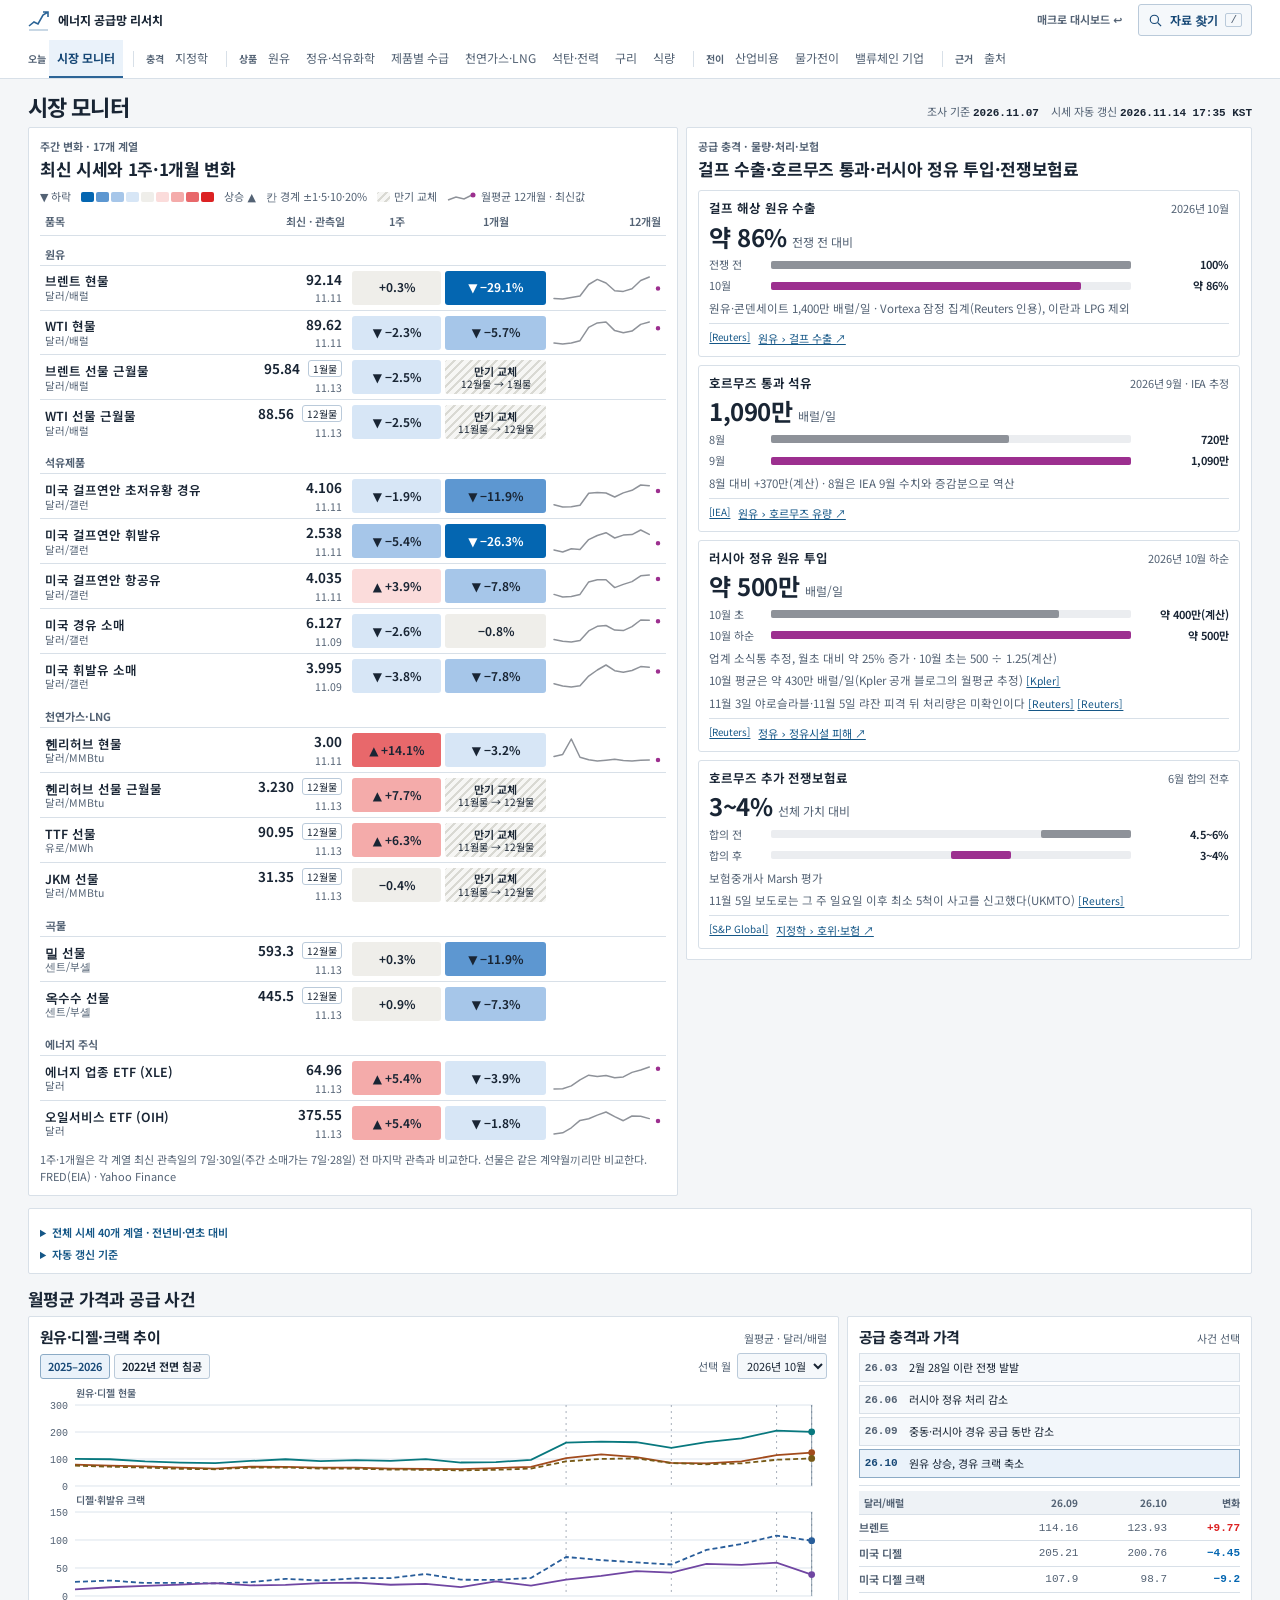
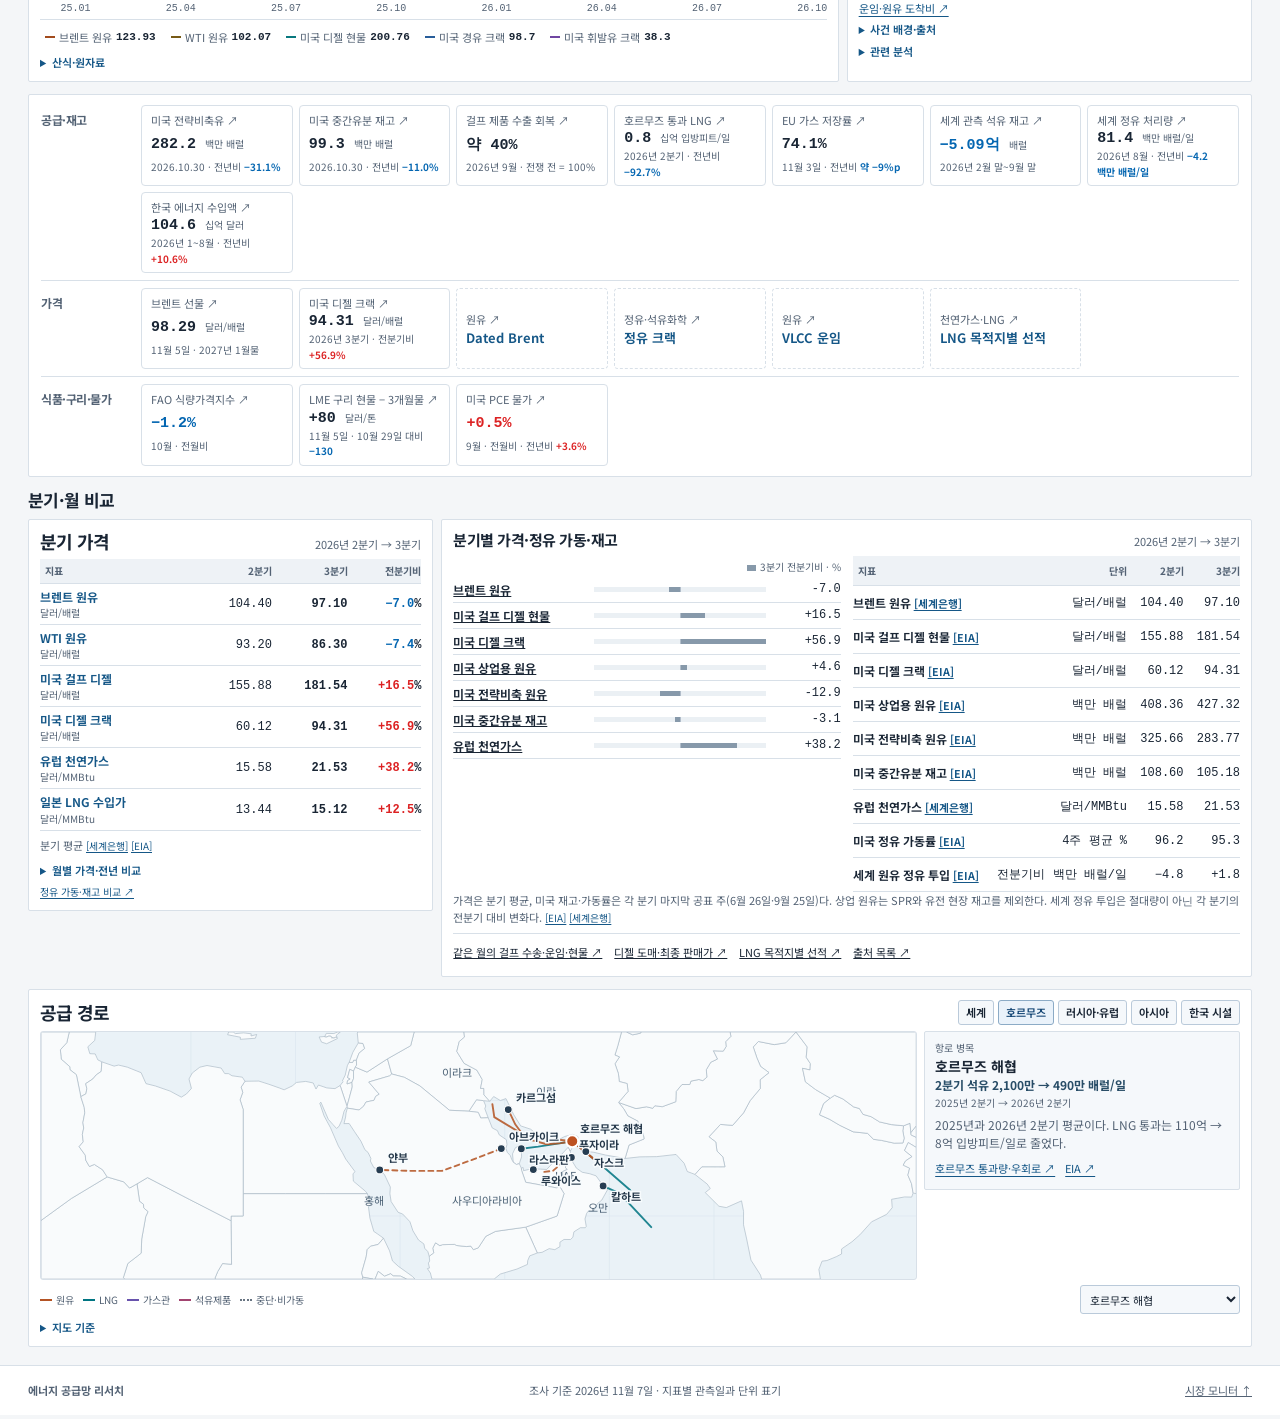
==== energy/index.html @ 603c80bd "Publish dashboard static build Data as of 2026-11-14; build 20261114T1750KST-1c19be9.  Co-Authored-B" ====
<!doctype html>
<html lang="ko">
<head>
<meta charset="utf-8">
<meta name="viewport" content="width=device-width,initial-scale=1">
<meta name="theme-color" content="#f4f6f8">
<meta name="description" content="세계 에너지·식량·구리의 생산, 가공, 교역, 재고와 최종 가격을 비교한다.">
<title>에너지 공급망 리서치 | 2025–2026</title>
<link rel="stylesheet" href="style.css">
<link rel="stylesheet" href="live.css">
<link rel="stylesheet" href="supply.css">
<link rel="stylesheet" href="subsidy.css">
<script defer src="compat.js"></script>
<script defer src="d3.min.js"></script>
<script defer src="research.js"></script>
<script defer src="facts.js"></script>
<script defer src="live-data.js"></script>
<script defer src="live.js"></script>
<script defer src="monitor.js"></script>
<script defer src="value-chain-data.js"></script>
<script defer src="value-chain.js"></script>
<script defer src="supply.js"></script>
<script defer src="subsidy-data.js"></script>
<script defer src="subsidy.js"></script>
<script defer src="app.js"></script>
<script defer src="maps.js"></script>
<script defer src="market-expansion.js"></script>
<script defer src="geopolitics.js"></script>
<script defer src="records-data.js"></script>
<script defer src="records.js"></script>
<script defer src="refinery-roster-data.js"></script>
<script defer src="refinery-roster.js"></script>
<script defer src="peer-quarters-data.js"></script>
<script defer src="peer-quarters.js"></script>
<script defer src="reference-data.js"></script>
<script defer src="reference-charts.js"></script>
<script defer src="workspace.js"></script>
<script defer src="market-insights.js"></script>
<script defer src="transmission.js"></script>
<script defer src="energy-extensions.js"></script>
<script defer src="market-cases.js"></script>
<script defer src="industry-cases.js"></script>
<script defer src="supply-followup.js"></script>
<script defer src="physical-comparisons.js"></script>
<script defer src="auto-series.js"></script>
<script defer src="term-spreads.js"></script>
<script defer src="rig-activity.js"></script>
<script defer src="monitor-chips.js"></script>
<script defer src="commodity-chains.js"></script>
<script defer src="research-coverage.js"></script>
<script defer src="research-search.js"></script>
</head>
<body>
<a class="skip" href="#main">본문으로 건너뛰기</a>
<header class="top"><div class="wrap top-inner">
<a href="#main" class="brand"><svg aria-hidden="true" width="21" height="21" viewBox="0 0 21 21" fill="none"><path d="M1 16L6 12L10 14L15 5L20 2M15 2H20V7" stroke="currentColor" stroke-width="1.6"/><path d="M1 20H20" stroke="currentColor" stroke-opacity=".5"/></svg>에너지 공급망 리서치</a>
<button type="button" class="desk-sheet-button" aria-expanded="false" aria-controls="desk-sheet"><span>시장 모니터</span></button>
<div class="desk-sheet" id="desk-sheet"><nav class="desk-tabs" aria-label="데스크">
<div class="desk-group" role="group" aria-label="오늘"><span aria-hidden="true">오늘</span><a href="#monitor" data-tab="monitor" aria-current="page">시장 모니터</a></div>
<div class="desk-group" role="group" aria-label="충격"><span aria-hidden="true">충격</span><a href="#war" data-tab="war">지정학</a></div>
<div class="desk-group" role="group" aria-label="상품"><span aria-hidden="true">상품</span><a href="#oil" data-tab="oil">원유</a><a href="#products" data-tab="products">정유·석유화학</a><a href="#supply" data-tab="supply">제품별 수급</a><a href="#gas" data-tab="gas">천연가스·LNG</a><a href="#power" data-tab="power">석탄·전력</a><a href="#copper" data-tab="copper">구리</a><a href="#food" data-tab="food">식량</a></div>
<div class="desk-group" role="group" aria-label="전이"><span aria-hidden="true">전이</span><a href="#prices" data-tab="prices">산업비용</a><a href="#inflation" data-tab="inflation">물가전이</a><a href="#companies" data-tab="companies">밸류체인 기업</a></div>
<div class="desk-group" role="group" aria-label="근거"><span aria-hidden="true">근거</span><a href="#source-list" data-tab="sources">출처</a></div>
</nav><a href="../index.html" class="dashboard-link">매크로 대시보드 ↩</a></div>
<nav class="top-views" aria-label="하위 화면"></nav>
<button type="button" class="search-trigger" id="research-search-open" aria-haspopup="dialog"><svg aria-hidden="true" viewBox="0 0 20 20"><circle cx="8.5" cy="8.5" r="5.5"/><path d="m13 13 4.5 4.5"/></svg><span>자료 찾기</span> <kbd aria-hidden="true">/</kbd></button>
</div></header>
<main id="main" class="wrap">
<h1 class="visually-hidden">에너지 공급망 리서치</h1>
<div class="desk" data-desk="war" id="war">
<div class="desk-heading"><h2>지정학</h2></div>
<nav class="section-jump" aria-label="이 화면의 상세 항목"><a href="#investigation">두 전쟁 비교</a><a href="#geopolitics">정유 공격·휴전</a><a href="#israel-iran">이스라엘·이란 협상</a><a href="#escort-watch">호르무즈 호위</a><a href="#fleet">섀도우 플릿</a></nav>
<article class="panel context-grid" id="supply-history"><div class="panel-head"><h3>시기별 수송·공급 구조 변화</h3><span class="meta">수에즈 · 전략비축 · 러시아 가스 · 호르무즈</span></div><div id="supply-history-data"></div></article>
<section id="investigation" class="section">
<div class="section-head"><h2>전쟁별 공급 지표 비교</h2><span class="meta">경로별 관측값</span></div>
<article class="panel"><div class="panel-head"><h3>전쟁 발발 전후 원유·디젤 크랙</h3><span class="meta">2월 → 3월 월평균 변화 · 달러/배럴</span></div><div id="war-price-bridge"></div></article>
<div id="war-matrix" class="panel table-scroll context-grid"></div>
<details class="method"><summary>전쟁별 조사 노트</summary><div class="detail-grid research-grid" id="war-cards"></div></details>
<details class="method"><summary>지역별 산업 노출</summary><div class="panel" id="regional-research"></div></details>

</section>
<section class="section" id="geopolitics"><div class="section-head"><h2>정유시설과 에너지 휴전</h2></div><div class="panel context-main"><div id="actor-flow"></div><div id="actor-table" class="table-scroll"></div></div>
<div class="detail-grid context-grid"><article class="panel"><div class="panel-head"><h3>10월 협상과 공격 재개</h3><span class="meta">2026년</span></div><div id="truce-timeline"></div><div id="russia-strike-followup" class="context-grid"></div></article><article class="panel"><div class="panel-head"><h3>이란 수출 경로와 러시아의 중국 판매·가스 협의</h3></div><div id="iran-routes"></div></article></div><p class="note context-caption"><a class="ref" href="#fleet">섀도우 플릿 완화와 운임 ↗</a></p></section>
<section class="section" id="israel-iran"><div class="section-head"><h2>이스라엘 연정과 이란 핵 협상의 조건</h2><span class="meta">2026년 10월 27일 총선 · 11월 5일 협의</span></div><div class="detail-grid">
<article class="panel"><div class="panel-head"><h3>확정 의석과 정부 구성 후보 추천</h3></div><div id="knesset-count"></div></article>
<article class="panel"><div class="panel-head"><h3>핵 협상과 호르무즈 통항</h3></div><div id="iran-diplomacy"></div></article>
</div></section>
<section class="section" id="escort-watch"><div class="section-head"><h2>호르무즈 호위와 통항·보험</h2><span class="meta">2026년 5월 호위 · 6월 합의</span></div>
<div class="detail-grid"><article class="panel"><div class="panel-head"><h3>미국 호위 개시 전후 통항</h3><span class="meta">5월 1~4일 · 척/일</span></div><div id="escort-counts"></div></article>
<article class="panel"><div class="panel-head"><h3>피격 보도와 전쟁보험</h3></div><div id="escort-conditions" class="table-scroll"></div></article></div></section>
<section class="section" id="fleet"><div class="section-head"><h2>제재·보험과 선복</h2></div><article class="panel"><div class="panel-head"><h3>섀도우 플릿 완화: 투입 단계와 운임 반응</h3><a href="#shipping" class="ref">[운임표]</a></div><div id="fleet-flow"></div><div id="fleet-note" class="context-caption"></div></article></section>
</div>
<div class="desk" data-desk="oil" id="oil">
<div class="desk-heading"><h2>원유</h2></div>
<nav class="section-jump" aria-label="이 페이지의 항목"><a href="#oil-map">지도·가격</a><a href="#crude-transmission">물량·운임·가격</a><a href="#futures-physical">선물과 실물</a><a href="#physical-crude">실물 조달·회복 시나리오</a><a href="#gulf-recovery">걸프 수출</a><a href="#sea-flows">호르무즈·우회로</a><a href="#shipping">원유선 운임</a><a href="#tanker-assets">유조선 가격</a><a href="#td3c-case">TD3C 소송</a><a href="#oil-balance">비축·재고</a><a href="#oil-buffers">비축 방출</a><a href="#brent-market">브렌트 가격 산정</a><a href="#brent-curve">근월·원월물</a><a href="#term-spreads">기간구조 스프레드</a><a href="#chain">밸류체인</a><a href="#upstream-investment">상류 투자</a><a href="#rig-activity">미국 리그·시추</a><a href="#offshore-cycle">해양시추</a></nav>
<section class="section commodity-overview" id="crude-overview"><div class="overview-grid"><section id="oil-map" class="panel map-panel commodity-map" data-map="oil">
<div class="panel-head"><h3>원유 공급 경로</h3><div id="oil-map-tabs" class="pills" role="group" aria-label="원유 공급 경로 지역"></div></div>
<div class="map-detail" data-map-detail aria-live="polite"></div>
<div class="map-canvas"><svg viewBox="0 0 760 290" role="group" aria-label="원유 공급 경로"></svg><p data-map-message role="status">지도 불러오는 중</p></div>
<div class="map-bottom"><div class="map-legend"><span><i class="oil"></i>원유선·원유 배관</span></div><label for="oil-map-select" class="visually-hidden">원유 항로·시설 선택</label><select id="oil-map-select" data-route-select><option>경로·시설</option></select></div>
<details class="method"><summary>지도 기준</summary><p>경로를 선택하면 관측 물량이나 설비 기준을 볼 수 있다. 지도 선은 대표 경로이며, 선택한 경로를 강조한다. 기초 지리 Natural Earth · 시설 위치 NGA WPI 및 공개 자료.</p></details>
</section><div class="commodity-data"><article class="panel"><div class="panel-head"><h3>주요 원유 벤치마크</h3><span class="meta">분기 평균 · 달러/배럴</span></div><div id="crude-quotes" class="table-scroll"></div></article><article class="panel"><div class="panel-head"><h3>호르무즈 원유 통과량</h3><span class="meta">분기 일평균</span></div><div id="crude-flows"></div></article></div></div></section>
<section class="section transmission" id="crude-transmission">
<div class="section-head"><h2>걸프 수출 회복과 원유 도착 비용</h2><span class="meta">2026년 8월 → 9월</span></div>
<div class="transmission-grid">
<article class="panel"><div class="panel-head"><h3>걸프 수출·호르무즈·우회로</h3><span class="meta">백만 배럴/일</span></div><div id="crude-route-bridge"></div></article>
<article class="panel"><div class="panel-head"><h3>미국 걸프발 원유 운임</h3><span class="meta">달러/톤</span></div><div id="crude-freight-bridge"></div></article>
<article class="panel"><div class="panel-head"><h3>실물 원유 가격</h3><span class="meta">달러/배럴</span></div><div id="crude-price-bridge"></div></article>
</div>
</section>
<article class="panel context-grid" id="monthly-oil-supply"><div class="panel-head"><h3>8~9월 수송·현물·재고 비교</h3><span class="meta">동일 월 구간 · 가격·유량·재고 단위 구분</span></div><div id="monthly-oil-supply-data"></div></article>
<section class="section" id="futures-physical"><div class="section-head"><h2>선물 종가와 실물 공급 지표</h2><span class="meta">2026년 11월 3~5일</span></div><div class="detail-grid"><article class="panel"><div class="panel-head"><h3>같은 만기 원유 선물 종가</h3><span class="meta">달러/배럴</span></div><div id="nearby-settlements"></div></article>
<article class="panel"><div class="panel-head"><h3>가격 곡선·공급 회복·재고</h3><span class="meta">시장 가격과 전망을 구분</span></div><div id="curve-scenarios"></div></article></div></section>
<section class="section" id="physical-crude"><div class="section-head"><h2>전쟁 프리미엄과 실물 공급</h2><span class="meta">2026년 10~11월 · 가격과 물량</span></div><div class="detail-grid">
<article class="panel"><div class="panel-head"><h3>원유와 정제제품의 수출 회복</h3></div><div id="cargo-basis"></div></article>
<article class="panel"><div class="panel-head"><h3>선물 하락과 조달 프리미엄</h3></div><div id="ubs-brent"></div></article>
</div><article class="panel context-grid"><div class="panel-head"><h3>휴전과 확전 이후의 수급 시나리오</h3></div><div id="physical-recovery-paths"></div><div id="oil-research-checks"></div></article></section>
<section class="section" id="gulf-recovery"><div class="section-head"><h2>걸프 원유·제품 수출과 전쟁 전 대비 수준</h2><span class="meta">2026년 9~10월 · 선박 추적 잠정치</span></div><div class="detail-grid"><article class="panel"><div class="panel-head"><h3>걸프 해상 석유 수출</h3><span class="meta">백만 배럴/일</span></div><div id="gulf-total"></div></article><article class="panel"><div class="panel-head"><h3>10월 품목별 수출과 전쟁 전 수준</h3><span class="meta">백만 배럴/일</span></div><div id="gulf-mix"></div></article></div></section>
<section class="section" id="gulf-outlets"><div class="section-head"><h2>걸프 원유 수출 경로의 차질과 대안</h2><span class="meta">10월 27일~11월 5일</span></div><div class="detail-grid"><article class="panel"><div class="panel-head"><h3>사우디 라스 타누라·얀부</h3><span class="meta">선적항과 정유소 구분</span></div><div id="saudi-outlets"></div></article>
<article class="panel"><div class="panel-head"><h3>UAE 푸자이라 우회 배관</h3><span class="meta">운영·계획·미확인 구분</span></div><div id="uae-outlets"></div></article></div></section>
<section class="section" id="sea-flows"><div class="section-head"><h2>호르무즈 원유 유량과 수출로</h2></div><div class="detail-grid"><article class="panel"><div class="panel-head"><h3>걸프 수출과 해협 통과</h3><span class="meta">2026년 9월</span></div><div id="sea-flows-data"></div></article><article class="panel"><div class="panel-head"><h3>항로·우회 배관</h3><span class="meta"></span></div><div class="route-links"><a class="ref" href="#oil-map" data-region="gulf" data-site="hormuz">호르무즈 해협 ↗</a><a class="ref" href="#oil-map" data-region="gulf" data-site="ew">사우디 동서 송유관 ↗</a><a class="ref" href="#oil-map" data-region="gulf" data-site="adcop">UAE 푸자이라 우회 ↗</a><a class="ref" href="#oil-map" data-region="asia" data-site="iran-china">이란 → 중국 원유 ↗</a></div></article></div></section>
<section class="section rf-section" id="ref-chokepoints"><div class="section-head"><h2>해협·우회로별 석유 통과량</h2><span class="meta">EIA <time datetime="2026-08-12">2026.08.12</time> 공표 · 4Q25와 2Q26</span></div>
<p class="note rf-lede">원유·석유계 액체의 관측 통과량이며 경로가 겹치므로 통행로끼리 더하지 않는다.</p>
<div class="rf-panels" id="ref-chokepoints-panels"></div></section>
<section id="shipping" class="section"><span id="shipping-desk"></span>
<div class="section-head"><h2>원유 탱커 운임</h2><span class="meta">발틱거래소 · 2025.10.31 / 2026.10.30</span></div>
<div class="detail-grid">
<article class="panel"><div class="panel-head"><h3>원유선·항로별 44주차 비교</h3></div><div class="table-scroll" id="freight-table"></div>
<details class="method"><summary>월드스케일과 일일 환산수익</summary><p>월드스케일(WS) 100은 해당 항로의 기준 톤당 운임이다. 기준은 매년 갱신된다. 왕복 일일 환산수익(TCE)은 항해 운임에서 연료와 항해비를 빼고 왕복 일수로 나눈다. 선박 고정비와 금융비 차감 전이다. <a class="ref" href="#s-wscale">[WS]</a> <a class="ref" href="#s-tce">[TCE]</a></p></details></article>
<article class="panel"><div class="panel-head"><h3>초대형 원유운반선(VLCC) · TD3C</h3><span class="meta">중동 걸프 → 중국</span></div><p class="note">왕복 일일 환산수익 · 백만 달러/일 · 2026년 10월</p><div id="vlcc-plot"></div>
<div class="panel-head split-head"><h3>화주 부담 원유 운송비</h3><span class="meta">10월 중순 · 달러/배럴</span></div><div id="route-costs"></div>
<p class="note">호르무즈 혼잡과 환적으로 왕복 시간이 늘었다. 일부 장거리 제품선(LR2)이 원유를 실으면서 제품선 공급도 줄었다. <a class="ref" href="#s-ieafreight">[IEA]</a></p>
</article></div>
</section>
<section class="section" id="td3c-case"><div class="section-head"><h2>TD3C 기준가격 분쟁</h2><span class="meta">영국 고등법원 · FL-2026-000015</span></div><div class="detail-grid"><article class="panel"><div class="panel-head"><h3>고정 용선료와 지수연동 재용선</h3><span class="meta">달러/일 · 계약 구조</span></div><div id="td3c-contract"></div></article>
<article class="panel"><div class="panel-head"><h3>당사자 주장과 법원 절차</h3><span class="meta">본안 결과 확인 기준일 표기</span></div><div id="td3c-litigation"></div></article></div></section>
<article class="panel context-grid" id="td3c-basis"><div class="panel-head"><h3>운임 계약·지수·보험료의 차이</h3><span class="meta">TD3C 항로 · 각 지표의 정산 기준</span></div><div id="td3c-basis-data"></div></article>
<section class="section" id="tanker-assets">
<div class="section-head"><h2>유조선 가격과 호르무즈 운항 선복</h2><span class="meta">2026년 9~10월</span></div>
<div class="detail-grid">
<article class="panel"><div class="panel-head"><h3>VLCC 신조·중고선 평가</h3><span class="meta">백만 달러/척</span></div><div id="tanker-values"></div></article>
<article class="panel"><div class="panel-head"><h3>호르무즈 9월 원유 통과량</h3><span class="meta">백만 배럴 · 선박 소유 그룹별</span></div><div id="shuttle-flows"></div></article>
</div></section>
<section class="section" id="oil-balance"><div class="section-head"><h2>원유 비축과 세계 석유 재고</h2></div><div class="two stock-notes">
<article class="panel"><h3>한국 정부 비축유</h3><div class="stock-value">1억 배럴</div><p>2025년 말 보유량, 국제공동비축 제외. 시설 저장능력은 1억 4,600만 배럴이다. 2026년 3월 IEA 공동 방출에서 한국에 2,246만 배럴이 배정됐다. 같은 정의로 비교할 2026년 말 보유량은 기준일에 아직 집계할 수 없다. <a class="ref" href="#s-knoc">[KNOC]</a> <a class="ref" href="#s-motir">[산업부]</a></p></article>
<article class="panel"><h3>세계 재고와 해상 물량</h3><div class="stock-value">−5.09억 배럴</div><p>IEA가 관측한 2026년 2월 말~9월 말 세계 석유 재고 변화다. 9월 한 달간 육상은 1.13억 배럴 줄고 해상은 1.03억 배럴 늘었다. 해상 물량은 도착·하역 전까지 현지 공급에 투입되기 어렵다. 10월 15일 기준 IEA 회원국의 공동 방출 물량은 약 3.3억 배럴이다. <a class="ref" href="#s-ieaoil">[IEA]</a> <a class="ref" href="#s-release">[방출]</a></p></article>
</div>
<article class="panel context-grid"><div class="panel-head"><h3>9월 세계 석유 재고 변화</h3><span class="meta">전월 말 대비 · 백만 배럴</span></div><div id="world-stock-bridge"></div><div id="crude-stocks"></div><details class="method"><summary>미국 API 주간 원유 재고</summary><p>미국 API 주간 원유 재고는 10월 14일 미국 발표 기준 −1,112만 배럴이다. 예상 +190만, 이전 −209만 배럴이다. <a class="ref" href="#s-api1014">[발표 달력]</a></p></details></article></section>
<section class="section" id="oil-buffers"><div class="section-head"><h2>전략비축 방출과 소비지 재고</h2><span class="meta">10월 26일~11월 2일</span></div><div class="detail-grid">
<article class="panel"><div class="panel-head"><h3>유럽 11개국 비축 방출 계획</h3></div><div id="europe-stock-release"></div></article>
<article class="panel"><div class="panel-head"><h3>재고 감소와 비축 정책의 범위</h3></div><div id="stock-buffer-scope"></div></article>
</div></section>
<section class="section rf-section" id="ref-crude-stocks"><div class="section-head"><h2>전략 재고 추정과 각국 공식 비축 자료</h2><span class="meta">EIA <time datetime="2026-08-12">2026.08.12</time> 공개 추정 · 각국 자료는 기준일이 다름</span></div>
<p class="note rf-lede">EIA가 여러 기관의 관측을 모은 선정 국가·권역 추정표와 각국이 따로 공개한 비축 자료이며, 범위와 기준일이 달라 서로 더하거나 잇지 않는다.</p>
<div class="rf-panels" id="ref-crude-stocks-panels"></div></section>
<article class="panel context-grid" id="stock-programs"><div class="panel-head"><h3>방출 발표와 실제 집행</h3><span class="meta">프랑스·유럽·G7·IEA · 미국 SPR 구성</span></div><div id="stock-programs-data"></div></article>
<section id="brent-market" class="section">
<div class="section-head"><h2>데이티드 브렌트와 실물 원유 가격</h2><span class="meta">현물 평가 · 선도 · 선물</span></div>
<div class="detail-grid"><article class="panel"><div class="panel-head"><h3>데이티드 브렌트 평가 절차</h3></div><div id="brent-flow"></div><div id="brent-basis"></div></article>
<article class="panel"><div class="panel-head"><h3>브렌트 상품별 가격 노출</h3></div><div id="brent-products" class="table-scroll"></div></article></div>
<div class="detail-grid context-grid"><article class="panel"><div class="panel-head"><h3>화물 호가의 단가 환산</h3><span class="meta">달러/배럴 · 산식 예시</span></div><div id="brent-quote"></div></article>
<article class="panel"><div class="panel-head"><h3>품질·운임 조정</h3></div><div id="brent-adjustments" class="table-scroll"></div></article></div>
</section>
<article class="panel context-grid" id="term-spreads"><div class="panel-head"><h3>기간구조 스프레드</h3><span class="meta" id="term-spreads-asof">달러/배럴</span></div><div class="as-split"><div><div id="term-spreads-data"></div><div id="term-spreads-chart"></div><div id="term-spreads-table"></div></div><div id="grade-spread-data"></div></div><div id="term-spreads-basis"></div></article>
<article class="panel context-grid" id="brent-curve"><div class="panel-head"><h3>브렌트 근월·원월 비교</h3><span class="meta">2026년 11월 · 달러/배럴</span></div><div id="brent-curve-data"></div></article>
<section id="chain" class="section">
<div class="section-head"><h2>원유 공급망 단계</h2><span class="meta">공정 · 유량 · 최종 수요</span></div>
<div class="panel flow-panel">
<div id="chain-steps" class="chain-steps" role="group" aria-label="밸류체인 단계"></div><div id="chain-detail" aria-live="polite"></div></div>
</section>
<section class="section" id="upstream-investment">
<div class="section-head"><h2>정제품·원유 생산자·신규 투자 확인 지표</h2></div>
<div class="panel" id="upstream-mechanism"></div>
<div class="detail-grid context-grid">
<article class="panel"><div class="panel-head"><h3>석유·가스 서비스 업황</h3><span class="meta">SLB · 2026년 3분기</span></div><div id="slb-activity"></div></article>
<article class="panel"><div class="panel-head"><h3>미국 공급 확대 정책: 결정·집행·실물 공급</h3></div><div id="us-oil-policy"></div><div id="upstream-followup" class="context-grid"></div></article>
</div></section>
<section class="section" id="rig-activity"><div class="section-head"><h2>미국 가동 리그와 시추 생산성</h2><span class="meta" id="rig-activity-asof">월간 · EIA</span></div>
<div class="panel"><div id="rig-activity-data"></div><div id="rig-activity-charts" class="ra-charts"></div><div id="rig-activity-basis" class="ra-basis"></div></div></section>
<section class="section rf-section" id="ref-rig-counts"><div class="section-head"><h2>가동 리그 수: 최근 집계와 국가별 기준선</h2><span class="meta">Baker Hughes 주간 <time datetime="2026-11-06">2026.11.06</time>·월간 <time datetime="2026-10">2026.10</time> · OPEC ASB 2025·2024년 말</span></div>
<p class="note rf-lede">가동 리그 수의 단위는 기이고, 시추 대상에는 석유 외에 가스 등이 포함될 수 있으며 생산량 b/d로 환산할 수 없다.</p>
<div class="rf-panels" id="ref-rig-counts-panels"></div></section>
<article class="panel context-grid" id="producer-netback"><div class="panel-head"><h3>원유 생산자의 실현가격과 투자</h3><span class="meta">Diamondback · 2026년 3분기</span></div><div id="producer-netback-data"></div></article>
<section class="section" id="offshore-cycle"><div class="section-head"><h2>해양시추선 공급과 신규 개발 경제성</h2><span class="meta">유전 감산 · 개발 승인 · 시추선 계약</span></div><div class="detail-grid">
<article class="panel"><div class="panel-head"><h3>시추선 공급과 계약 일당</h3></div><div id="offshore-fleet"></div></article>
<article class="panel"><div class="panel-head"><h3>장기 유가와 신규 개발의 경제성</h3></div><div id="offshore-economics"></div></article>
</div></section>
</div>
<div class="desk" data-desk="products" id="products">
<div class="desk-heading"><h2>정유·석유화학</h2></div>
<nav class="section-jump" aria-label="이 페이지의 항목"><a href="#products-map">지도·제품 가격</a><a href="#diesel-transmission">디젤 공급·가격</a><a href="#quarter-cracks">제품별 크랙</a><a href="#futures-cracks">미국 선물 크랙</a><a href="#product-stocks">제품 재고</a><a href="#diesel-exports-asia">아시아 디젤 수출</a><a href="#refinery-compare">지역별 마진·가동</a><a href="#refinery-run-model">도착비 계산</a><a href="#refineries">정유시설·공정</a><a href="#fuel-specs">MTBE·동절기 연료</a><a href="#brazil-sugar-mix">브라질 설탕·에탄올</a><a href="#product-shipping">제품선 운임</a><a href="#diesel-cost">최종 경유 가격 ↗</a></nav>
<section class="section commodity-overview" id="products-overview"><div class="overview-grid"><section id="products-map" class="panel map-panel commodity-map" data-map="products">
<div class="panel-head"><h3>석유제품 항로와 정유시설</h3><div id="products-map-tabs" class="pills" role="group" aria-label="석유제품 항로와 정유시설 지역"></div></div>
<div class="map-detail" data-map-detail aria-live="polite"></div>
<div class="map-canvas"><svg viewBox="0 0 760 290" role="group" aria-label="석유제품 항로와 정유시설"></svg><p data-map-message role="status">지도 불러오는 중</p></div>
<div class="map-bottom"><div class="map-legend"><span><i class="product"></i>석유제품 항로</span></div><label for="products-map-select" class="visually-hidden">석유제품 항로·시설 선택</label><select id="products-map-select" data-route-select><option>경로·시설</option></select></div>
<details class="method"><summary>지도 기준</summary><p>경로를 선택하면 관측 물량이나 설비 기준을 볼 수 있다. 지도 선은 대표 경로이며, 선택한 경로를 강조한다. 기초 지리 Natural Earth · 시설 위치 NGA WPI 및 공개 자료.</p></details>
</section><div class="commodity-data"><article class="panel"><div class="panel-head"><h3>디젤·휘발유·항공유 현물가</h3><span class="meta">분기 평균 · 달러/배럴</span></div><div id="product-quotes" class="table-scroll"></div></article><article class="panel"><div class="panel-head"><h3>호르무즈 석유제품 통과량</h3><span class="meta">분기 일평균</span></div><div id="product-flows"></div></article></div></div></section>
<section class="section transmission" id="diesel-transmission">
<div class="section-head"><h2>정유 원유 투입·경유 현물·경유 판매가</h2><span class="meta">2026년 2분기 → 3분기</span></div>
<div class="transmission-grid">
<article class="panel"><div class="panel-head"><h3>정유 원유 투입 변화</h3><span class="meta">각 분기 전분기 대비 · 백만 배럴/일</span></div><div id="diesel-runs-bridge"></div></article>
<article class="panel"><div class="panel-head"><h3>미국 걸프연안 경유 현물과 크랙</h3><span class="meta">달러/배럴</span></div><div id="diesel-wholesale-bridge"></div></article>
<article class="panel"><div class="panel-head"><h3>경유 판매가</h3><span class="meta">세금 포함 · 전분기 대비</span></div><div id="diesel-retail-bridge"></div></article>
</div>
<div id="diesel-reading" class="panel transmission-reading"></div>
</section>
<section class="section" id="oil-market"><div class="section-head"><h2>제품값과 원유값의 차이</h2><span class="meta">정유 크랙 · 달러/배럴</span></div>
<article class="panel"><div class="panel-head"><h3>미국 걸프연안 제품별 크랙</h3><span class="meta">2026년 분기 평균 · 달러/배럴</span></div><div id="quarter-cracks"></div></article>
<article class="panel context-grid" id="futures-cracks"><div class="panel-head"><h3>미국 선물 크랙</h3><span class="meta" id="futures-cracks-asof">WTI 선물 기준 · 달러/배럴</span></div><div class="as-split"><div id="futures-cracks-data"></div><div id="futures-cracks-chart"></div></div><div id="futures-cracks-basis"></div></article>
<div class="detail-grid context-grid"><article class="panel" id="crack"><div class="panel-head"><h3>지역별 제품–원유 가격차</h3><span class="meta">달러/배럴</span></div><div id="crack-history"></div><details class="method"><summary>3–2–1 계산기와 마진 해석</summary><p>정유사의 마진에는 실제 원료 배합, 수율, 운임, 연료·수소 비용과 재고평가가 반영된다. <a class="ref" href="#s-crack">[EIA]</a></p><form class="calculator" id="calc"><fieldset><legend>3–2–1 크랙 계산 · 가상 가격</legend><div class="inputs"><label>원유 <small>$/배럴</small><input id="c" type="number" min="0" max="1000" step="any" value="80" required></label><label>휘발유 <small>$/배럴</small><input id="g" type="number" min="0" max="1000" step="any" value="100" required></label><label>경유 <small>$/배럴</small><input id="d" type="number" min="0" max="1000" step="any" value="110" required></label></div><div class="calc-result"><span>(휘발유 × 2 + 경유 − 원유 × 3) ÷ 3</span><output id="spread" for="c g d" aria-live="polite"></output></div></fieldset></form></details></article><article class="panel"><div class="panel-head"><h3>세계 정유·경유 공급</h3><span class="meta">2025 / 2026</span></div><div id="oil-throughput"></div></article></div></section>
<section class="section" id="us-winter-buffer"><div class="section-head"><h2>미국 중간유분 재고와 겨울 공급</h2><span class="meta">10월 30일 종료 주간 · 11월 4일 발표</span></div><div class="detail-grid"><article class="panel"><div class="panel-head"><h3>주간 미국 석유 재고 변화</h3><span class="meta">백만 배럴</span></div><div id="weekly-stock-moves"></div></article>
<article class="panel"><div class="panel-head"><h3>동부 계절 재고·난방유 대여</h3><span class="meta">전국과 지역 범위 구분</span></div><div id="winter-distillate"></div></article></div></section>
<section class="section" id="diesel-exports-asia"><div class="section-head"><h2>아시아의 디젤 수출과 재고 제약</h2><span class="meta">중국·한국 · 11월 5일 확인</span></div><div class="detail-grid">
<article class="panel"><div class="panel-head"><h3>중국 월간 경유 수출</h3></div><div id="china-diesel-liftings"></div></article>
<article class="panel"><div class="panel-head"><h3>한국 수출 허용량과 실제 선적</h3></div><div id="korea-diesel-quota"></div></article>
</div></section>
<section class="section" id="product-stocks"><div class="section-head"><h2>석유제품 재고와 수급</h2></div><article class="panel"><div id="product-stock-comparison"></div></article><article class="panel context-grid"><div class="panel-head"><h3>미국 중간유분 재고 일수</h3><span class="meta">2026년 주간 · 과거 5년 범위</span></div><div id="distillate-season"></div><div id="distillate-cover" class="table-scroll"></div></article>
<div class="panel context-grid"><div class="panel-head"><h3>정유 감산과 디젤 크랙</h3><span class="meta">국제에너지기구(IEA) · 10월 보고서</span></div><div id="run-flow"></div><details class="method"><summary>IEA 10월 수급 수치·전망</summary><div id="iea-context" class="table-scroll"></div></details></div></section>
<section class="section" id="fuel-specs"><div class="section-head"><h2>휘발유 옥탄가와 동절기 디젤</h2><span class="meta">제품별 규격과 설비 차질</span></div><div class="detail-grid"><article class="panel"><div class="panel-head"><h3>MTBE와 휘발유 배합</h3><span class="meta">공정과 생산 병목</span></div><div id="gasoline-blend"></div></article>
<article class="panel"><div class="panel-head"><h3>내한성 디젤과 러시아 정유 투입</h3><span class="meta">실측·추정 구분</span></div><div id="winter-diesel"></div></article></div></section>
<section class="section" id="brazil-sugar-mix">
<div class="section-head"><h2>브라질 설탕 배분율과 휘발유 수요</h2><span class="meta">중남부 2026/27 작기 · 11월 6일 확인</span></div>
<div class="detail-grid">
<article class="panel"><div class="panel-head"><h3>사탕수수 당도와 설탕 생산 배분</h3></div><div id="brazil-sugar-data"></div></article>
<article class="panel"><div class="panel-head"><h3>설탕 배분·에탄올·휘발유 수요 전달 단계</h3></div><div id="brazil-fuel-switch"></div></article>
</div>
<article class="panel context-grid"><div class="panel-head"><h3>다음 발표에서 확인할 지표</h3></div><div id="brazil-mix-watch"></div></article>
</section>
<section class="section" id="refinery-compare">
<div class="section-head"><h2>지역별 정유 마진과 실제 가동</h2><span class="meta">원료·기간·집계 범위별 비교</span></div>
<div class="detail-grid">
<article class="panel"><div class="panel-head"><h3>WTI MEH 지역별 모형 정제 마진</h3><span class="meta">2026년 · 달러/배럴</span></div><div id="regional-margins" class="table-scroll"></div></article>
<article class="panel"><div class="panel-head"><h3>원유 운임과 수출 채산성</h3><span class="meta">2026년 · 미국 걸프 출발</span></div><div id="regional-freight" class="table-scroll"></div></article>
</div>
<div class="panel context-grid"><div class="panel-head"><h3>실제 원유 투입과 경유 공급</h3><span class="meta">분기 전분기비 · 수출 전년비</span></div><div id="regional-runs" class="table-scroll"></div><div id="diesel-exports" class="table-scroll"></div></div>
</section>
<section class="section" id="refinery-run-model">
<div class="section-head"><h2>도착 원유비 기준 정유 채산 계산</h2><span class="meta">관측 운임 + 공통 제품 바스켓 가정</span></div>
<article class="panel">
<form id="refinery-run-form" class="inputs compare-inputs">
<label for="refinery-model-month">가격·운임 기준 월<select id="refinery-model-month"><option value="sep">2026년 9월</option><option value="aug">2026년 8월</option></select></label>
<label for="refinery-model-basis">원유 품질·선적 차등<small>달러/원유 배럴</small><input id="refinery-model-basis" type="number" min="-100" max="100" step="0.1" value="0" required></label>
<label for="refinery-model-risk">해상 보험·기타 추가비<small>달러/수입 원유 배럴</small><input id="refinery-model-risk" type="number" min="0" max="100" step="0.1" value="2" required></label>
<label for="refinery-model-opex">연료·수소 등 변동비<small>달러/원유 배럴</small><input id="refinery-model-opex" type="number" min="0" max="150" step="0.1" value="15" required></label>
</form>
<div id="refinery-run-model-data" aria-live="polite"></div></article>
</section>
<section id="refineries" class="section">
<div class="section-head"><h2>정유 크랙과 주요 정유시설</h2><span class="meta">제품 수익 · 도착 원유비 · 처리능력</span></div>
<div class="detail-grid"><article class="panel"><div class="panel-head"><h3>미국 걸프연안 3–2–1 크랙 · WTI 기준</h3><span class="meta">달러/배럴</span></div><div id="refining-margins" class="table-scroll"></div>
<p class="note">휘발유 2배럴과 디젤 1배럴의 가격을 합산해 3으로 나눈 뒤, 원유 1배럴 가격을 뺀다. <a class="ref" href="#s-crack">[산식]</a> <a class="ref" href="#s-usg">[휘발유]</a> <a class="ref" href="#s-usd">[디젤]</a> <a class="ref" href="#s-wti">[WTI]</a></p>
<form class="freight-adjust" id="freight-adjust"><label for="delivered-premium">원유 도착 추가비 가정 <small>운임·보험 등 · 달러/원유 배럴</small></label><input id="delivered-premium" type="number" min="0" max="300" step="0.01" value="0" required><div><span>2026년 10월 크랙에서 추가비 차감</span><output id="adjusted-crack" for="delivered-premium" aria-live="polite"></output></div><p class="note">추가비만 넣은 계산이다. 원유 품질 차등, 제품 수율, 수소·연료비, 고정비는 넣지 않았다.</p></form></article>
<article class="panel"><div class="panel-head"><h3>공정과 제품 수율</h3><a class="ref" href="#s-refining">[EIA]</a></div><div id="refinery-process" class="table-scroll"></div></article></div>
<div class="panel refinery-assets"><div class="panel-head"><h3>주요 정유시설</h3><span class="meta">시설명을 누르면 지도 이동</span></div><div id="refinery-table" class="table-scroll"></div><div id="russia-repairs"></div><div id="refining-capacity-history"></div>
<p class="note">가동일 능력은 연속 가동 조건이고, 달력일 능력은 정비·정지 시간을 반영한다. 러시아 전체 2026년 6월 실제 투입은 380만 배럴/일로 전년 동월보다 약 30% 줄었다. <a class="ref" href="#s-refcap">[처리능력]</a> <a class="ref" href="#s-russia">[실제 투입]</a></p>
<div class="transmission-links"><a href="#refinery-roster">정유시설 명부: 권역별 시설·운영사·설비능력 지도와 표 ↗</a></div></div>
</section>
<article class="panel context-grid" id="refinery-damage"><div class="panel-head"><h3>러시아 정유시설의 처리능력·피해·재가동</h3><span class="meta">시설별 확인 수준 · 처리 손실은 별도</span></div><div id="refinery-damage-data"></div></article>
<section class="section" id="refinery-roster"><div class="section-head"><h2>정유시설 명부</h2><span class="meta">가장 늦은 확인일 <time datetime="2026-11-07">2026.11.07</time> · 능력 기준일은 행마다 다름</span></div>
<p class="note">권역별 정유시설의 운영사·설비능력·물류권을 원자료의 단위와 기준일 그대로 적었고, 단위나 기준일이 다른 능력은 더하거나 환산하지 않았다.</p>
<p class="note rr-near"><a href="#refinery-table">주요 정유시설 ↗</a> 표의 9곳은 공정과 공급 노출을 적은 것으로, 출처와 기준이 달라 같은 시설의 능력이 이 명부와 다를 수 있다.</p>
<div class="rc-controls rr-summary"><div class="pills" id="refinery-roster-region" role="group" aria-label="권역별 행 수와 거르기"></div><span id="refinery-roster-count" class="meta" aria-live="polite"></span></div>
<div class="rr-figures" id="refinery-roster-figures">
<article class="panel rc-fig rr-fig-map"><div class="panel-head"><h3>위치와 능력</h3><span class="meta">색은 권역 · 크기는 능력</span></div>
<div class="rr-map" id="refinery-roster-map"></div>
<p class="note"><span id="refinery-roster-nowhere"></span>위치는 시설 소재지 기준 개략 표시</p></article>
<article class="panel rc-fig rr-fig-rank"><div class="panel-head"><h3>단위별 능력</h3><span class="meta" id="refinery-roster-scope"></span></div>
<div id="refinery-roster-rank"></div></article>
<div class="rc-card rr-card" id="refinery-roster-card" role="group" aria-label="고른 시설" hidden></div>
</div>
<div id="refinery-roster-data"></div>
<details class="method rr-sources"><summary>표별 기준·단위 읽는 법·원자료</summary><div id="refinery-roster-sources"></div></details></section>
<section class="section rf-section" id="ref-refining-capacity"><div class="section-head"><h2>정유능력의 분포: 지역·국가·미국 공정</h2><span class="meta">OPEC ASB 2025·2026 · EIA <time datetime="2026-01-01">2026.01.01</time></span></div>
<p class="note rf-lede">명목능력(b/d), 가용 능력(b/cd), 공정별 능력(b/sd)은 정의와 기준 연도가 달라 그림마다 축을 따로 둔다.</p>
<div class="rf-panels" id="ref-refining-capacity-panels"></div></section>
<section class="section rf-section" id="ref-refining-plants"><div class="section-head"><h2>단지·회사의 장치별 능력: 울산 CLX·Marathon</h2><span class="meta">2025년 사업보고서 · 10-K <time datetime="2025-12-31">2025.12.31</time></span></div>
<p class="note rf-lede">증류 뒤의 고도화·탈황 장치는 같은 원료를 다시 처리하므로 장치 능력을 서로 더하지 않는다.</p>
<div class="rf-panels" id="ref-refining-plants-panels"></div></section>
<section class="section" id="product-shipping"><div class="section-head"><h2>석유제품 운임</h2><span class="meta">발틱거래소 · 2025 / 2026년 44주차</span></div><div class="detail-grid"><article class="panel"><div class="panel-head"><h3>경유·항공유 등 제품선</h3><span class="meta"></span></div><div id="product-freight" class="table-scroll"></div><details class="method"><summary>월드스케일과 일일 환산수익</summary><p>월드스케일(WS) 100은 해당 항로의 기준 톤당 운임이다. 기준은 매년 갱신된다. 왕복 일일 환산수익(TCE)은 항해 운임에서 연료와 항해비를 빼고 왕복 일수로 나눈다. 선박 고정비와 금융비 차감 전이다. <a class="ref" href="#s-wscale">[WS]</a> <a class="ref" href="#s-tce">[TCE]</a></p></details></article><article class="panel"><div class="panel-head"><h3>액화석유가스(LPG)선</h3><span class="meta"></span></div><div id="lpg-freight" class="table-scroll"></div></article></div></section>
</div>
<div class="desk" data-desk="supply" id="supply"><div class="desk-heading"><h2>제품별 수급</h2></div></div>
<div class="desk" data-desk="gas" id="gas">
<div class="desk-heading"><h2>천연가스·LNG</h2></div>
<nav class="section-jump" aria-label="이 페이지의 항목"><a href="#gas-map">지도·가격·저장</a><a href="#lng-transmission">아시아 도착 물량·가격</a><a href="#lng-trade">LNG 교역</a><a href="#winter-gas">겨울 저장·러시아산 규정</a><a href="#lng-price-linkage">현물·계약가격</a><a href="#qatar-cheniere">카타르 장기계약</a><a href="#lng-deliveries">공급 중단·대체 물량</a><a href="#lng-shipping">LNG선 운임</a><a href="#lng-voyages">항해일·비용</a><a href="#lng-netback">목적지별 선적</a><a href="#gas-chain">밸류체인</a></nav>
<section class="section commodity-overview" id="gas-market"><div class="overview-grid"><section id="gas-map" class="panel map-panel commodity-map" data-map="gas">
<div class="panel-head"><h3>LNG 항로와 천연가스 배관</h3><div id="gas-map-tabs" class="pills" role="group" aria-label="LNG 항로와 천연가스 배관 지역"></div></div>
<div class="map-detail" data-map-detail aria-live="polite"></div>
<div class="map-canvas"><svg viewBox="0 0 760 290" role="group" aria-label="LNG 항로와 천연가스 배관"></svg><p data-map-message role="status">지도 불러오는 중</p></div>
<div class="map-bottom"><div class="map-legend"><span><i class="lng"></i>LNG 항로</span><span><i class="gas"></i>가스 배관</span><span><i class="off"></i>중단·비가동</span></div><label for="gas-map-select" class="visually-hidden">LNG 항로·가스 배관·시설 선택</label><select id="gas-map-select" data-route-select><option>경로·시설</option></select></div>
<p class="note map-volume-legend" data-map-volume-legend hidden>LNG 굵기 · 2025년 도착 백만 톤/년. 수치 없는 항로와 배관은 대표 선이다.</p>
<details class="method"><summary>지도 기준</summary><p>경로를 선택하면 관측 물량이나 설비 기준을 볼 수 있다. 지도 선은 대표 경로이며, 선택한 경로를 강조한다. 기초 지리 Natural Earth · 시설 위치 NGA WPI 및 공개 자료.</p></details>
</section><div class="commodity-data"><article class="panel"><div class="panel-head"><h3>유럽·미국 가스와 일본 LNG</h3><span class="meta">분기 평균 · 달러/MMBtu</span></div><div id="gas-quotes" class="table-scroll"></div></article><article class="panel"><div class="panel-head"><h3>EU 지하 가스 저장</h3><span class="meta">2025 / 2026</span></div><div id="gas-storage"></div></article></div></div></section>
<section class="section transmission" id="lng-transmission">
<div class="section-head"><h2>공급국별 LNG 도착 물량과 수입가</h2><span class="meta">아시아 6개 시장 · 2025년 8월 → 2026년 8월</span></div>
<div class="transmission-grid lng-transmission-grid">
<article class="panel"><div class="panel-head"><h3>공급국별 도착 물량</h3><span class="meta">백만 톤</span></div><div id="lng-context"></div></article>
<article class="panel"><div class="panel-head"><h3>전체 수입량과 가중평균 수입가</h3></div><div id="lng-arrivals-bridge"></div></article>
</div>
</section>
<section class="section" id="lng-trade"><div class="section-head"><h2>LNG 교역과 통과량</h2></div><div class="detail-grid"><article class="panel"><div class="panel-head"><h3>걸프 선적 감소와 비걸프 공급</h3><span class="meta">2026년 3~10월 전년 동기 대비</span></div><div id="lng-global-bridge"></div></article><article class="panel"><div class="panel-head"><h3>호르무즈 LNG 통과량</h3><span class="meta"></span></div><div id="gas-flows"></div><p class="note context-caption"><a href="#gas-map" class="ref" data-region="gulf" data-site="qa-hormuz">라스라판 → 호르무즈 지도 ↗</a> · <a href="#gas-map" class="ref" data-region="russia" data-site="ukraine">러시아–유럽 가스관 ↗</a> · <a href="#gas-map" class="ref" data-region="pacific" data-site="ca-asia">캐나다 태평양 LNG ↗</a></p></article></div></section>
<section class="section" id="winter-gas"><div class="section-head"><h2>유럽 겨울 가스 저장과 수입국 LNG 조달비</h2><span class="meta">2026/27년 동절기</span></div><div class="detail-grid"><article class="panel"><div class="panel-head"><h3>유럽 저장과 러시아산 수입 규정</h3><span class="meta">가정과 법정 적용일</span></div><div id="eu-winter-scenario"></div></article>
<article class="panel"><div class="panel-head"><h3>수입국의 LNG 조달비</h3><span class="meta">방글라데시 사례</span></div><div id="importer-lng-stress"></div></article></div></section>
<section class="section" id="lng-price-linkage"><div class="section-head"><h2>LNG 현물과 원유 연동 계약의 가격 차이</h2><span class="meta">국제에너지기구(IEA) · 11월 3일 발표</span></div><div class="detail-grid"><article class="panel"><div class="panel-head"><h3>아시아 LNG 현물과 유럽 가스 가격차</h3><span class="meta">달러/MMBtu</span></div><div id="lng-hub-gap"></div></article><article class="panel"><div class="panel-head"><h3>원유 연동 LNG 계약가의 반영 시차</h3><span class="meta"></span></div><div id="lng-contract-delay"></div></article></div></section>
<section class="section" id="lng-deliveries"><div class="section-head"><h2>카타르 LNG 차질과 대체 공급의 시차</h2><span class="meta">10월 말 통지·기업 공시</span></div><div class="detail-grid">
<article class="panel"><div class="panel-head"><h3>고객별 공급 중단과 겨울 저장</h3></div><div id="lng-cargo-disruptions"></div></article>
<article class="panel"><div class="panel-head"><h3>미국 신규 공급과 북해·인도네시아 개발</h3></div><div id="lng-buildout"></div></article>
</div></section>
<section class="section" id="qatar-cheniere">
<div class="section-head"><h2>카타르의 미국 LNG 장기 조달</h2><span class="meta">Cheniere 공시 · 2026.10.22</span></div>
<div class="detail-grid"><article class="panel"><div class="panel-head"><h3>터미널별 연간 계약물량</h3><span class="meta">백만 톤/년</span></div><div id="qatar-spa-volume"></div></article>
<article class="panel"><div class="panel-head"><h3>가격·인도·확장 조건</h3></div><div id="qatar-spa-terms" class="table-scroll"></div></article></div>
</section>
<section class="section" id="lng-shipping"><div class="section-head"><h2>LNG선 운임</h2><span class="meta">발틱거래소 · 2025 / 2026년 44주차</span></div><article class="panel"><div class="panel-head"><h3>주요 LNG선 용선 항로</h3><span class="meta"></span></div><div id="lng-freight" class="table-scroll"></div></article></section>
<section class="section" id="lng-voyages"><div class="section-head"><h2>북미·카타르 LNG 항해일과 운송비</h2><span class="meta">아시아행 · 자료별 기준 표기</span></div>
<div class="detail-grid"><article class="panel"><div class="panel-head"><h3>아시아까지 편도 항해</h3></div><div id="lng-days" class="table-scroll"></div></article>
<article class="panel"><div class="panel-head"><h3>같은 용선료로 환산한 항해비</h3><span class="meta">왕복 용선료 모형</span></div><div id="lng-charter" class="table-scroll"></div></article></div></section>
<article class="panel context-grid" id="lng-netback"><div class="panel-head"><h3>미국산 LNG의 유럽행·아시아행 선적</h3><span class="meta">2026년 9~10월 · 백만 톤</span></div><div id="lng-netback-data"></div></article>
<section id="gas-chain" class="section">
<div class="section-head"><h2>가스·LNG 공급망 단계</h2><span class="meta">공정 · 유량 · 최종 수요</span></div>
<div class="panel flow-panel">
<div id="gas-chain-steps" class="chain-steps" role="group" aria-label="밸류체인 단계"></div><div id="gas-chain-detail" aria-live="polite"></div></div>
</section>
</div>
<div class="desk" data-desk="power" id="power">
<div class="desk-heading"><h2>석탄·전력</h2></div>
<nav class="section-jump" aria-label="이 페이지의 항목"><a href="#coal-trade">연료탄 교역</a><a href="#whitehaven">화이트헤이븐</a><a href="#dispatch">발전비 비교</a><a href="#germany-power">독일 발전</a><a href="#power-policy">유럽 전력 정책</a><a href="#us-power-retail">미국 소매요금</a><a href="#datacenter-power">데이터센터 전력·설비</a><a href="#ai-power-demand">AI 사용량·전력 수요</a></nav>
<section class="section" id="coal-trade"><div class="section-head"><h2>연료탄 공급과 발전 연료 전환</h2><span class="meta">IEA · 2026년 중간 전망</span></div>
<div class="detail-grid">
<article class="panel"><div class="panel-head"><h3>주요 수출국의 연료탄 교역</h3><span class="meta">백만 톤/년</span></div><div id="coal-export-shift"></div><div id="india-coal-buffer" class="context-grid"></div></article>
<article class="panel map-panel commodity-map" id="coal-map" data-map="power">
<div class="panel-head"><h3>아시아 연료탄 수송</h3><div id="coal-map-tabs" class="pills" role="group" aria-label="석탄 지도 지역"></div></div>
<div class="map-detail" data-map-detail aria-live="polite"></div>
<div class="map-canvas"><svg viewBox="0 0 760 290" role="group" aria-label="아시아 해상 연료탄 대표 경로"></svg><p data-map-message role="status">지도 불러오는 중</p></div>
<div class="map-bottom"><div class="map-legend"><span><i class="coal"></i>대표 연료탄 항로</span></div><label class="visually-hidden" for="coal-map-select">석탄 항로·시설</label><select id="coal-map-select" data-route-select><option>경로·시설</option></select></div>
</article>
</div><article class="panel context-grid"><div class="panel-head"><h3>연료탄·갈탄·가스의 조달 경로</h3></div><div id="power-fuel-path" class="table-scroll"></div></article></section>
<section class="section" id="whitehaven"><div class="section-head"><h2>화이트헤이븐의 석탄 판매와 인수대금</h2><span class="meta">2026년 9월 분기 · FY27 1분기</span></div>
<div class="detail-grid">
<article class="panel"><div class="panel-head"><h3>생산·판매와 분기 현금흐름</h3></div><div id="whitehaven-cash"></div></article>
<article class="panel"><div class="panel-head"><h3>다우니·블랙워터 인수대금 지급 일정</h3></div><div id="whitehaven-bma"></div></article>
</div></section>
<section class="section" id="dispatch"><div class="section-head"><h2>가스·석탄 발전비 비교</h2><span class="meta">가상 계산 · 유로/MWh</span></div>
<div class="panel"><form id="power-spread-form"><div class="inputs power-inputs">
<label for="power-input">전력 도매가<small>유로/MWh 전력</small><input id="power-input" type="number" min="-500" max="3000" step="0.1" value="120" required></label>
<label for="gas-input">가스 가격<small>유로/MWh 열량</small><input id="gas-input" type="number" min="0" max="1000" step="0.1" value="50" required></label>
<label for="coal-input">석탄 가격<small>유로/MWh 열량</small><input id="coal-input" type="number" min="0" max="1000" step="0.1" value="18" required></label>
<label for="carbon-input">탄소배출권<small>유로/CO₂ 톤</small><input id="carbon-input" type="number" min="0" max="1000" step="0.1" value="75" required></label>
</div></form><div id="power-spread-result" aria-live="polite"></div>
<details class="method"><summary>산식·가정</summary><p>가스 발전마진은 Clean Spark Spread, 석탄 발전마진은 Clean Dark Spread로 부른다. 연료비 = 열량 기준 연료가격 ÷ 효율. 탄소비 = 배출권 가격 × 발전량 기준 배출계수. 가스 효율 55%·0.37톤/MWh, 석탄 효율 40%·0.85톤/MWh로 둔 가상 비교다. 설비별 정비비·기동비·고정비는 넣지 않았다. 가격은 시세가 아닌 입력 예시다.</p></details></div></section>
<section class="section" id="germany-power"><div class="section-head"><h2>독일의 풍력·가스발전과 전력가격</h2></div>
<div class="detail-grid"><article class="panel"><div class="panel-head"><h3>발전·수요 변화</h3></div><div id="germany-generation"></div></article>
<article class="panel"><div class="panel-head"><h3>전력 도매가와 갈탄 마진</h3></div><div id="germany-spreads"></div></article></div></section>
<section class="section" id="power-policy"><div class="section-head"><h2>이탈리아 발전비 보상과 이베리아 사례</h2></div>
<div class="detail-grid"><article class="panel"><div class="panel-head"><h3>이탈리아와 EU의 도매 전력가</h3><span class="meta">2025년 평균 · 유로/MWh</span></div><div id="italy-price-context"></div></article>
<article class="panel"><div class="panel-head"><h3>보상 설계와 관측된 효과</h3></div><div id="eu-power-policy" class="table-scroll"></div></article></div></section>
<section class="section" id="us-power-retail"><div class="section-head"><h2>미국 최종 전기요금</h2><span class="meta">8월 · 센트/kWh</span></div>
<div class="panel" id="us-power-comparison"></div></section>
<section class="section" id="datacenter-power"><div class="section-head"><h2>데이터센터 전력 접속·설비 인도</h2><span class="meta">미국 · 2025~2026년 공개 자료</span></div><div class="detail-grid"><article class="panel"><div class="panel-head"><h3>계통 접속 대기와 가스 터빈 인도</h3><span class="meta">GW · 서로 다른 집계</span></div><div id="grid-queue"></div></article>
<article class="panel"><div class="panel-head"><h3>데이터센터 가동 단계</h3><span class="meta">설비 일정·조달·자금 조달</span></div><div id="powered-shell"></div></article></div></section>
<section class="section" id="ai-power-demand"><div class="section-head"><h2>벤처투자와 데이터센터 전력 수요</h2><span class="meta">Apollo · Ramp · 2026년 10월</span></div>
<div class="detail-grid">
<article class="panel"><div class="panel-head"><h3>벤처캐피털 투자 유치 기업 비율</h3><span class="meta">Ramp 표본 · %</span></div><div id="ai-vc-share"></div></article>
<article class="panel"><div class="panel-head"><h3>AI 수요 둔화의 전력 수요 전달 경로</h3></div><div id="ai-load-risk"></div></article>
</div></section>
</div>
<div class="desk" data-desk="copper" id="copper"><div class="desk-heading"><h2>구리</h2></div>
<nav class="section-jump" aria-label="구리 분석 바로가기"><a href="#copper-map">교역 지도</a><a href="#copper-actual-trade">실제 수입량</a><a href="#copper-production">광산·정련 생산</a><a href="#copper-smelting">제련비</a><a href="#zambia-copper">잠비아 조달</a><a href="#copper-physical">현물·재고</a><a href="#copper-downstream">가공·최종 수요</a></nav>
<section class="section commodity-overview" id="copper-overview">
<div id="copper-chain-flow"></div>
<div class="overview-grid chain-overview-grid">
<article class="panel map-panel commodity-map" id="copper-map" data-map="copper">
<div class="panel-head"><h3>중국 정광·전기동 수입</h3><div id="copper-map-tabs" class="pills" role="group" aria-label="구리 품목 선택"></div></div>
<div class="map-detail" data-map-detail aria-live="polite"></div>
<div class="map-canvas"><svg viewBox="0 0 760 290" role="group" aria-label="중국의 정광과 전기동 수입 연결"></svg><p data-map-message role="status">지도 불러오는 중</p></div>
<div class="map-bottom"><span class="meta">2025년 · 선 굵기는 품목 내 수입량</span><label class="visually-hidden" for="copper-route">구리 교역 연결 선택</label><select id="copper-route" data-route-select><option>교역 연결</option></select></div>
<p class="note">중국 수입 신고 상대국이다. 정광은 화물 중량으로 집계한다.</p></article>
<article class="panel"><div class="panel-head"><h3>채굴과 정련 생산의 지역 차이</h3><span class="meta">USGS · 2025년 추정</span></div><div id="copper-geography"></div></article></div>
<article class="panel context-grid"><div class="panel-head"><h3>지도에 표시한 중국 수입량</h3><span class="meta">2025년 · UN Comtrade</span></div><div id="copper-actual-trade"></div></article></section>
<section class="section" id="copper-production"><div class="section-head"><h2>광산 생산·제련·정련</h2><span class="meta">2024년과 2025년 추정 비교</span></div><div class="detail-grid"><article class="panel"><div class="panel-head"><h3>광산과 정련소 생산</h3><span class="meta">구리 함량 · 백만 톤</span></div><div id="copper-production-data" class="table-scroll"></div></article><article class="panel"><div class="panel-head"><h3>광석 유형별 전기동 생산 경로</h3></div><div id="copper-process-paths"></div></article></div></section>
<section class="section" id="copper-smelting"><div class="section-head"><h2>구리 제련비·정련비(TC·RC)</h2><span class="meta">2026년 연간 계약 · 10월 현물·입찰</span></div>
<div class="detail-grid">
<article class="panel"><div class="panel-head"><h3>연간 벤치마크·현물 평가·개별 입찰</h3></div><div id="copper-market"></div></article>
<article class="panel"><div class="panel-head"><h3>전기동 1톤으로 환산한 제련·정련비</h3><span class="meta">가정에 따른 산술</span></div><div id="copper-charge-example"></div></article>
</div>
<article class="panel context-grid"><div class="panel-head"><h3>제련소·광산 수익 요인</h3></div><div id="copper-margins"></div></article>
</section>
<section class="section" id="copper-physical">
<div class="section-head"><h2>중국 전기동 조달과 미국 재고 집중</h2><span class="meta">2026년 10월 말~11월 초</span></div>
<div class="detail-grid">
<article class="panel"><div class="panel-head"><h3>양산항 수입 프리미엄</h3><span class="meta">SMM 기사 · 달러/톤</span></div><div id="copper-yangshan"></div></article>
<article class="panel"><div class="panel-head"><h3>LME 현물과 3개월물 가격차</h3><span class="meta">달러/톤</span></div><div id="copper-lme-spread"></div></article>
</div>
<div class="detail-grid context-grid">
<article class="panel"><div class="panel-head"><h3>거래소별 전기동 재고</h3><span class="meta">Cochilco 11월 5일자 · 톤</span></div><div id="copper-exchange-stocks"></div></article>
<article class="panel"><div class="panel-head"><h3>중국 전기동 현물 수급 지표</h3></div><div id="copper-physical-balance"></div></article>
</div>
</section>
<section class="section" id="zambia-copper"><div class="section-head"><h2>잠비아 정련소의 황산·디젤 비용과 생산</h2><span class="meta">주빌리 메탈스 · FY2026 4분기</span></div>
<div class="panel" id="zambia-constraints"></div></section>
<section class="section" id="copper-downstream"><div class="section-head"><h2>전기동 가공·최종 수요와 제품 가격</h2></div><div class="detail-grid"><article class="panel"><div class="panel-head"><h3>정제 구리의 수급과 용도</h3></div><div id="copper-demand-data"></div></article><article class="panel"><div class="panel-head"><h3>구리 지표와 전선·케이블 출하가</h3><span class="meta">2026년 2→3분기</span></div><div id="copper-wire-prices"></div></article></div></section>
</div>
<div class="desk" data-desk="food" id="food"><div class="desk-heading"><h2>식량</h2></div>
<nav class="section-jump" aria-label="식량 분석 바로가기"><a href="#food-map">교역 지도</a><a href="#food-actual-trade">실제 교역량</a><a href="#food-production">생산·수요·재고</a><a href="#food-inputs">농업 투입비</a><a href="#food-milling">밀 제분</a><a href="#food-oils">대두 착유·설탕</a><a href="#food-downstream">도매·소비 가격</a></nav>
<section class="section commodity-overview" id="food-overview">
<div id="food-chain-flow"></div>
<div class="overview-grid chain-overview-grid">
<article class="panel map-panel commodity-map" id="food-map" data-map="food">
<div class="panel-head"><h3>밀·대두 교역</h3><div id="food-map-tabs" class="pills" role="group" aria-label="식량 품목 선택"></div></div>
<div class="map-detail" data-map-detail aria-live="polite"></div>
<div class="map-canvas"><svg viewBox="0 0 760 290" role="group" aria-label="밀과 대두의 국가 간 교역"></svg><p data-map-message role="status">지도 불러오는 중</p></div>
<div class="map-bottom"><span class="meta">2024년 · 선 굵기는 품목 내 교역량</span><label class="visually-hidden" for="food-route">식량 교역 연결 선택</label><select id="food-route" data-route-select><option>교역 연결</option></select></div>
<p class="note">신고국의 상대국을 연결한다. 점은 국가 대표 위치다.</p></article>
<article class="panel"><div class="panel-head"><h3>세계 곡물 수급과 기말 재고</h3><span class="meta">FAO · 백만 톤</span></div><div id="food-cereal-data"></div></article></div>
<article class="panel context-grid"><div class="panel-head"><h3>지도에 표시한 실제 교역량</h3><span class="meta">2024년 · UN Comtrade</span></div><div id="food-actual-trade"></div></article></section>
<section class="section" id="food-production"><div class="section-head"><h2>세계 밀 생산·이용·재고</h2><span class="meta">USDA · 백만 톤</span></div><div id="food-wheat-balance" class="panel"></div></section>
<section class="section" id="food-inputs"><div class="section-head"><h2>농업 투입비와 수송 제약</h2><span class="meta">농가 · 사일로 · 항만</span></div><div class="detail-grid"><article class="panel"><div class="panel-head"><h3>비료 지표 가격</h3><span class="meta">2026년 2→3분기 · 달러/톤</span></div><div id="food-fertilizers"></div></article><article class="panel"><div class="panel-head"><h3>곡물 물류 단계와 해상 운임</h3></div><div id="food-logistics"></div></article></div></section>
<section class="section" id="food-milling"><div class="section-head"><h2>밀 투입·밀가루·제분 부산물</h2></div><div class="detail-grid"><article class="panel"><div class="panel-head"><h3>미국 제분 실적</h3><span class="meta">USDA · 분기 · 백만 톤</span></div><div id="food-milling-data"></div></article><article class="panel"><div class="panel-head"><h3>밀 100kg의 제분 수율</h3><span class="meta">표준 환산 예시</span></div><div id="food-milling-yield"></div></article></div></section>
<section class="section" id="food-oils"><div class="section-head"><h2>대두박·식용유·바이오연료</h2></div><div class="detail-grid"><article class="panel"><div class="panel-head"><h3>미국 대두 착유 실적</h3><span class="meta">USDA · 2026년 9월</span></div><div id="food-soy-crush"></div></article><article class="panel"><div class="panel-head"><h3>대두유 국내 용도</h3><span class="meta">USDA · 미국 판매연도</span></div><div id="food-soy-use"></div></article></div></section>
<section class="section" id="food-downstream"><div class="section-head"><h2>원곡·밀가루·빵 가격</h2><span class="meta">2026년 2→3분기</span></div><article class="panel" id="food-retail-prices"></article></section>
</div>
<div class="desk" data-desk="prices" id="prices"><div class="desk-heading"><h2>산업비용</h2></div>
<nav class="section-jump" aria-label="이 페이지의 항목"><a href="#diesel-cost">경유 도매·소매</a><a href="#industry-prices-section">산업용 에너지 가격</a><a href="#industry-transmission">지역별 비용</a><a href="#inflation-chain">소비재·무역</a><a href="#food-price-index">국제 식량 가격</a><a href="#copper-smelting">구리 제련비</a><a href="#copper-physical">구리 현물·재고</a><a href="#zambia-copper">잠비아 구리 생산</a></nav>
<section class="section" id="diesel-cost"><div class="section-head"><h2>경유 현물가와 최종 판매가</h2><span class="meta">미국 걸프연안 · EU</span></div><div class="detail-grid"><article class="panel"><div class="panel-head"><h3>미국 걸프연안 경유</h3><span class="meta">2026년 월평균 · 달러/갤런</span></div><div id="us-diesel-price"></div></article><article class="panel"><div class="panel-head"><h3>EU 경유 판매가의 세전·세후 비교</h3><span class="meta">2026년 · 유로/리터</span></div><div id="eu-diesel-price"></div></article></div></section>
<section id="industry-prices-section" class="section">
<div class="section-head"><h2>도매 가격과 최종 구매가격</h2><span class="meta">실물 가격 · 산업별 비용</span></div>
<div class="detail-grid">
<article class="panel" id="fuel-prices"><div class="panel-head"><h3>원료·연료 도매 가격</h3><span class="meta">KEEI · 8월 평균</span></div><div id="benchmarks" class="table-scroll"></div></article>
<article class="panel"><div class="panel-head"><h3>항공유·경유와 산업용 전기·가스</h3></div><div id="industry-prices"></div></article>
<article class="panel"><div class="panel-head"><h3>업종별 원가 노출</h3></div><div id="sector-costs" class="table-scroll"></div><p class="note context-caption"><a class="ref" href="#products">석유제품·정유 ↗</a> · <a class="ref" href="#gas">천연가스·LNG ↗</a></p></article>
</div>
</section>
<section class="section" id="industry-transmission">
<div class="section-head"><h2>지역별 에너지 비용과 가격 전가</h2></div>
<div class="detail-grid"><article class="panel"><div class="panel-head"><h3>중국 원재료와 소비재 생산자물가</h3><span class="meta">2026년 9월 전년 대비 · %</span></div><div id="china-cost-gap"></div></article>
<article class="panel"><div class="panel-head"><h3>일본·호주·브라질의 수입 노출</h3></div><div id="industrial-exposure" class="table-scroll"></div></article></div>
<article class="panel context-grid"><div class="panel-head"><h3>호주 5대 도시 디젤 도매·소매</h3><span class="meta">2026년 · 호주달러/리터</span></div><div id="australia-diesel"></div></article>
</section>
<section class="section" id="industry-metals"><div class="section-head"><h2>구리와 산업 원가</h2></div><div class="panel route-links"><a href="#copper-overview">구리 공급망과 교역 지도 ↗</a><a href="#copper-smelting">제련비와 생산 ↗</a><a href="#copper-physical">현물 프리미엄과 거래소 재고 ↗</a><a href="#copper-downstream">전선·케이블 가격과 최종 수요 ↗</a><a href="#zambia-copper">잠비아 디젤·황산 비용 ↗</a></div></section>
</div>
<div class="desk" data-desk="inflation" id="inflation"><div class="desk-heading"><h2>물가전이</h2></div>
<nav class="section-jump" aria-label="물가전이 분석 바로가기"><a href="#food-price-index">국제 식량 가격</a><a href="#grain-quality-cost">밀 품질과 식품 원가</a><a href="#consumer-pass-through">기업 가격 전가</a><a href="#cpi-items">미국 CPI 품목</a><a href="#korea-exposure">수출·환율</a></nav>
<section class="section" id="inflation-chain"><div class="section-head"><h2>전이 지표: 식량·소비재·수출·CPI</h2><span class="meta">국제 원자재 · 기업 공시 · 2026년 10월 무역</span></div>
<div class="detail-grid"><article class="panel"><div class="panel-head"><h3>국제 식량 가격</h3><span class="meta">FAO · 2026년 9~10월</span></div><div id="food-price-index"></div></article>
<article class="panel"><div class="panel-head"><h3>호주 밀 품질과 식품 원가</h3><span class="meta">11월 4~5일 · 수확기</span></div><div id="grain-quality-cost"></div></article></div>
<div class="detail-grid context-grid"><article class="panel"><div class="panel-head"><h3>소비재 매출의 가격·판매량</h3><span class="meta">실적과 회사 원가 전망</span></div><div id="consumer-pass-through"></div></article>
<article class="panel"><div class="panel-head"><h3>한국 수출과 에너지 수입 부담</h3><span class="meta">조건부 환율·반도체 경로</span></div><div id="korea-exposure"></div><div id="korea-imports" class="korea-imports"></div></article></div>
<article class="panel context-grid" id="cpi-items"><div class="panel-head"><h3>미국 CPI 품목별 변화</h3><span class="meta" id="cpi-items-asof">계절조정 지수 · %</span></div><div class="as-split"><div id="cpi-items-data"></div><div><div class="pills" id="cpi-items-tabs" role="group" aria-label="13개월 전월비 품목"></div><div id="cpi-items-months"></div></div></div></article></section>
<section class="section rf-section" id="ref-cpi-weights"><div class="section-head"><h2>CPI 가중치와 조건부 기여</h2><span class="meta">미국 2026년 9월 상대중요도 · BLS <time datetime="2026-11-10">2026.11.10</time> 발표</span></div>
<p class="note rf-lede">가중치에 가격 변화율을 곱한 고정 계산이며 실제 충격의 효과나 전망과 다르다.</p>
<div class="rf-panels" id="ref-cpi-weights-panels"></div></section>
<section class="section rf-section" id="ref-policy-support"><div class="section-head"><h2>일본 전기·가스 지원: 2026년 7–9월</h2><span class="meta">2026년 5월 26일 사용 결정 · 8월 사용분 단가</span></div>
<p class="note rf-lede">소매요금 지원이 끝나면 국제가격이 그대로여도 소비자 요금이 올라갈 수 있어 지원 단가와 적용기간을 확인한다.</p>
<div class="rf-panels" id="ref-policy-support-panels"></div></section>
<section class="section rf-section" id="ref-climate-grain"><div class="section-head"><h2>기후·곡물가격의 기준선</h2><span class="meta">EIA <time datetime="2026-11-10">2026.11.10</time> · USDA ERS <time datetime="2026-10-23">2026.10.23</time></span></div>
<p class="note rf-lede">난방도일과 식품가격 전망은 충격 계산의 기준선이며 이미 전망에 들어간 효과를 다시 더하지 않는다.</p>
<div class="rf-panels" id="ref-climate-grain-panels"></div></section>
</div>
<div class="desk" data-desk="companies" id="companies"><div class="desk-heading"><h2>밸류체인 기업</h2></div>
<section class="section" id="records-disruptions"><div class="section-head"><h2>차질·복구 대장</h2><span class="meta">확인 기준 <time datetime="2026-11-10">2026.11.10</time></span></div>
<p class="note">회사 공시·어닝콜과 공개 보도에서 확인한 시설·회사별 차질과 복구 상태다.</p>
<div class="rc-controls rc-summary"><div class="pills" id="records-disruptions-status" role="group" aria-label="상태별 건수와 거르기"></div><span id="records-disruptions-count" class="meta" aria-live="polite"></span></div>
<div class="rc-figures" id="records-disruptions-figures">
<article class="panel rc-fig"><div class="panel-head"><h3>위치</h3><div class="pills" id="records-disruptions-region" role="group" aria-label="지도 권역"></div></div>
<div class="rc-map" id="records-disruptions-map"></div>
<p class="note"><span id="records-disruptions-nowhere"></span>위치는 시설 소재지 기준 개략 표시 · 숫자는 공급 단계, 숫자 없는 표식은 6단계 밖 · 고리는 가까운 기록 묶음과 건수</p></article>
<article class="panel rc-fig"><div class="panel-head"><h3>자료가 나온 날</h3><span class="meta">최근 6주 확대 · 이전은 압축</span></div>
<div id="records-disruptions-timeline"></div>
<p class="note">실선 꼬리는 사건일까지 · 점선 꼬리는 날짜가 적히지 않은 앞선 사건</p></article>
<div class="rc-card" id="records-disruptions-card" role="group" aria-label="고른 기록" hidden></div>
</div>
<div class="pills rc-flow" id="records-disruptions-stage" role="group" aria-label="공급 단계별 건수와 거르기"></div>
<div id="records-disruptions-data"></div></section>
<section class="section" id="records-contracts"><div class="section-head"><h2>계약·프로젝트 진행표</h2><span class="meta">확인 기준 <time datetime="2026-11-10">2026.11.10</time></span></div>
<p class="note">공식 발표와 어닝콜에서 확인한 공급계약·MoU·투자결정·증설·수리 사업의 단계와 목표 시점이다.</p>
<article class="panel rc-fig"><div class="panel-head"><h3>발표일과 목표 시점</h3><span class="meta">세로 눈금은 발표일 · 빗금은 목표 기간</span></div>
<div id="records-contracts-gantt"></div></article>
<div class="pills rc-key" id="records-contracts-phase" role="group" aria-label="사업 단계별 건수와 거르기"></div>
<div class="rc-controls"><span class="note">발표문이 없는 행의 발표일은 어닝콜 날짜다.</span><span id="records-contracts-count" class="meta" aria-live="polite"></span></div>
<div id="records-contracts-data"></div></section>
<section class="section" id="peer-quarters"><div class="section-head"><h2>분기 비교</h2><span class="meta">확인 기준 <time datetime="2026-11-11">2026.11.11</time></span></div>
<p class="note">기업 분기 발표와 콜에서 확인한 수치를 밸류체인 단계별로 비교하며, 단위와 묶음이 같은 수치만 한 차트에 놓고 집계 기준이 다른 차트에는 그 차이를 적었다.</p>
<div class="pills pq-flow" id="peer-quarters-stage" role="group" aria-label="밸류체인 단계별 회사 수·관측 수와 거르기"></div>
<div class="rc-controls pq-legend"><span class="pq-key" id="peer-quarters-key"></span><span id="peer-quarters-count" class="meta" aria-live="polite"></span></div>
<div class="pq-panels" id="peer-quarters-panels"></div>
<details class="method pq-sources"><summary>원자료 링크</summary><div class="pq-srcs" id="peer-quarters-sources"></div></details></section>
<section class="section rf-section" id="ref-companies-fleet"><div class="section-head"><h2>기업 참조 자료: 선대와 배관 자산</h2><span class="meta">회계 2025년 연차보고서</span></div>
<p class="note rf-lede">연차보고서가 적은 공시 기준일의 선대·자산 스냅샷이다.</p>
<div class="rf-panels" id="ref-companies-fleet-panels"></div></section>
<section class="section rf-section" id="ref-companies-refining"><div class="section-head"><h2>기업 참조 자료: 정유사의 사업 결합과 정유 이후 사업</h2><span class="meta">2025년 사업보고서 · 회계 2025년 연차공시 · Reliance 회계 2025–2026년</span></div>
<p class="note rf-lede">정유소를 운영하는 회사와 상장 모회사, 정유와 함께 묶인 물류·화학·소매 사업을 회사별 공시 범위대로 적었다.</p>
<div class="rf-panels" id="ref-companies-refining-panels"></div></section>
<section class="section rf-section" id="ref-companies-filings"><div class="section-head"><h2>기업 참조 자료: 연차자료와 확인한 부분</h2><span class="meta">보고기간 말 · 선대 기준일</span></div>
<p class="note rf-lede">해당 보고서가 설명하는 시점과 이후 분기 운영 상태를 구분한다.</p>
<div class="rf-panels" id="ref-companies-filings-panels"></div></section>
</div>
<div class="desk" data-desk="monitor" id="monitor">
<div class="desk-heading market-heading"><h2>시장 모니터</h2><p class="basis-line" id="monitor-basis"><span>조사 기준 <b><time datetime="2026-11-07">2026.11.07</time></b></span></p></div>
<div class="monitor-top"><section class="panel shock-panel" id="monitor-shock"><div class="heat-head"><p class="kicker">공급 충격 · 물량·처리·보험</p><h2>걸프 수출·호르무즈 통과·러시아 정유 투입·전쟁보험료</h2></div></section></div>
<div class="section-head market-history-heading"><h2>월평균 가격과 공급 사건</h2></div>
<div class="monitor-grid monitor-history"><section id="timeline" class="panel market-chart">
<div class="panel-head"><h2>원유·디젤·크랙 추이</h2><span class="meta">월평균 · 달러/배럴</span></div>
<div class="chart-tools"><div class="pills" id="trend-tabs" role="group" aria-label="시계열 기간"></div><div class="trend-picker"><label for="trend-month">선택 월</label><select id="trend-month"></select></div></div>
<svg id="trend" role="img" aria-label="브렌트와 WTI 원유, 미국 걸프연안 디젤 현물가 및 경유·휘발유 크랙 월별 추이"></svg>
<div id="trend-legend" class="trend-legend" role="group" aria-label="선택 월 값과 강조할 시계열"></div><span class="visually-hidden" id="trend-values" aria-live="polite"></span>
<details class="method"><summary>산식·원자료</summary><p>디젤 현물은 미국 걸프연안 초저유황 경유 월평균에 42갤런을 곱해 배럴당으로 환산했다. 미국 크랙은 이 제품 가격과 쿠싱 WTI(서부텍사스산 원유)의 차이다. <a class="ref" href="#s-brent">[브렌트]</a> <a class="ref" href="#s-wti">[WTI]</a> <a class="ref" href="#s-usd">[경유]</a> <a class="ref" href="#s-usg">[휘발유]</a></p></details>
</section>
<section class="panel events-panel" id="market-events"><div class="panel-head"><h2>공급 충격과 가격</h2><span class="meta" id="events-heading">사건 선택</span></div><div id="events-list" aria-labelledby="events-heading"></div><div id="event-note" class="event-note" aria-live="polite"></div><details class="method event-research"><summary>관련 분석</summary><div class="events-links"><a class="ref" href="#crude-transmission">걸프 유량·원유값 ↗</a><a class="ref" href="#diesel-transmission">디젤 크랙·판매가 ↗</a><a class="ref" href="#lng-transmission">아시아 LNG 도착가 ↗</a><a class="ref" href="#geopolitics">휴전·제재 ↗</a><a class="ref" href="#power">석탄·전력 ↗</a><a class="ref" href="#futures-physical">11월 유가·실물 ↗</a><a class="ref" href="#datacenter-power">AI 전력 병목 ↗</a></div></details></section></div>

<section class="panel monitor-chips" id="monitor-chips" aria-label="데스크별 주요 수치">
<div class="mc-row" id="monitor-chips-supply"><h3>공급·재고</h3><div class="live-strip"></div></div>
<div class="mc-row" id="monitor-chips-price"><h3>가격</h3><div class="live-strip"><a class="live-chip mc-link" href="#brent-market"><span>원유 ↗</span><b>Dated Brent</b></a><a class="live-chip mc-link" href="#oil-market"><span>정유·석유화학 ↗</span><b>정유 크랙</b></a><a class="live-chip mc-link" href="#shipping"><span>원유 ↗</span><b>VLCC 운임</b></a><a class="live-chip mc-link" href="#lng-netback"><span>천연가스·LNG ↗</span><b>LNG 목적지별 선적</b></a></div></div>
<div class="mc-row" id="monitor-chips-inflation"><h3>식품·구리·물가</h3><div class="live-strip"></div></div>
</section>
<div class="section-head"><h2>분기·월 비교</h2></div>
<div class="monitor-compare"><section id="quotes" class="panel quote-panel">
<div class="panel-head"><h2>분기 가격</h2><span class="meta">2026년 2분기 → 3분기</span></div>
<div id="quarter-monitor"></div>
<details class="method"><summary>월별 가격·전년 비교</summary><div class="table-scroll" id="quote-board"></div></details>
<div class="watch-notes"><a href="#quarter-supply">정유 가동·재고 비교 ↗</a></div>
</section>
<article class="panel context-grid" id="quarter-supply"><div class="panel-head"><h3>분기별 가격·정유 가동·재고</h3><span class="meta">2026년 2분기 → 3분기</span></div><div id="quarter-supply-data"></div></article></div>
<section id="map" class="panel map-panel monitor-map" data-map="overview">
<div class="panel-head"><h2>공급 경로</h2><div id="map-tabs" class="pills" role="group" aria-label="지도 지역"></div></div>
<div class="map-detail" aria-live="polite" id="map-detail" data-map-detail></div>
<div class="map-canvas"><svg id="geo" viewBox="0 0 760 290" role="group" aria-label="선택한 지역의 에너지 공급망"></svg><p id="map-message" data-map-message role="status">지도 불러오는 중</p></div>
<div class="map-bottom"><div class="map-legend"><span><i class="oil"></i>원유</span><span><i class="lng"></i>LNG</span><span><i class="gas"></i>가스관</span><span><i class="product"></i>석유제품</span><span><i class="off"></i>중단·비가동</span></div><label for="route-select" class="visually-hidden">경로·시설</label><select id="route-select" data-route-select><option>경로·시설</option></select></div>
<p class="note map-volume-legend" data-map-volume-legend hidden>LNG 굵기 · 2025년 도착 백만 톤/년. 수치 없는 항로와 배관은 대표 선이다.</p>
<details class="method"><summary>지도 기준</summary><p>선은 대표 연결이며 색은 품목과 상태를 나타낸다. 정량 LNG 항로는 2025년 도착 물량을 선 굵기로도 표시한다. 기초 지리 Natural Earth · 시설 위치 NGA WPI 및 공개 자료.</p></details>
</section>
</div>
<section id="sources" class="section" data-desk="sources"><div class="desk-heading"><h2>출처</h2></div>

<div class="sources-grid" id="source-list"></div></section>
</main>
<dialog id="research-search" aria-labelledby="research-search-title">
<div class="search-head"><h2 id="research-search-title">자료 찾기</h2><form method="dialog"><button type="submit" aria-label="검색 닫기">닫기</button></form></div>
<label for="research-query" class="visually-hidden">주제·시설·지표 검색</label>
<input id="research-query" type="search" placeholder="Dated Brent, 정유 크랙, 야로슬라블, TD3C" autocomplete="off" autofocus>
<p id="research-search-count" class="meta" aria-live="polite"></p>
<ul id="research-search-results"></ul>
<div class="search-foot"><a href="#source-list">출처 목록 ↗</a><span class="meta">Enter로 첫 결과 열기</span></div>
</dialog>
<footer><div class="wrap footer-inner"><strong>에너지 공급망 리서치</strong><span>조사 기준 2026년 11월 7일 · 지표별 관측일과 단위 표기</span><a href="#monitor">시장 모니터 ↑</a></div></footer>
</body>
</html>
---- energy/style.css ----
@font-face{font-family:AtlasKR;src:url(kr.woff) format("woff");font-weight:100 900;font-display:swap}
:root{color-scheme:light;--background:#f4f6f8;--paper:#fff;--ink:#192534;--muted:#536274;--line:#d8e0e8;--blue:#155787;--blue-strong:#174876;--surface:#f5f8fb;--selected:#eaf2fa;--edge:#bacada;--accent:#2b6497;--numeric:ui-monospace,SFMono-Regular,Consolas,monospace}
*{box-sizing:border-box}
html{scroll-behavior:smooth}
body{margin:0;background:var(--background);color:var(--ink);font:14px/1.55 AtlasKR,"Noto Sans KR","Malgun Gothic",system-ui,sans-serif;word-break:keep-all;overflow-wrap:anywhere}
h1,h2,h3,p{margin:0}h1,h2,h3{line-height:1.3;letter-spacing:-.035em}
a{color:inherit}button,input,select{font:inherit}button,summary{cursor:pointer}button{color:inherit}
:focus-visible{outline:2px solid #1879a9;outline-offset:2px}
[hidden]{display:none!important}
.visually-hidden,.skip:not(:focus){position:absolute;width:1px;height:1px;overflow:hidden;clip-path:inset(50%);white-space:nowrap}
.skip:focus{position:fixed;z-index:5;top:8px;left:12px;padding:6px 10px;background:white;color:var(--ink)}
.wrap{width:min(1420px,calc(100% - 56px));margin-inline:auto}
.top{background:var(--paper);color:var(--ink);border-bottom:1px solid var(--line)}
.top-inner,.footer-inner{display:flex;align-items:center;justify-content:space-between;gap:18px;min-height:49px}
.brand{display:flex;align-items:center;gap:9px;font-weight:720;white-space:nowrap;text-decoration:none}
.brand svg{color:var(--accent)}
.masthead{display:flex;justify-content:space-between;align-items:end;gap:14px;padding:15px 0 12px}
.masthead h1{font-size:clamp(25px,3vw,39px);letter-spacing:-.06em}.masthead p{color:var(--muted);font-size:12px;margin-top:3px}.masthead time{font-size:11px;color:var(--muted);white-space:nowrap}.masthead time b{font:650 12px var(--numeric);color:var(--ink)}
.overview-grid{display:grid;grid-template-columns:minmax(0,1.32fr) minmax(0,1fr);gap:12px}
.panel{padding:13px 15px;border:1px solid var(--line);background:var(--paper);min-width:0;border-radius:4px}
.panel-head,.section-head{display:flex;justify-content:space-between;align-items:baseline;gap:6px 10px;margin-bottom:8px}
.panel-head h2,.section-head h2{font-size:18px}.panel-head h3,.panel h3{font-size:15px}
.meta,.note{color:var(--muted);font-size:11px}.meta{white-space:nowrap}
.section{padding:18px 0 0;scroll-margin-top:12px}
.overview-grid section{scroll-margin-top:12px}
.detail-grid,.two{display:grid;grid-template-columns:repeat(2,minmax(0,1fr));gap:12px}
.table-scroll{overflow-x:auto;scrollbar-width:thin}
.market-table,.crack-table{width:100%;border-collapse:collapse;font-size:12px;line-height:1.35;font-variant-numeric:tabular-nums}
.market-table th,.market-table td,.crack-table th,.crack-table td{border-bottom:1px solid #e2e5e9;padding:8px 6px;text-align:right;vertical-align:middle}
.market-table th:first-child,.crack-table th:first-child{text-align:left;padding-left:0}
.market-table th:last-child,.market-table td:last-child,.crack-table th:last-child,.crack-table td:last-child{padding-right:0}
.market-table thead th,.crack-table thead th{background:#f4f6f8;color:#435161;font-size:10px;font-weight:700;white-space:nowrap}
.market-table thead th:first-child,.crack-table thead th:first-child{padding-left:5px}
.market-table tbody th,.crack-table tbody th{font-weight:660}.market-table td,.crack-table td{font:12px var(--numeric);white-space:nowrap}
.market-table small{display:block;font-size:10px;color:var(--muted);font-weight:400;margin-top:2px}
.market-table th a:not(.ref){text-decoration:none;color:#184c6a}.market-table th a:not(.ref):hover{text-decoration:underline}
.market-table .latest{font-weight:750}
.market-table .change{font-weight:690}
.text-table td{font:12px/1.5 AtlasKR,system-ui,sans-serif;white-space:normal}.text-table td,.text-table th{text-align:left}.text-table tbody th{min-width:45px}
.watch-notes{display:flex;justify-content:space-between;align-items:center;gap:8px;padding-top:8px;color:var(--muted);font-size:11px}.watch-notes a,.ref{color:var(--blue);text-underline-offset:2px}.ref{font-size:.9em;white-space:nowrap}
.chart-tools{display:flex;align-items:center;justify-content:space-between;gap:6px 10px;flex-wrap:wrap}
.pills{display:flex;align-items:center;flex-wrap:wrap;gap:4px}
.pills button,.timeline-events button{background:#f7f8fa;border:1px solid #cfd7e0;border-radius:3px;padding:3px 7px;font-size:11px;font-weight:620}
.pills button[aria-pressed=true],.timeline-events button[aria-pressed=true]{background:#e7f1f7;border-color:#93b6ca;color:#153f59}.pills button:hover,.timeline-events button:hover{border-color:#3c7ba0}
#trend{display:block;width:100%;height:230px;cursor:crosshair}
.trend-axis{color:#596576;font:10px var(--numeric)}.trend-axis .domain{display:none}.trend-grid{stroke:#dde3e9;stroke-width:1}
.trend-event-line{stroke:#8c95a6;stroke-dasharray:2 4;opacity:.65}.trend-cursor{stroke:#59667a;stroke-width:1;opacity:.7}
.trend-legend,.trend-picker,#trend-values{display:flex;align-items:center;flex-wrap:wrap;gap:4px 9px}
.trend-legend,.trend-picker{font-size:11px;color:var(--muted)}
.trend-legend i,#trend-values i{display:inline-block;width:10px;height:2px;margin-right:4px;vertical-align:middle}
.trend-picker{border-top:1px solid var(--line);padding-top:6px}
.trend-picker b{font-family:var(--numeric);color:var(--ink)}
select{max-width:100%;border:1px solid #cbd3dc;border-radius:3px;padding:2px 5px;background:white;color:var(--ink);font-size:11px}
.timeline-events{display:flex;align-items:baseline;gap:7px;margin-top:7px}
#events-list{display:flex;flex-wrap:wrap;gap:4px}
.timeline-events button{padding:2px 6px;background:white}
.method{margin-top:5px;font-size:11px;color:var(--muted)}
.method summary{width:fit-content;color:var(--blue);font-weight:620}
.method p,.method>.detail-grid,.method>.panel{margin-top:5px}
.map-panel .panel-head{align-items:center;flex-wrap:wrap}
.map-canvas{position:relative;overflow:hidden;background:#eaf2f7;border-radius:3px;border:1px solid #dae3ea}
.map-canvas svg{width:100%;display:block}.map-canvas p{position:absolute;inset:42% 0 auto;text-align:center;font-size:12px}
.graticule{fill:none;stroke:#d8e4ee;stroke-width:.6px}.country{fill:#f9fbfc;stroke:#aab9c6;stroke-width:.66px}
.route-target,.route-stroke{fill:none;stroke-linecap:round}.route-target{stroke:transparent;stroke-width:14px;cursor:pointer}
.route-stroke{stroke:var(--route);stroke-width:var(--route-width,1.9px);pointer-events:none;opacity:.86}.map-route[aria-pressed=true] .route-stroke,.map-route:hover .route-stroke,.map-route:focus-visible .route-stroke{opacity:1;stroke-width:calc(var(--route-width,1.9px) + 1.1px)}
.map-node{cursor:pointer}.node-point{fill:#263d52;stroke:#fff;stroke-width:1.2px}.map-node[aria-pressed=true] .node-point,.map-node:hover .node-point,.map-node:focus-visible .node-point{fill:#bd5222;stroke-width:2px;r:6px}
.node-text{font-size:11px;font-weight:670;fill:#25384a;stroke:#f7fbfd;stroke-width:3px;paint-order:stroke}
.region-label{font-size:11px;fill:#4d6377;pointer-events:none}
.map-bottom{display:flex;flex-wrap:wrap;gap:4px 10px;justify-content:space-between;align-items:center;margin-top:5px}
.map-legend{display:flex;flex-wrap:wrap;gap:4px 9px;color:var(--muted);font-size:10px}
.map-legend span{display:inline-flex;align-items:center;gap:4px}.map-legend i{width:12px;border-top:2px solid var(--color)}
.map-legend .oil{--color:#b45424}.map-legend .lng{--color:#007582}.map-legend .gas{--color:#6853ad;border-top-style:dashed}.map-legend .product{--color:#a24470}.map-legend .off{--color:#687482;border-top-style:dotted}
.map-detail{padding-top:6px;margin-top:6px;border-top:1px solid var(--line)}
.map-fact{display:flex;gap:3px 8px;align-items:baseline;flex-wrap:wrap;font-size:12px}.map-fact span,.map-period{font-size:10px;color:var(--muted)}.map-fact b{font-size:12px;color:#284d67}.map-fact a{color:var(--blue);font-size:11px}.map-detail .method{margin-top:2px}
.balance-meta{display:flex;justify-content:space-between;align-items:end;gap:5px 10px;padding-bottom:5px;border-bottom:1px solid var(--line)}.balance-meta h3{font-size:13px}.balance-meta .note{font-size:10px}
.legend{display:flex;gap:7px;font:10px var(--numeric);white-space:nowrap;color:var(--muted)}
.legend i{display:inline-block;width:9px;height:6px;margin-right:3px;background:#a4afbd}.legend span+span i{background:#315e81}
.metric{display:grid;grid-template-columns:minmax(90px,1fr) minmax(94px,1.4fr) minmax(56px,auto);align-items:center;gap:6px 8px;padding:6px 0;border-bottom:1px solid #e7eaee}
.metric-label strong{font-size:12px}.metric-label small{display:block;font-size:10px;color:var(--muted);line-height:1.25}
.barrow{display:grid;grid-template-columns:minmax(0,1fr) 43px;align-items:center;gap:5px;font:11px var(--numeric);text-align:right}
.barrow+.barrow{margin-top:4px}.bar{height:5px;background:#edf0f3}.bar i{display:block;height:100%;background:#a4afbd}.barrow+.barrow .bar i{background:#315e81}
.delta{text-align:right;font:700 11px var(--numeric);white-space:nowrap}
.stock-notes .stock-value{font:700 18px/1.5 var(--numeric)}.stock-notes p{font-size:12px}
.chain-steps{display:grid;grid-template-columns:repeat(5,minmax(0,1fr));gap:21px;margin:10px 0}
.chain-steps button{position:relative;text-align:left;padding:8px 9px;min-height:49px;background:#f7f9fb;border:1px solid #d0d9e3;border-radius:3px;font-size:13px;font-weight:690}
.chain-steps button[aria-pressed=true]{border-color:#73a0bf;background:#e8f2f8;color:#143f59}.chain-steps button small{display:block;font-size:10px;font-weight:400;color:var(--muted)}
.chain-steps button:not(:last-child)::after{content:"→";position:absolute;right:-18px;top:50%;transform:translateY(-50%);color:#667f93;font:15px var(--numeric)}
.chain-caption{font-size:12px;padding:5px 8px;background:#f3f6f9;border-left:2px solid #6587a2}
.crack-note{margin-block:5px}.cost-row{display:grid;grid-template-columns:minmax(0,1fr) auto minmax(0,.8fr);align-items:center;gap:5px 10px;border-bottom:1px solid #e2e5e9;padding:7px 0;font-size:12px}
.cost-row small{display:block;color:var(--muted);font-size:10px}.cost-row b,.cost-row span{font:11px var(--numeric)}
.calculator{margin-top:7px;padding:8px;background:#eef3f6}.calculator fieldset{min-width:0;margin:0;padding:0;border:0}.calculator legend{font-weight:670}.inputs{display:grid;grid-template-columns:repeat(3,minmax(0,1fr));gap:7px;margin:4px 0}
.inputs input{width:100%;display:block;min-width:0;padding:3px 5px;border:1px solid #b9c7d2;border-radius:3px}.calc-result{display:flex;justify-content:space-between;gap:5px}.calc-result output{font:700 14px var(--numeric)}
.research-block{padding-top:7px}.research-block strong{color:var(--blue-strong)}.research-block p,#regional-research p{font-size:12px}#regional-research p+p{margin-top:5px}
.sources-grid{display:grid;grid-template-columns:repeat(3,minmax(0,1fr));gap:5px}
.source-card{display:block;padding:6px 8px;border:1px solid var(--line);border-radius:3px;background:white;text-decoration:none;font-size:11px}.source-card b,.source-card span{display:block}.source-card span{color:var(--muted);font-size:10px}.source-card:hover,.source-card:target{border-color:var(--blue);background:#25384a}
footer{margin-top:18px;background:var(--paper);color:var(--muted);border-top:1px solid var(--line);font-size:11px}
@media(max-width:1050px){.wrap{width:calc(100% - 32px)}.overview-grid{grid-template-columns:minmax(0,1.18fr) minmax(0,1fr)}.market-table th,.market-table td{padding-inline:4px}}
@media(max-width:860px){.overview-grid{grid-template-columns:1fr}.masthead{align-items:baseline}.detail-grid,.two{gap:8px}}
@media(max-width:570px){.wrap{width:calc(100% - 18px)}.masthead{display:block}.masthead time{display:block;margin-top:5px}.overview-grid{gap:8px}.panel{padding:10px}.panel-head h2,.section-head h2{font-size:16px}.detail-grid,.two,.sources-grid{grid-template-columns:1fr}.chart-tools{gap:4px}.quote-table th,.quote-table td{font-size:11px;padding-inline:3px}.quote-table small{font-size:9px}.quote-table .change{font-size:10px}.chain-steps{grid-template-columns:1fr;gap:13px}.chain-steps button{min-height:36px}.chain-steps button:not(:last-child)::after{content:"↓";left:50%;top:auto;bottom:-16px;transform:none}.cost-row{grid-template-columns:1fr auto}.cost-row span{grid-column:1/-1}.footer-inner{gap:7px;flex-wrap:wrap;padding-block:6px}}
@media(prefers-reduced-motion:reduce){html{scroll-behavior:auto}}
#trend{height:212px}.quote-table th,.quote-table td{padding-block:6px}
.map-detail{margin:0 0 5px;padding:0 0 5px;border-top:0;border-bottom:1px solid var(--line)}.map-fact{gap:2px 7px}.map-period{display:inline}.map-detail>.method{display:inline-block;margin-left:8px}
.chain-caption{display:flex;flex-wrap:wrap;align-items:baseline;gap:3px 9px}.chain-caption small{font-size:10px;color:var(--muted)}
.refinery-flow{display:flex;align-items:center;gap:8px;margin:8px 0;font-size:12px}
.refinery-flow>span,.refinery-branches>div{padding:5px 7px;border:1px solid var(--line);background:#f8fafc;border-radius:3px}.refinery-flow i{font-style:normal;color:#4a6882}
.refinery-branches{display:grid;gap:3px;padding-left:8px;border-left:1px solid #8ba0b3}
@media(max-width:570px){.refinery-flow{flex-wrap:wrap}}
.quote-table th,.quote-table td{padding-block:5px}
.split-head{margin-top:12px}
.freight-bars{display:grid;grid-template-columns:repeat(5,minmax(0,1fr));gap:9px;padding:7px 0 4px;text-align:center;font:11px var(--numeric)}
.freight-bars>div{display:flex;flex-direction:column;align-items:center;justify-content:end;gap:3px;min-width:0}
.freight-bars b{font-size:12px}
.freight-bars i{width:min(45px,74%);background:#315e81;border-radius:2px 2px 0 0}
.freight-bars a{color:var(--blue);text-underline-offset:2px}
.route-costs{display:grid;grid-template-columns:repeat(3,minmax(0,1fr));border:1px solid var(--line);margin-bottom:6px;background:#f5f7fa}
.route-costs div{padding:5px 7px;min-width:0}
.route-costs div+div{border-left:1px solid var(--line)}
.route-costs span{display:block;font-size:10px;color:var(--muted)}
.route-costs b{font:700 15px/1.55 var(--numeric)}
.margin-table tbody tr:last-child{background:#eef3f6;font-weight:700}
.margin-table tbody tr:last-child th{padding-left:5px}
.freight-adjust{display:grid;grid-template-columns:minmax(0,1fr) auto;align-items:center;gap:5px 12px;margin-top:7px;padding:7px 8px;background:#f3f6f8;border:1px solid var(--line)}
.freight-adjust label{font-size:12px;font-weight:650}
.freight-adjust small{display:block;font-size:10px;font-weight:400;color:var(--muted)}
.freight-adjust input{width:85px;min-width:0;padding:3px 5px;border:1px solid #aebbc8;border-radius:3px}
.freight-adjust>div,.freight-adjust>p{grid-column:1/-1}
.freight-adjust>div{display:flex;justify-content:space-between;align-items:baseline;gap:6px;font-size:11px}
.freight-adjust output{font:700 13px var(--numeric);white-space:nowrap}
.refinery-assets,.context-grid{margin-top:12px}
.asset-table tbody th{min-width:100px}.asset-table td:nth-child(2){min-width:116px}
.refinery-assets>.note{margin-top:5px}
.context-flow{display:flex;gap:17px;margin:0;padding:0;list-style:none}
.context-flow li{position:relative;display:flex;flex:1;flex-direction:column;justify-content:center;min-width:0;padding:7px 8px;border:1px solid #cdd7df;border-radius:3px;background:#f5f8fa;font-size:12px;line-height:1.35}
.context-flow li+li::before{position:absolute;content:"→";left:-15px;top:50%;transform:translateY(-50%);font:13px var(--numeric);color:#4b6e86}
.context-flow small{display:block;margin-top:2px;font-size:10px;color:var(--muted)}.context-flow small:empty{display:none}
.context-main .text-table tbody th{min-width:64px}
.context-main .context-flow,#run-flow,#brent-flow{margin-bottom:7px}
.context-caption{margin-top:6px}
.context-timeline{list-style:none;margin:0;padding:0}
.context-timeline li{display:grid;grid-template-columns:56px 32px minmax(0,1fr);align-items:baseline;gap:5px;padding:5px 0;border-bottom:1px solid #e2e5e9;font-size:11px}
.context-timeline time{font:650 11px var(--numeric);color:var(--blue-strong);white-space:nowrap}
.status-tag{display:inline-block;width:fit-content;border-radius:2px;background:#eef2f5;padding:1px 3px;color:#465968;font-size:10px}
.route-story{padding-block:7px;border-bottom:1px solid var(--line)}
.route-story:first-child{padding-top:0}.route-story>strong{font-size:12px}
.route-story .context-flow{margin:3px 0}
.lng-compare{margin-top:5px}
.lng-compare .metric{grid-template-columns:minmax(62px,.45fr) minmax(108px,1.6fr) minmax(37px,auto)}
.lng-compare .barrow{grid-template-columns:minmax(0,1fr) 51px}
@media(max-width:1050px){#shipping .panel-head,#refineries .panel-head,#geopolitics .panel-head{flex-wrap:wrap}}
@media(max-width:570px){
  .context-flow{flex-direction:column;gap:12px}
  .context-flow li+li::before{content:"↓";top:-13px;left:50%;transform:none}
  .route-story .context-flow{flex-direction:row;gap:14px}
  .route-story .context-flow li+li::before{content:"→";left:-13px;top:50%;transform:translateY(-50%)}
  .route-story .context-flow li{font-size:11px;padding:5px}
  #freight-table .market-table{min-width:380px}
}

/* Market workspaces */
html{scroll-behavior:auto}
.top{position:sticky;top:0;z-index:4}
.brand{font-size:12px}
.desk{min-height:calc(100vh - 106px)}
.desk-heading{display:flex;justify-content:space-between;align-items:baseline;gap:6px 12px;padding:11px 0 8px}
.desk-heading h2{font-size:20px;letter-spacing:-.04em}
.desk-heading>span,.desk-heading time{color:var(--muted);font-size:11px}
.desk-heading time b{color:var(--ink);font:600 11px var(--numeric)}
.desk .section{padding-top:12px}
.desk .section:last-child{padding-bottom:5px}
.desk .section-head h2{font-size:17px}
.section-jump{display:flex;flex-wrap:wrap;gap:2px 15px;padding:0 0 7px;border-bottom:1px solid var(--line)}
.section-jump a{color:var(--blue);font-size:11px;text-underline-offset:3px}
main [id]{scroll-margin-top:63px}
.monitor-grid{display:grid;grid-template-columns:minmax(300px,1.02fr) minmax(0,1.52fr) minmax(205px,.76fr);gap:8px;align-items:stretch}
.panel{background:var(--paper);border-radius:2px;padding:10px 11px}
.panel-head{margin-bottom:6px}
.monitor-grid .panel-head h2{font-size:15px}
.market-table th,.market-table td,.crack-table th,.crack-table td,.metric,.cost-row,.context-timeline li{border-color:var(--line)}
.market-table thead th,.crack-table thead th{background:#eef2f6;color:var(--muted)}
.market-table th a:not(.ref){color:var(--blue)}
.pills button,.timeline-events button,select,.inputs input,.freight-adjust input{background:var(--surface);border-color:var(--edge);color:var(--ink)}
.pills button[aria-pressed=true],.chain-steps button[aria-pressed=true]{background:var(--selected);border-color:#8cabc6;color:var(--blue-strong)}
#trend{height:252px}
.trend-axis{color:var(--muted)}.trend-grid{stroke:#dce4ec}.trend-event-line{stroke:#788496}.trend-cursor{stroke:#61798d}
.trend-legend{column-gap:5px}
.trend-legend button{background:transparent;border:1px solid transparent;border-radius:2px;font-size:10px;padding:2px 3px}
.trend-legend button[aria-pressed=true]{background:var(--selected);border-color:#8cabc6;color:var(--blue-strong)}
.trend-legend button:hover{border-color:#8cabc6}
.trend-picker{column-gap:6px}.trend-picker b{font-size:10px}
#trend-values{gap:2px 6px}.trend-picker select{font-size:10px}
#events-list{display:grid;gap:3px}
#events-list button{display:grid;grid-template-columns:38px minmax(0,1fr);align-items:center;gap:6px;width:100%;padding:6px 5px;text-align:left;font-size:11px;line-height:1.35;border:1px solid var(--line);background:var(--surface)}
#events-list button time{font:600 11px var(--numeric);color:var(--muted)}
#events-list button:hover,#events-list button[aria-pressed=true]{background:var(--selected);border-color:#8cabc6}
#events-list button[aria-pressed=true] time{color:var(--blue-strong)}
.event-note{margin-top:7px;padding:6px 5px;border-top:1px solid var(--line);color:var(--muted);font-size:11px;line-height:1.5}
.event-refs,.events-links{display:flex;flex-wrap:wrap;gap:3px 6px;margin-top:5px}
.events-links{padding-inline:5px;font-size:11px}
.watch-notes{font-size:10px}
.map-panel .map-canvas{background:#eaf2f7;border-color:var(--line)}
.country{fill:#f9fbfc;stroke:#aab9c6}.graticule{stroke:#d8e4ee}
.node-text{fill:#25384a;stroke:#f7fbfd}.region-label{fill:#4d6377}
.map-fact b{color:#284d67}
.bar{background:#ebf0f4}.bar i,.legend i{background:#8799aa}.barrow+.barrow .bar i,.legend span+span i,.freight-bars i{background:#356fa4}
.freight-adjust,.route-costs,.chain-caption,.calculator,.margin-table tbody tr:last-child{background:var(--surface)}
.chain-steps button,.refinery-flow>span,.refinery-branches>div,.context-flow li,.source-card{background:var(--paper);border-color:var(--line)}
.chain-steps button:not(:last-child)::after,.refinery-flow i,.context-flow li+li::before{color:#536e84}
.status-tag{background:#edf2f7;color:#42566a}
.source-card:hover,.source-card:target{background:var(--selected)}
.stock-notes{margin-bottom:8px}
.route-links{display:grid;gap:0}
.route-links a{padding:8px 4px;border-bottom:1px solid var(--line);font-size:12px}
@media(max-width:1110px){
  .monitor-grid{grid-template-columns:minmax(280px,1fr) minmax(0,1.35fr)}
  .events-panel{grid-column:1/-1}
  #events-list{grid-template-columns:repeat(4,minmax(0,1fr))}
}
@media(max-width:655px){
  .monitor-grid{grid-template-columns:minmax(0,1fr)}
  .events-panel{grid-column:auto}
  #events-list{grid-template-columns:repeat(2,minmax(0,1fr))}
  .desk-heading{flex-wrap:wrap}
  .desk-heading h2{font-size:18px}
}
.event-compare th,.event-compare td{padding-block:5px}
.event-compare td{font-size:11px}
.event-compare th[scope=row]{font-size:11px}
.event-compare td:last-child{font-weight:700}
.event-refs{margin-top:7px}
#diesel-exports h4{margin:9px 0 5px;font-size:13px}
.escort-bars{grid-template-columns:repeat(4,minmax(0,1fr))}
.escort-bars span{color:var(--muted)}
.escort-bars .escort-start i{background:#ae4d22}
.escort-bars .escort-start span{color:var(--blue-strong)}

.commodity-overview .overview-grid{grid-template-columns:minmax(0,1.38fr) minmax(0,1fr);gap:8px;align-items:start}
.commodity-data{display:grid;gap:8px;min-width:0}
.commodity-data .panel-head{flex-wrap:wrap}
.map-legend .oil{--color:#b45424}
.map-legend .lng{--color:#007582}
.map-legend .gas{--color:#6853ad}
.map-legend .product{--color:#a24470}
.map-legend .off{--color:#687482}
#product-quotes .market-table th,#product-quotes .market-table td{padding-block:5px}
@media(max-width:860px){.commodity-overview .overview-grid{grid-template-columns:minmax(0,1fr)}}
.compare-chart{padding-top:3px;font-size:11px}
.compare-key{display:flex;justify-content:flex-end;flex-wrap:wrap;gap:4px 10px;color:var(--muted);font-size:10px;margin-bottom:3px}
.compare-key span{white-space:nowrap}
.compare-key i{display:inline-block;width:9px;height:6px;margin-right:4px;background:var(--series-color)}
.compare-series-0{--series-color:#8799aa}
.compare-series-1{--series-color:#356fa4}
.compare-series-2{--series-color:#b46d40}
.compare-item{display:grid;grid-template-columns:minmax(82px,.7fr) minmax(0,1.3fr);align-items:center;gap:8px;padding:4px 0;border-bottom:1px solid var(--line)}
.compare-item strong{font-weight:650;line-height:1.25}
.compare-item small{display:block;color:var(--muted);font-size:9px;margin-top:2px;font-weight:400}
.compare-values{display:grid;gap:3px}
.compare-row{display:grid;grid-template-columns:minmax(0,1fr) 69px;gap:6px;align-items:center;text-align:right;font:11px var(--numeric);line-height:1.15}
.compare-track{height:5px;background:#ebf0f4;position:relative}
.compare-track i{position:absolute;top:0;height:100%;background:var(--series-color)}
.signed-chart .compare-track::after{content:"";position:absolute;left:50%;height:100%;border-left:1px solid #b1bdca}
.compare-chart+.method>.market-table{margin-top:6px}
.compare-chart+.note{margin-top:5px}

.insight-chart{display:block;width:100%;height:176px}
.insight-legend{display:flex;flex-wrap:wrap;gap:4px 11px;color:var(--muted);font-size:11px}
.insight-legend i{display:inline-block;width:10px;height:6px;margin-right:4px;vertical-align:middle}
.insight-range{fill:#d9e6f2;background:#d9e6f2;opacity:.8}
.insight-mark{fill:var(--paper);stroke-width:1.5}
.insight-legend i.insight-mark{width:8px;height:8px;border:1.5px solid var(--muted);border-radius:50%}
.insight-result{display:flex;align-items:baseline;flex-wrap:wrap;gap:4px 8px;margin:6px 0;padding:5px 6px;border-top:1px solid var(--line);font-size:11px;color:var(--muted)}
.insight-result strong{color:var(--ink);font-size:12px}
#distillate-cover .method{margin-top:7px}
.compare-chart,.compare-row{font-size:12px}
.compare-item{padding-block:5px}
.compare-item small{font-size:10px}
.section-jump{gap:4px 14px}
.section-jump a{padding-block:4px}
@media(max-width:570px){
  .panel-head,.section-head{flex-wrap:wrap}
  .section-jump{gap:2px 11px}
  .section-jump a{min-height:28px;display:inline-flex;align-items:center}
  .section-head .meta{white-space:normal}
}

.section-jump a[aria-current=location]{color:var(--blue-strong);text-decoration-thickness:2px}
main [id]{scroll-margin-top:var(--header-offset,63px)}

.transmission-grid{display:grid;grid-template-columns:repeat(3,minmax(0,1fr));gap:8px}
.lng-transmission-grid{grid-template-columns:repeat(2,minmax(0,1fr))}
.transmission-grid>.panel{min-width:0}
.transmission-grid .panel-head{flex-wrap:wrap;gap:3px 9px}
.transmission-links{display:flex;gap:4px 12px;flex-wrap:wrap;padding-top:6px;margin-top:6px;border-top:1px solid var(--line);font-size:11px}
.transmission-links a{display:inline-flex;align-items:center;min-height:26px}
.transmission-reading{margin-top:8px;font-size:12px;color:var(--muted)}
.transmission-reading strong{color:var(--ink)}
.transmission-reading .transmission-links{padding-top:3px}
@media(max-width:900px){
  .transmission-grid{grid-template-columns:repeat(2,minmax(0,1fr))}
  .transmission-grid>.panel:last-child:nth-child(odd){grid-column:1/-1}
}
@media(max-width:590px){
  .transmission-grid{grid-template-columns:minmax(0,1fr)}
  .transmission-links a{min-height:32px}
}

.power-inputs{grid-template-columns:repeat(4,minmax(0,1fr))}
.power-inputs small{display:block;color:var(--muted);font-size:10px}
#power-spread-result .market-table{margin-top:8px}
#upstream-mechanism{overflow-x:auto}
@media(max-width:570px){.power-inputs{grid-template-columns:repeat(2,minmax(0,1fr))}}
.map-legend .coal{--color:#60732c}

.compare-inputs{grid-template-columns:repeat(4,minmax(0,1fr));margin-bottom:8px}
.compare-inputs select,.coverage-controls select{width:100%;min-height:32px;padding:4px 6px;background:var(--paper);color:var(--ink);border:1px solid var(--line);border-radius:3px}
.coverage-panel{margin-bottom:14px}
.coverage-controls{display:flex;gap:7px 10px;align-items:center;flex-wrap:wrap;margin-block:9px;font-size:12px}
.coverage-controls select{width:auto}
.coverage-panel .method{border-top:1px solid var(--line);padding-top:6px;margin-top:6px}
.coverage-panel summary{width:100%;padding-block:3px;font-size:12px}
.coverage-panel .market-table th:first-child{width:24%}
.coverage-panel .market-table td:last-child{width:15%}
.coverage-panel .market-table a{color:var(--blue)}
.coverage-state{font-size:10px;line-height:1.5;white-space:normal;color:var(--muted)}
@media(max-width:760px){.compare-inputs{grid-template-columns:repeat(2,minmax(0,1fr))}.coverage-panel .market-table th:first-child{width:27%}}

.map-volume-legend{padding-top:4px}

/* Market navigation and reading order */
.search-trigger{display:inline-flex;align-items:center;gap:7px;min-height:32px;padding:3px 9px;border:1px solid var(--edge);border-radius:3px;background:var(--surface);color:var(--blue-strong);white-space:nowrap;font-size:12px;font-weight:650}
.search-trigger:hover{background:var(--selected)}
.search-trigger svg{width:15px;height:15px;fill:none;stroke:currentColor;stroke-width:1.5}
.search-trigger kbd{color:var(--muted);border:1px solid var(--edge);border-radius:2px;padding:0 4px;font:11px var(--numeric)}

.desk-navigation{position:sticky;top:calc(var(--header-offset,63px) - 12px);z-index:3;display:flex;align-items:center;gap:12px;min-width:0;background:var(--background);border-bottom:1px solid var(--line)}
.desk-views{display:flex;flex:1;min-width:0;overflow-x:auto;scrollbar-width:thin}
.desk-views a{display:inline-flex;align-items:center;min-height:37px;padding:5px 12px;color:var(--muted);border-bottom:2px solid transparent;text-decoration:none;white-space:nowrap;font-size:12px}
.desk-views a[aria-current=location]{color:var(--blue-strong);border-color:var(--accent);background:var(--selected);font-weight:700}
.desk-views a:hover{color:var(--blue-strong);background:var(--surface)}
.view-picker{flex:none;width:200px;min-height:30px;font-size:11px}
.desk-pane{min-width:0}
.desk-pane [id]{scroll-margin-top:calc(var(--header-offset,63px) + var(--desk-nav-height,0px))}
.desk-pane>.context-grid:first-child{margin-top:12px}
#view-sources-references .sources-grid{padding-top:12px}

.market-heading{padding:13px 0 6px}
.market-heading h2{font-size:22px}
.chain-stages{display:grid;grid-template-columns:repeat(5,minmax(0,1fr));gap:16px;margin:0 0 9px;padding:0;list-style:none}
.chain-stages li{position:relative;min-width:0}
@media(min-width:656px){
  .chain-stages li:not(:last-child)::after{content:"";position:absolute;top:50%;right:-10px;width:5px;height:5px;border:solid var(--muted);border-width:1px 1px 0 0;transform:translateY(-50%) rotate(45deg);pointer-events:none}
}
.chain-stages a{display:block;height:100%;padding:8px 10px;background:var(--paper);border:1px solid var(--line);text-decoration:none;border-radius:2px}
.chain-stages strong{display:block;color:var(--blue-strong);font-size:13px}
.chain-stages small{display:block;margin-top:2px;color:var(--muted);font-size:11px}
.chain-stages a:hover,.chain-stages a:focus-visible{background:var(--selected);border-color:var(--edge)}
.chain-overview-grid{align-items:start}
#food-actual-trade .market-table,#copper-actual-trade .market-table{margin-top:5px}
#food-actual-trade .note,#copper-actual-trade .note{margin-top:7px}
#food-milling-data .method{margin-top:6px}
#food-oils .compare-chart+.note,#copper-downstream .compare-chart+.note{margin-bottom:7px}
.monitor-grid{grid-template-columns:minmax(260px,.9fr) minmax(0,1.65fr) minmax(254px,.87fr)}
.monitor-grid .panel-head{align-items:baseline}
.ticker-table th,.ticker-table td{padding:5px 4px}
.ticker-table td:nth-child(3){font-weight:700;color:var(--ink)}
.ticker-table tbody small{line-height:1.2;font-size:10px}
.ticker-table th:first-child{width:42%}
.ticker-table td:last-child{font-weight:700}
/* Signed values: a rise red, a fall blue (plan §5.1), always with the sign. */
.change-up{color:#dc2223}.change-down{color:#0466b1}.change-flat{color:var(--muted)}
.quote-panel .method{margin-top:8px}
.quote-panel .watch-notes{padding-top:5px}
.chart-tools{margin:4px 0 5px}
#trend{height:235px}
.trend-track-label{fill:var(--muted);font:600 10px AtlasKR,system-ui,sans-serif}
.trend-picker{border:0;padding:0}
.trend-picker select{min-height:26px;font-size:11px}
.trend-legend{gap:3px 5px;border-top:1px solid var(--line);padding-top:5px}
.trend-legend button{display:inline-flex;align-items:center;gap:4px;min-height:24px;color:var(--muted);font-size:11px;padding:2px 4px}
.trend-legend button i{margin:0}
.trend-legend button b{font-family:var(--numeric);color:var(--ink)}
#events-list button{min-height:28px}
.event-note{padding:5px 0 0}
.event-compare th,.event-compare td{padding:5px 3px}
.event-compare td{font-size:11px}
.event-refs a{color:var(--blue);text-underline-offset:3px}
.event-research{margin-top:5px}
.market-history-heading{margin:14px 0 6px}
.market-history-heading h2{font-size:17px}

.map-panel{container-type:inline-size}
.map-viewport{display:grid;grid-template-columns:minmax(0,1fr);gap:7px;align-items:start}
.map-detail{display:grid;grid-template-columns:minmax(0,1fr) minmax(0,1.35fr);gap:10px;align-items:start;margin:0 0 6px;padding:9px 10px;background:var(--surface);border:1px solid var(--line);border-radius:2px}
.map-detail:empty{display:none}
.map-detail .map-fact{display:grid;gap:2px;justify-items:start;line-height:1.35}
.map-detail .map-fact span,.map-detail .map-period{font-size:10px;color:var(--muted)}
.map-detail .map-fact strong{font-size:14px;color:var(--ink)}
.map-detail .map-fact b{font-size:12px;font-variant-numeric:tabular-nums}
.map-evidence p{font-size:12px;line-height:1.5;color:var(--muted)}
.map-actions{display:flex;flex-wrap:wrap;gap:2px 10px;margin-top:4px;font-size:11px}
.map-actions a{color:var(--blue);text-underline-offset:3px;min-height:24px;display:inline-flex;align-items:center}
.map-panel [data-route-select]{min-height:29px}
@container (min-width:610px){
  .map-viewport{grid-template-columns:minmax(0,1fr) minmax(168px,.36fr)}
  .map-detail{grid-template-columns:minmax(0,1fr);margin:0;gap:7px}
}

#research-search{width:min(630px,calc(100% - 24px));max-height:calc(100dvh - 28px);margin:clamp(14px,8vh,80px) auto 0;padding:15px;border:1px solid var(--edge);border-radius:5px;background:var(--paper);color:var(--ink);box-shadow:0 18px 50px #23384d38}
#research-search::backdrop{background:#1e2d3d56}
.search-head,.search-foot{display:flex;justify-content:space-between;align-items:center;gap:6px 12px}
.search-head h2{font-size:17px}
.search-head button{min-height:30px;padding:2px 9px;background:var(--surface);border:1px solid var(--edge);border-radius:3px}
#research-query{width:100%;min-height:43px;margin:9px 0 6px;padding:6px 9px;color:var(--ink);background:var(--paper);border:1px solid #8ea9bf;border-radius:3px;font-size:14px}
#research-query::placeholder{color:var(--muted)}
#research-search-count{margin-bottom:4px}
#research-search-results{list-style:none;margin:0;padding:0;max-height:50dvh;overflow:auto;overscroll-behavior:contain}
#research-search-results li{border-top:1px solid var(--line)}
#research-search-results a{display:grid;grid-template-columns:minmax(0,1fr) auto;align-items:baseline;gap:2px 12px;padding:8px 9px;color:var(--ink);text-decoration:none}
#research-search-results a:hover,#research-search-results a:focus-visible{background:var(--selected)}
#research-search-results small,#research-search-results span{font-size:11px;color:var(--muted)}
#research-search-results span{grid-column:1/-1;line-height:1.45}
.search-foot{margin-top:8px;border-top:1px solid var(--line);padding-top:7px;font-size:12px}
.search-foot a{color:var(--blue)}

@media(max-width:1110px){
  .monitor-grid{grid-template-columns:minmax(252px,.9fr) minmax(0,1.5fr)}
}
@media(max-width:655px){
  .chain-stages{grid-template-columns:repeat(2,minmax(0,1fr));gap:5px}
  .chain-stages li:last-child{grid-column:1/-1}
  .monitor-grid{grid-template-columns:minmax(0,1fr)}
  .market-heading h2{font-size:19px}
  .desk-navigation{flex-wrap:wrap;gap:3px;padding-bottom:3px}
  .desk-views{flex:1 0 100%}
  .desk-views a{min-height:36px;padding-inline:9px}
  .view-picker{width:min(100%,230px);margin-left:auto}
  .map-detail{grid-template-columns:minmax(0,1fr);gap:5px}
  #research-search-results a{grid-template-columns:minmax(0,1fr);gap:1px}
}

/* Frame: header rows, grouped desk tabs, phone row (redesign plan §3, §5.4) */
.top-inner{display:grid;grid-template-columns:minmax(0,1fr) auto auto;grid-template-areas:"brand home search" "desks desks desks";align-items:center;gap:0 16px;min-height:0}
.brand{grid-area:brand;min-height:40px}
.desk-sheet{display:contents}
.desk-tabs{grid-area:desks;display:flex;align-items:stretch;min-width:0;overflow-x:auto;scrollbar-width:thin}
.desk-tabs a:focus-visible,.top-views a:focus-visible,.desk-views a:focus-visible{outline-offset:-2px}
.desk-group{display:flex;align-items:stretch;flex:none}
.desk-group+.desk-group::before{content:"";align-self:center;height:16px;margin:0 12px 0 10px;border-left:1px solid var(--line)}
.desk-group>span{align-self:center;margin-right:3px;color:var(--muted);font-size:10px;font-weight:650}
.desk-tabs a{display:flex;align-items:center;min-height:38px;padding:0 8px;color:var(--muted);font-size:12px;text-decoration:none;white-space:nowrap;border-bottom:2px solid transparent}
.desk-tabs a:hover{color:var(--blue-strong);background:var(--surface)}
.desk-tabs a[aria-current=page]{color:var(--blue-strong);border-color:var(--accent);background:var(--selected);font-weight:690}
.dashboard-link{grid-area:home;color:var(--muted);font-size:11px;text-decoration:none;white-space:nowrap}
.dashboard-link:hover{color:var(--blue-strong);text-decoration:underline}
.search-trigger{grid-area:search}
.desk-sheet-button,.top-views{display:none}
.basis-line{display:flex;flex-wrap:wrap;gap:2px 12px;color:var(--muted);font-size:11px}
.basis-line b{color:var(--ink);font:600 11px var(--numeric)}
.basis-line time{color:inherit;font:inherit}
@media(max-width:760px){
  .top{transition:transform .18s ease-out}
  .top.top-hidden:not(:has(:focus-visible)){transform:translateY(-100%)}
  .top-inner{display:flex;align-items:center;gap:6px;height:43px;min-height:0}
  .brand{display:none}
  .desk-sheet-button{display:inline-flex;align-items:center;gap:4px;flex:none;max-width:45%;min-height:30px;padding:2px 8px;border:1px solid var(--edge);border-radius:3px;background:var(--paper);color:var(--ink);font-size:13px;font-weight:700;white-space:nowrap}
  .desk-sheet-button span{overflow:hidden;text-overflow:ellipsis}
  .desk-sheet-button::after{content:"▾";color:var(--muted);font-size:11px}
  .top-views{display:flex;flex:1;align-self:stretch;min-width:0;overflow-x:auto;scrollbar-width:none}
  .top-views a{display:inline-flex;align-items:center;padding:0 7px;color:var(--muted);font-size:13px;text-decoration:none;white-space:nowrap;border-bottom:2px solid transparent}
  .top-views a[aria-current=location]{color:var(--blue-strong);border-color:var(--accent);font-weight:700}
  .search-trigger{flex:none;justify-content:center;width:32px;min-height:32px;padding:0}
  .search-trigger span,.search-trigger kbd{position:absolute;width:1px;height:1px;overflow:hidden;clip-path:inset(50%);white-space:nowrap}
  .desk-sheet{display:none}
  .top.sheet-open .desk-sheet{display:block;position:absolute;top:100%;left:0;right:0;max-height:calc(100dvh - 44px);overflow:auto;padding:4px 16px 12px;background:var(--paper);border-bottom:1px solid var(--line);box-shadow:0 10px 18px #1e2d3d29}
  .desk-sheet .desk-tabs{display:block;overflow:visible}
  .desk-group{flex-wrap:wrap;align-items:center;padding:4px 0;border-top:1px solid var(--line)}
  .desk-group:first-child{border-top:0}
  .desk-group+.desk-group::before{display:none}
  .desk-group>span{flex:0 0 36px}
  .desk-tabs a{min-height:40px;font-size:13px}
  .dashboard-link{display:flex;align-items:center;min-height:40px;border-top:1px solid var(--line);font-size:12px}
  .desk-navigation{position:static;border-bottom:0}
  .desk-views{display:none}
  .view-picker{width:100%;margin:6px 0 0}
  .desk-pane [id]{scroll-margin-top:var(--header-offset,56px)}
}
@media(max-width:760px) and (prefers-reduced-motion:reduce){.top{transition:none}}
.korea-imports{margin-top:10px;padding-top:8px;border-top:1px solid var(--line)}
---- energy/live.css ----
/* Live layer (live.js) and the 밸류체인 기업 desk (value-chain.js). Uses the
   variables and table classes of style.css. */
.live-strip{display:flex;flex-wrap:wrap;align-items:stretch;gap:6px;margin:0 0 10px}
.live-chip{display:grid;gap:1px;min-width:122px;padding:6px 9px;border:1px solid var(--line);border-radius:4px;background:var(--paper);text-decoration:none;color:var(--ink)}
.live-chip:hover{border-color:var(--edge)}
.live-chip span{font-size:11px;color:var(--muted);white-space:nowrap}
.live-chip b{font:700 15px var(--numeric)}.live-chip b i{font:400 10px/1 AtlasKR,"Noto Sans KR","Malgun Gothic",system-ui,sans-serif;color:var(--muted);font-style:normal}
.live-chip small{font-size:10px;color:var(--muted);white-space:nowrap}
.live-chip em{font-style:normal;font-weight:650}
.live-strip-note{align-self:center;font-size:10px;color:var(--muted);margin-left:2px}
.live-up{color:#dc2223}.live-down{color:#0466b1}
.live-panel{margin:0 0 12px}
.live-table .live-group th{background:var(--surface);color:var(--muted);font-size:11px;font-weight:700;text-align:left;padding:5px}
.live-table td.live-up,.live-table td.live-down{font-weight:650}
.live-badge{display:inline-block;padding:0 5px;border:1px solid #93b6ca;border-radius:3px;background:#e7f1f7;color:#153f59;font-size:10px;font-weight:650;line-height:16px;vertical-align:1px}
.dashboard-link{font-weight:650}

.vc-chain{display:grid;grid-template-columns:repeat(auto-fill,minmax(170px,1fr));gap:6px;margin-top:12px}
.vc-chain a{display:grid;gap:2px;padding:8px 10px;border:1px solid var(--line);border-radius:4px;background:var(--paper);text-decoration:none}
.vc-chain a:hover{border-color:var(--edge)}
.vc-chain b{font-size:13px}.vc-chain span{font-size:11px;color:var(--muted);line-height:1.4}.vc-chain small{font-size:10px;color:var(--blue)}
.vc-overview-table td:nth-child(2),.vc-overview-table td:nth-child(6),.vc-overview-table td:nth-child(7){font-family:inherit;font-size:11px}
.vc-position{margin:-2px 0 8px}
.vc-summary{margin-bottom:12px}.vc-summary ul,.vc-guidance ul{margin:6px 0 0;padding-left:18px}.vc-summary li,.vc-guidance li{margin:3px 0}
.vc-grid{align-items:start}
.vc-card .panel-head h3 small{font-size:11px;font-weight:500;color:var(--muted);letter-spacing:0}
.vc-role{font-size:12px;color:var(--muted);margin-bottom:6px}
.vc-tag{display:inline-block;margin-left:4px;padding:0 6px;border-radius:3px;background:var(--surface);border:1px solid var(--line);font-size:10px;color:var(--ink);white-space:nowrap}
.vc-wait{background:#fff6e5;border-color:#e8cf9a}
.vc-quote{font-size:12px;margin:2px 0 6px}.vc-quote b{font:700 14px var(--numeric)}.vc-quote em{font-style:normal;font-weight:650}
.vc-filing{font-size:11px;padding:6px 8px;margin:0 0 8px;border-radius:3px;background:var(--surface);border:1px solid var(--line)}
.vc-filing.vc-newer{background:#fff6e5;border-color:#e8cf9a}
.vc-points{margin:4px 0 8px;padding-left:18px;font-size:12.5px}.vc-points li{margin:4px 0}
.vc-metrics td{font-size:11.5px}.vc-metrics td:nth-child(3),.vc-metrics td:nth-child(4){font-family:inherit;white-space:normal}
.vc-guidance{font-size:12px;margin:8px 0}
.vc-read{font-size:12px;margin:8px 0 4px;padding-top:6px;border-top:1px dashed var(--line)}
.vc-noref{color:var(--muted)}
.vc-sources{margin:6px 0 0;padding-left:22px;font-size:11px}.vc-sources li{margin:2px 0}
@media (max-width:720px){.live-chip{min-width:calc(50% - 3px)}.vc-grid{grid-template-columns:1fr}.vc-tag{white-space:normal}.live-table,.vc-overview-table{min-width:640px}.live-table th[scope=row],.vc-overview-table th[scope=row]{min-width:120px}}

/* 분기 비교 (peer-quarters.js): the stage strip (the chain in order, a filter),
   then a panel a stage: charts on the left (one axis in one unit, a bar a
   company, a period or a part; a range is a band), tiles on the right (the
   figures no chart takes, under their company), the folded table of what the
   calls explained under them. A bar and a tile are <details>: the summary is
   the mark, opened it shows the definition. The kind of a figure is a shape wherever it shows: 실적 filled,
   회사 정의 지표 lighter, 가이던스 hatched, 경영진 추정 an outline. The colours
   are those of the records (--rc-t2, --rc-t4). At 900px and below the tiles go
   under the charts; at 760px a table row stacks. */
:root{--pq-bar:var(--rc-t4);--pq-soft:var(--rc-t2)}
.pq-flow{display:flex;flex-wrap:wrap;align-items:stretch;gap:6px 17px;margin:10px 0 8px}
.pq-flow button{position:relative;display:grid;flex:1 1 96px;align-content:space-between;gap:3px;min-width:0;padding:6px 8px 6px;border-color:var(--line);border-radius:4px;background:var(--paper);text-align:left}
.pq-flow button[data-key=all]{flex:0 0 auto}
.pq-flow button span{color:var(--muted);font-size:11px;font-weight:650;line-height:1.3}
.pq-flow button[aria-pressed=true] span{color:var(--blue-strong)}
.pq-flow button em{color:var(--muted);font-size:10px;font-style:normal;font-weight:500;white-space:nowrap}
.pq-flow button em b{color:var(--ink);font:700 12px var(--numeric)}
.pq-flow button:not([data-key=all]):not(:last-child)::after{content:"";position:absolute;top:50%;right:-12px;width:6px;height:6px;border:solid var(--muted);border-width:1.5px 1.5px 0 0;transform:translateY(-50%) rotate(45deg)}
.rc-controls.pq-legend{margin:0 0 8px}
.pq-key{display:flex;flex-wrap:wrap;gap:3px 13px;color:var(--muted);font-size:11px}
.pq-key span{display:inline-flex;align-items:center;gap:5px;white-space:nowrap}
.pq-sw{display:inline-block;width:18px;height:8px;border-radius:0 2px 2px 0}
.pq-sw,.pq-track i{background:var(--pq-bar)}
.pq-sw[data-kind=defined],.pq-bar[data-kind=defined] .pq-track i{background:var(--pq-soft)}
.pq-sw[data-kind=guidance],.pq-bar[data-kind=guidance] .pq-track i{background:repeating-linear-gradient(135deg,var(--pq-bar) 0 2px,var(--paper) 2px 5px);box-shadow:inset 0 0 0 1px var(--pq-bar)}
.pq-sw[data-kind=estimate],.pq-bar[data-kind=estimate] .pq-track i{background:var(--paper);box-shadow:inset 0 0 0 1.5px var(--pq-bar)}
.pq-panels{display:grid;gap:10px}
.pq-stage{padding:11px 14px 10px}
.pq-stage .panel-head{align-items:center;margin-bottom:9px;padding-bottom:7px;border-bottom:1px solid var(--line)}
.pq-stage .panel-head h3{display:flex;align-items:center;gap:7px;font-size:14px}
.pq-step{display:inline-grid;flex:none;place-items:center;width:18px;height:18px;border-radius:50%;background:var(--blue-strong);color:var(--paper);font:700 10.5px var(--numeric);letter-spacing:0}
.pq-body{display:grid;grid-template-columns:minmax(0,1.12fr) minmax(0,1fr);gap:14px 22px;align-items:start}
.pq-body.pq-solo{grid-template-columns:minmax(0,1fr)}
.pq-charts{display:grid;grid-template-columns:repeat(auto-fit,minmax(min(100%,250px),1fr));gap:14px 18px;align-items:start}
.pq-solo .pq-charts{grid-template-columns:repeat(auto-fill,minmax(min(100%,290px),1fr))}
.pq-chart{min-width:0}
.pq-chart-head{display:flex;align-items:baseline;justify-content:space-between;gap:8px;padding-bottom:3px;border-bottom:1px solid var(--edge)}
.pq-chart-head h4,.pq-co h4{margin:0;font-size:12px;font-weight:700;line-height:1.35;letter-spacing:-.02em}
.pq-unit{color:var(--muted);font:10.5px var(--numeric);white-space:nowrap}
.pq-of{margin-top:3px;color:var(--muted);font-size:11px}
.pq-basis{margin-top:3px;padding-left:6px;border-left:2px solid var(--pq-bar);color:var(--ink);font-size:10.5px;line-height:1.45}
.pq-bar+.pq-bar{border-top:1px solid var(--line)}
.pq-bar summary,.pq-tile summary{list-style:none;cursor:pointer}
.pq-bar summary::-webkit-details-marker,.pq-tile summary::-webkit-details-marker{display:none}
.pq-bar summary{display:grid;grid-template-columns:minmax(0,1fr) auto;grid-template-areas:"name val" "track track" "meta meta";align-items:baseline;gap:1px 8px;padding:5px 2px}
.pq-bar summary:hover,.pq-tile summary:hover{background:var(--selected)}
.pq-name{grid-area:name;min-width:0;font-size:12px;line-height:1.35}
.pq-name::before{content:"";display:inline-block;width:4px;height:4px;margin:0 6px 2px 1px;border:solid var(--muted);border-width:0 1.5px 1.5px 0;transform:rotate(-45deg);transition:transform .12s}
details[open]>summary .pq-name::before{transform:rotate(45deg)}
.pq-name b{font-weight:680}.pq-name b+span{margin-left:6px}
.pq-bar .pq-name span{color:var(--muted);font-size:11px}
.pq-val{font-family:var(--numeric);font-weight:700}
.pq-val small{display:inline-block;width:100%;color:var(--muted);font:500 10.5px/1.3 AtlasKR,"Noto Sans KR","Malgun Gothic",system-ui,sans-serif}
.pq-bar .pq-val{grid-area:val;max-width:150px;font-size:12.5px;text-align:right}
.pq-bar[data-kind=guidance] .pq-val,.pq-tile[data-kind=guidance] .pq-val{text-decoration:underline dashed var(--muted) 1px;text-underline-offset:3px}
.pq-track{grid-area:track;position:relative;height:9px;margin:3px 0 2px;background:var(--surface)}
.pq-track i{position:absolute;top:0;bottom:0;border-radius:0 3px 3px 0}
.pq-range .pq-track i{min-width:3px;border-radius:2px}
.pq-track u{position:absolute;top:-2px;bottom:-2px;width:1px;background:var(--muted)}
.pq-meta{grid-area:meta;color:var(--muted);font-size:10.5px;line-height:1.45}
.pq-tag{display:inline-block;margin-left:5px;padding:0 4px;border:1px solid var(--edge);border-radius:2px;background:var(--paper);color:var(--ink);font-size:10px;font-style:normal;line-height:1.5;white-space:nowrap}
.pq-cmp{display:block}
.pq-meta:empty{display:none}
.pq-chart-head h4 .pq-tag{margin-left:7px;font-weight:500;letter-spacing:0;vertical-align:1px}
.pq-more{margin:0 0 6px;padding:6px 9px 7px;border-left:3px solid var(--edge);background:var(--surface);color:var(--ink);font-size:11.5px;line-height:1.5}
.pq-ref{display:flex;flex-wrap:wrap;gap:2px 10px;margin-top:3px;color:var(--muted);font-size:10.5px}
.pq-ref a,.pq-table .rc-detail a{color:var(--blue);text-underline-offset:2px}
/* The tiles of a company: the measure, the figure as written, the period. */
.pq-cos{display:grid;gap:10px;align-content:start}
.pq-solo .pq-cos{grid-template-columns:repeat(auto-fit,minmax(min(100%,340px),1fr));gap:12px 22px}
.pq-co{min-width:0}
.pq-co h4{padding-bottom:3px;border-bottom:1px solid var(--edge)}
.pq-tiles{display:grid;grid-template-columns:repeat(auto-fill,minmax(132px,1fr));gap:6px;margin-top:6px}
.pq-tile{min-width:0;border:1px solid var(--line);border-radius:3px;background:var(--surface)}
.pq-tile[data-kind=guidance]{border-style:dashed;border-color:var(--pq-bar);background:var(--paper)}
.pq-tile[data-kind=estimate]{border-color:var(--pq-bar);background:var(--paper)}
.pq-tile[open]{grid-column:1/-1}
.pq-tile summary{display:grid;gap:1px;padding:5px 8px 6px}
.pq-tile .pq-name,.pq-tile .pq-meta{grid-area:auto}
.pq-tile .pq-name{color:var(--muted);font-size:11px;line-height:1.3}
.pq-tile .pq-val{font-size:14px;line-height:1.35}
.pq-tile .pq-val.pq-words{font-family:inherit;font-size:12px;font-weight:650;line-height:1.4}
.pq-tile .pq-more{margin:0;border-left:0;border-top:1px solid var(--line)}
/* What the calls explained: folded; a row is one line until it is opened. */
.pq-notes{margin-top:10px;padding-top:7px;border-top:1px solid var(--line)}
.pq-notes summary b{font-family:var(--numeric)}
.pq-notes>div{margin-top:6px;color:var(--ink)}
.rc-table.pq-table thead th:first-child{width:18%}.pq-table thead th:nth-child(2){width:88px}.pq-table thead th:nth-child(3){width:27%}
.rc-table.pq-table tbody th{color:var(--ink);font:inherit;font-weight:650}
.pq-sources{margin-top:12px}
.pq-srcs{display:grid;grid-template-columns:repeat(auto-fill,minmax(min(100%,320px),1fr));gap:0 24px}
@media(max-width:900px){.pq-body{grid-template-columns:minmax(0,1fr)}}
@media(max-width:760px){
  .pq-flow{gap:6px 15px;padding-right:8px}
  .pq-flow button{flex-basis:92px;padding:5px 7px}
  .pq-flow button:not([data-key=all]):not(:last-child)::after{right:-11px}
  .pq-stage{padding:10px}
  /* The topic takes the first line, the company and the day the second, the wording the third. */
  .pq-table .rc-row,.pq-table .rc-row[data-open]{grid-template-columns:minmax(0,1fr) auto;grid-template-areas:"c c" "a b" "d d"}
  .rc-table.pq-table .rc-row th,.pq-table .rc-row td:nth-of-type(1){color:var(--muted);font-size:11px;font-weight:500}
}

/* 정유시설 명부 (refinery-roster.js): the region counts (colour key and filter),
   the map beside the capacity bars, then the table, whose rows are one line
   until opened. A region is one colour wherever it shows (--rr-<key>, west to
   east; neighbours on the map are told apart with a colour-vision deficiency
   too). A row in barrels a day is a filled mark or bar; a row in Mt/년 or
   without a figure is an outline. The card, the table rows and the map frame
   are those of the records below (.rc-card, .rc-row, .rc-map-in); a rule that
   changes one of them here names both classes, so it holds wherever it stands.
   At 1000px and below the bars go under the map; at 760px a table row stacks. */
:root{--rr-am:#1f6fb5;--rr-eu:#c2571a;--rr-me:#12876f;--rr-in:#8a5cc2;--rr-ea:#9a7714;--rr-sp:#c23b6e;--rr-etc:#687482}
[data-g=am]{--g:var(--rr-am)}[data-g=eu]{--g:var(--rr-eu)}[data-g=me]{--g:var(--rr-me)}[data-g=in]{--g:var(--rr-in)}[data-g=ea]{--g:var(--rr-ea)}[data-g=sp]{--g:var(--rr-sp)}[data-g=etc]{--g:var(--rr-etc)}
.rr-sw{display:inline-block;flex:none;width:9px;height:9px;border-radius:50%;background:var(--g,var(--rr-etc))}
.rr-near{margin-top:2px}.rr-near a{color:var(--blue)}
.rc-controls.rr-summary{margin:9px 0 6px}
.rr-summary .pills button{display:inline-flex;align-items:center;gap:6px;padding:4px 9px;font-size:12px}
.rr-summary .pills .rr-sw{order:-1}
.rr-figures{position:relative;display:grid;grid-template-columns:minmax(0,1.4fr) minmax(0,1fr);gap:10px;align-items:start;margin:4px 0 10px}
.rr-fig-map[hidden]+.rr-fig-rank{grid-column:1/-1}
/* A mark of the map: a disc for a facility in barrels a day (refinery-roster.js sets its size), a ring for any other.
   ::after is the room around a mark that still presses it (--hit, set with the size, so a small mark is 24px to the
   pointer); it never changes, so the pointer does not fall off a mark it is on. ::before is the outline of a mark
   under the pointer or picked. Facilities that would sit on each other are one mark, as large as the largest of
   them, with their count in a badge (.rr-many). */
.rr-pin{position:absolute;z-index:1;padding:0;border:0;border-radius:50%;background:var(--g);box-shadow:0 0 0 1.5px var(--paper);transform:translate(-50%,-50%)}
.rr-pin::after{content:"";position:absolute;inset:calc(-1*var(--hit,6px));border-radius:50%}
.rr-pin::before{content:"";position:absolute;inset:-3px;border-radius:50%}
.rr-ring{background:var(--paper);box-shadow:inset 0 0 0 2.5px var(--g),0 0 0 1px var(--paper)}
.rr-many span,.rr-legend-many b{position:absolute;top:-6px;right:-8px;min-width:13px;height:13px;padding:0 2px;border-radius:7px;background:var(--paper);box-shadow:0 0 0 1.5px var(--g,#8191a3);color:var(--ink);font:700 9px/13px var(--numeric);text-align:center}
.rr-many{z-index:2}
.rr-pin:hover,.rr-pin[aria-pressed=true]{z-index:3}
.rr-pin:hover::before{box-shadow:0 0 0 2px var(--edge)}
.rr-pin[aria-pressed=true]::before{box-shadow:0 0 0 2px var(--ink)}
.rr-back{position:absolute;z-index:4;top:6px;left:6px;padding:3px 8px;border:1px solid var(--edge);border-radius:3px;background:var(--paper);color:var(--blue-strong);font-size:11px;font-weight:650}
.rr-legend{display:flex;align-items:center;flex-wrap:wrap;gap:4px 14px;margin-top:6px;color:var(--muted);font-size:10.5px}
.rr-legend span{display:inline-flex;align-items:center;gap:5px;white-space:nowrap}
.rr-legend-head{color:var(--ink);font-weight:650}
.rr-legend-disc{border-radius:50%;background:#8191a3}
.rr-legend-ring{width:10px;height:10px;border-radius:50%;box-shadow:inset 0 0 0 2.5px #8191a3}
.rr-legend-many{position:relative;width:14px;height:14px;margin-right:8px;border-radius:50%;background:#8191a3}
.rr-legend-many.rr-legend-ring{background:none}
.rc-card.rr-card{width:min(280px,100%)}
.rr-card-cap{margin-top:5px;font:500 12px var(--numeric)}.rr-card-cap b{font-size:15px;font-weight:700}
.rr-card-basis{color:var(--muted);font-size:11px}
.rr-card-list{display:grid;max-height:250px;overflow-y:auto;margin-top:2px}
.rr-card-list button{display:grid;grid-template-columns:minmax(0,1fr) auto;gap:0 8px;padding:5px 2px;border:0;border-top:1px solid var(--line);background:none;font-size:12px;text-align:left}
.rr-card-list button:hover{background:var(--surface)}
.rr-card-list em{min-width:0;font-style:normal}
.rr-card-list span{font-family:var(--numeric);white-space:nowrap}.rr-card-list span b{font-weight:700}
.rr-card-list small{grid-column:1/-1;color:var(--muted)}
.rr-card-also{margin-top:5px;padding-top:5px;border-top:1px solid var(--edge);color:var(--muted);font-size:10.5px;font-weight:650}
.rr-card-also+button{border-top:0}
.rr-card-cap+.rr-card-list,.rr-card-basis+.rr-card-list{margin-top:6px}
/* The bars, unit by unit under a head each: name, bar and the capacity as written, on one line; the columns are those
   of the whole set of a unit, so every bar starts at the same place and has the same room. At 760px and below the bar
   goes under the other two. */
.rr-bars{display:grid;grid-template-columns:fit-content(40%) minmax(50px,1fr) auto;column-gap:8px}
.rr-bar{display:grid;grid-column:1/-1;grid-template-columns:minmax(0,40%) minmax(50px,1fr) 128px;grid-template-columns:subgrid;grid-template-areas:"name track val";align-items:center;gap:0 8px;padding:4px 2px;border:0;border-top:1px solid var(--line);border-radius:0;background:none;font-size:12px;text-align:left}
.rr-bars .rr-bar:first-child{border-top:0}
.rr-bar:hover{background:var(--surface)}
.rr-bar-name{grid-area:name;overflow:hidden;text-overflow:ellipsis;white-space:nowrap}
.rr-bar-name b{font-weight:680}.rr-bar-name span{margin-left:6px;color:var(--muted);font-size:11px}
.rr-bar-val{grid-area:val;color:var(--muted);font:11px var(--numeric);text-align:right;white-space:nowrap}.rr-bar-val b{color:var(--ink);font-size:12px;font-weight:700}
.rr-bar-track{grid-area:track;height:9px;background:var(--surface)}
.rr-bar-track i{display:block;height:100%;min-width:2px;border-radius:0 3px 3px 0;background:var(--g)}
.rr-bar-ring .rr-bar-track i{background:color-mix(in srgb,var(--g) 28%,var(--paper));box-shadow:inset 0 0 0 1.5px var(--g)}
.rr-bar:hover .rr-bar-track i{box-shadow:inset 0 0 0 1.5px var(--ink)}
.rr-bars-head{margin:9px 0 1px;padding-top:7px;border-top:1px solid var(--edge);font-size:12px;font-weight:650}
.rr-bars-head:first-child{margin-top:0;padding-top:0;border-top:0}
.rr-bars-head b{font-family:var(--numeric)}.rr-bars-head span{margin-left:7px;color:var(--muted);font-size:11px;font-weight:500}
.rr-bars-head i{display:inline-block;width:8px;height:8px;margin-right:5px;border-radius:1px}
.rr-fig-rank .note{margin-top:5px}
/* How many rows are written in each unit: the darker pieces are the barrel family, the outline is Mt/년, the pale one has no figure. */
.rr-units{margin-top:10px;padding-top:8px;border-top:1px solid var(--edge)}
.rr-units-bar{display:flex;gap:2px;height:8px}
.rr-units-bar i{min-width:3px;border-radius:1px}
[data-u="b/cd"]{--u:#123f6e}[data-u="b/sd"]{--u:#256aa8}[data-u="b/d"]{--u:#4a8bcb}[data-u="천 b/d"]{--u:#7fb0e0}[data-u="none"]{--u:#d5dce4}
.rr-units i,.rr-bars-head i{background:var(--u,var(--paper))}
.rr-units i[data-u="Mt/년"],.rr-bars-head i[data-u="Mt/년"]{background:var(--paper);box-shadow:inset 0 0 0 1.5px #4a8bcb}
.rr-units-key{display:flex;flex-wrap:wrap;gap:2px 12px;margin-top:5px;color:var(--muted);font-size:10.5px}
.rr-units-key span{display:inline-flex;align-items:center;gap:4px;white-space:nowrap}
.rr-units-key i{width:8px;height:8px;border-radius:1px}.rr-units-key b{color:var(--ink);font-family:var(--numeric)}
/* The table: the headings sort; the first column is the country with the colour of its region. */
.rc-table.rr-table thead th:first-child{width:22%}
.rr-table thead th:nth-child(2){width:24%}.rr-table thead th:nth-child(3){width:19%}.rr-table thead th:nth-child(5){width:96px}
.rc-table.rr-table tbody th{color:var(--ink);font:inherit;font-weight:650}
.rr-table tbody th .rr-sw{margin-right:7px}
.rr-table td:nth-of-type(3),.rr-table thead th:nth-child(4){text-align:right}
.rr-sort{padding:0;border:0;background:none;color:inherit;font:inherit}
.rr-sort::after{content:"↕";margin-left:4px;color:var(--edge);font-size:10px}
th[aria-sort=ascending] .rr-sort::after{content:"↑";color:var(--blue-strong)}th[aria-sort=descending] .rr-sort::after{content:"↓";color:var(--blue-strong)}
.rr-cap{color:var(--muted);font-family:var(--numeric)}.rr-cap b{color:var(--ink);font-weight:700}
.rr-twins{display:flex;flex-wrap:wrap;align-items:baseline;gap:3px 8px;margin-top:3px;color:var(--muted);font-size:11px}
.rr-twin{padding:1px 6px;border:1px solid var(--edge);border-radius:3px;background:var(--paper);color:var(--blue-strong);font-size:11px}
.rr-twin small{display:inline;margin:0 0 0 4px;color:var(--muted)}
.rr-table .rc-detail a{color:var(--blue)}
.rr-rest{display:block;width:100%;margin-top:6px;padding:6px;border:1px solid var(--edge);border-radius:3px;background:var(--surface);color:var(--blue-strong);font-size:12px;font-weight:650}
.rr-sources{margin-top:10px}
.rr-src{margin-top:8px;color:var(--ink);font-size:12px;line-height:1.5}
.rr-src>b{display:block}.rr-src ul{margin:2px 0 0;padding-left:16px}.rr-src li b{font-family:var(--numeric)}
@media(max-width:1000px){.rr-figures{grid-template-columns:minmax(0,1fr)}}
@media(max-width:760px){
  /* The facility and its capacity on the first line, the country, the operator and the date under them. */
  #refinery-roster-data .rc-row,#refinery-roster-data .rc-row[data-open]{grid-template-columns:auto minmax(0,1fr) auto;grid-template-areas:"b b d" "a c e"}
  #refinery-roster-data .rc-row td:nth-of-type(2),#refinery-roster-data .rc-row td:nth-of-type(4),#refinery-roster-data .rc-row th{color:var(--muted);font-size:11px;font-weight:500}
  #refinery-roster-data .rc-row th .rc-sub{display:none}
  .rr-summary .pills button{padding:5px 8px}
  .rr-bars{grid-template-columns:minmax(0,1fr)}
  .rr-bar{grid-template-columns:minmax(0,1fr) auto;grid-template-areas:"name val" "track track";align-items:baseline;gap:2px 7px;padding:4px 2px 6px}
  .rr-bar-track{height:7px}
}

/* 차질·계약 기록 (records.js): pictures first (status counts, map, timeline,
   stage flow, Gantt), then the two record tables, whose rows are one line
   until opened. A status is a colour and a shape (.rc-mk) wherever it shows; a
   project step is a colour (.rc-sw) beside its name. The colours are the
   variables below; everything else comes from the variables of style.css. At
   760px and below (the phone header of style.css) a table row stacks into a
   small grid and a Gantt row puts its name over its bar, so the page never
   scrolls sideways. */
:root{--rc-open:#bf4d1d;--rc-plan:#6853ad;--rc-resolved:#12876f;--rc-closed:var(--ink);--rc-unknown:#687482;
  --rc-t1:#b7d3f0;--rc-t2:#7fb0e0;--rc-t3:#4a8bcb;--rc-t4:#256aa8;--rc-t5:#123f6e;--rc-fix:var(--rc-open);--rc-none:var(--rc-unknown);
  --rc-unknown-fill:#c3cbd4;--rc-sea:#d9e6ef;--rc-land:#fcfdfe;--rc-coast:#b4c2cf}
.rc-controls{display:flex;align-items:center;justify-content:space-between;flex-wrap:wrap;gap:4px 10px;margin:0 0 6px}
.rc-controls .pills b,.rc-fig .pills b{font-family:var(--numeric)}
.rc-controls .pills button:disabled,.rc-flow button:disabled,.rc-key button:disabled{cursor:default;opacity:.45}
.rc-summary{margin-top:8px}
.rc-summary .pills button,.rc-key button{display:inline-flex;align-items:center;gap:5px}
.rc-summary .pills .rc-mk,.rc-key .rc-sw{order:-1}

/* Status mark: 진행 중 a disc, 계획·전망 a diamond, 해소 a square, 폐쇄 a triangle, 상태 미상 a ring. */
.rc-mk{--mk:var(--rc-unknown);position:relative;display:inline-block;flex:none;width:10px;height:10px;vertical-align:-1px}
.rc-mk::before{content:"";position:absolute;inset:0;border-radius:50%;background:var(--mk)}
.rc-mk[data-st=open]{--mk:var(--rc-open)}
.rc-mk[data-st=plan]{--mk:var(--rc-plan)}.rc-mk[data-st=plan]::before{border-radius:1px;transform:rotate(45deg) scale(.8)}
.rc-mk[data-st=resolved]{--mk:var(--rc-resolved)}.rc-mk[data-st=resolved]::before{border-radius:2px;transform:scale(.92)}
.rc-mk[data-st=closed]{--mk:var(--rc-closed)}.rc-mk[data-st=closed]::before{border-radius:0;clip-path:polygon(0 6%,100% 6%,50% 100%)}
.rc-mk[data-st=unknown]::before{background:var(--paper);box-shadow:inset 0 0 0 2px var(--mk)}
.rc-state{display:inline-flex;align-items:center;gap:5px;font-size:11px;font-weight:650;white-space:nowrap}

/* The pictures of the ledger: map and timeline side by side when there is room. */
.rc-figures{position:relative;display:grid;grid-template-columns:repeat(auto-fit,minmax(min(100%,440px),1fr));gap:10px;align-items:start;margin:4px 0 0}
.rc-fig .panel-head{align-items:center;flex-wrap:wrap}
.rc-fig .panel-head h3{font-size:13px}
.rc-fig>.note{margin-top:5px}
button.rc-mk{position:absolute;z-index:1;padding:0;border:0;background:none}
button.rc-mk::after{content:"";position:absolute;inset:-3px;border-radius:50%}
button.rc-mk:hover,button.rc-mk.rc-hot,button.rc-mk[aria-pressed=true]{z-index:3}
button.rc-mk:hover::after,button.rc-mk.rc-hot::after{box-shadow:0 0 0 2px var(--edge)}
button.rc-mk[aria-pressed=true]::after{box-shadow:0 0 0 2px var(--ink)}
.rc-map-in{position:relative;overflow:hidden;border:1px solid var(--line);border-radius:3px;background:var(--rc-sea)}
.rc-map-in svg{display:block;width:100%;height:100%}
.rc-grat{fill:none;stroke:#c9d9e5;stroke-width:.5}
/* The sea is a step darker than the land, so a coast shows as an edge of the fill and the borders stay thin. */
.rc-land{fill:var(--rc-land);stroke:var(--rc-coast);stroke-width:.45;stroke-linejoin:round}
.rc-leads line{stroke:var(--ink);stroke-width:.9;opacity:.55}.rc-leads circle{fill:var(--ink)}
.rc-map-name{position:absolute;transform:translate(-50%,-50%);color:#71849a;font-size:10px;letter-spacing:.04em;white-space:nowrap;pointer-events:none}
/* The name of a place beside its marks (with the count when it has more than one row). */
.rc-map-site{position:absolute;z-index:2;color:var(--ink);font-size:10.5px;font-weight:650;line-height:14px;white-space:nowrap;pointer-events:none;
  text-shadow:0 0 2px var(--rc-land),0 0 2px var(--rc-land),0 0 3px var(--rc-land),0 0 3px var(--rc-land)}
.rc-map-site b{color:var(--muted);font-family:var(--numeric)}
.rc-pin{width:17px;height:17px;transform:translate(-50%,-50%)}
.rc-pin::before{box-shadow:0 0 0 1.5px var(--paper)}
.rc-pin[data-st=unknown]::before{box-shadow:inset 0 0 0 2px var(--mk),0 0 0 1.5px var(--paper)}
.rc-pin span{position:relative;display:block;color:#fff;font:700 10px/17px var(--numeric);text-align:center}
.rc-pin[data-st=unknown] span{color:var(--ink)}
.rc-pin[data-st=closed] span{line-height:14px}
/* A ring: the rows of one area on 세계. The arcs are the statuses (records.js sets the gradient), the number is the count. */
.rc-group{position:absolute;z-index:1;padding:0;border:0;border-radius:50%;box-shadow:0 0 0 1.5px var(--paper),0 1px 4px rgba(25,37,52,.3)}
.rc-group span{position:absolute;inset:4px;display:grid;place-items:center;border-radius:50%;background:var(--paper);color:var(--ink);font:700 10.5px/1 var(--numeric)}
.rc-group:hover,.rc-group.rc-hot{z-index:3;box-shadow:0 0 0 2px var(--ink)}
.rc-tl-lane,.rc-tl-axis{display:grid;grid-template-columns:var(--rc-tl-name,86px) minmax(0,1fr)}
.rc-tl-lane{border-top:1px solid var(--line)}
.rc-tl-name{align-self:center;overflow:hidden;color:var(--ink);font-size:10px;white-space:nowrap}
.rc-tl-empty .rc-tl-name{color:var(--muted);opacity:.65}
.rc-tl-plot{position:relative;min-height:22px}
.rc-tl-in{position:absolute;inset:0 8px}
.rc-tl-rule{position:absolute;top:0;bottom:0;width:1px;background:var(--line)}
.rc-tl-minor{opacity:.5}
.rc-tl-old{position:absolute;top:0;bottom:0;left:-8px;border-right:1px dashed var(--edge);background:var(--surface)}
/* A mark of the timeline: the button is wider than its shape and as high as its place in a stack, so the marks of a stack do not share what a finger hits. */
.rc-dot{width:calc(var(--rc-dot,10px) + 10px);height:calc(var(--rc-dot,10px) + 2px);margin-bottom:-1px;transform:translateX(-50%)}
.rc-dot::before{inset:1px 5px}
button.rc-dot::after{inset:-2px 2px}
/* The tail of a mark: back to the event day (a tick there), or a dashed stub when the event has no day. */
.rc-tl-lag{position:absolute;height:0;border-top:1px solid #8794a3;pointer-events:none}
.rc-tl-lag::before{content:"";position:absolute;top:-4px;left:-1px;height:7px;border-left:1.5px solid #6c7989}
.rc-tl-lag-cut::before,.rc-tl-lag-open::before{content:none}
.rc-tl-lag-open{width:11px;border-top-style:dashed;transform:translateX(calc(-100% - var(--rc-dot,10px) / 2 + 1px))}
.rc-tl-axis{border-top:1px solid var(--edge)}
.rc-tl-axis .rc-tl-plot{min-height:17px}
.rc-tl-axis span:not(.rc-tl-name){position:absolute;top:3px;transform:translateX(-50%);color:var(--muted);font:10px var(--numeric);white-space:nowrap}
.rc-tl-axis span.rc-tl-first{transform:none}.rc-tl-axis span.rc-tl-last{transform:translateX(-100%);color:var(--ink);font-weight:700}
.rc-card{position:absolute;z-index:5;top:0;left:0;width:min(270px,100%);padding:9px 11px 10px;border:1px solid var(--edge);border-radius:4px;background:var(--paper);box-shadow:0 6px 18px rgba(25,37,52,.18);font-size:12px}
.rc-card-top{display:flex;align-items:center;gap:6px;margin-bottom:5px}
.rc-card-x{margin-left:auto;padding:0 5px;border:0;background:none;color:var(--muted);font-size:16px;line-height:1}
.rc-card-name{display:block;font-size:13px;font-weight:700}
.rc-card .rc-sub{display:block;margin:0}
.rc-card-line{margin-top:4px;font-family:var(--numeric)}
.rc-card-go{margin-top:7px;padding:3px 8px;border:1px solid var(--edge);border-radius:3px;background:var(--selected);color:var(--blue-strong);font-size:11px;font-weight:650}

/* The six stages as one flow, 1 to 6; under each count a bar cut by status, as long as the stage's share of the largest. */
.rc-flow{display:grid;grid-template-columns:auto repeat(6,minmax(0,1fr)) auto;align-items:stretch;gap:6px 18px;margin:10px 0 8px}
.rc-flow button{position:relative;display:grid;grid-template-columns:minmax(0,1fr) auto;grid-template-areas:"name count" "stack stack";align-items:baseline;align-content:start;gap:3px 6px;min-width:0;padding:6px 9px 7px;border-color:var(--line);border-radius:4px;background:var(--paper);text-align:left}
.rc-flow button span{grid-area:name;overflow:hidden;color:var(--muted);font-size:11px;font-weight:600;text-overflow:ellipsis;white-space:nowrap}
.rc-flow button b{grid-area:count;font:700 16px var(--numeric)}
.rc-flow button[aria-pressed=true] span{color:var(--blue-strong)}
.rc-stack{display:flex;grid-area:stack;align-self:center;gap:2px;height:7px}
.rc-stack i{min-width:3px;border-radius:1px;background:var(--rc-unknown)}
.rc-stack i[data-st=open]{background:var(--rc-open)}.rc-stack i[data-st=plan]{background:var(--rc-plan)}
.rc-stack i[data-st=resolved]{background:var(--rc-resolved)}.rc-stack i[data-st=closed]{background:var(--rc-closed)}
.rc-stack i[data-st=unknown]{background:var(--rc-unknown-fill)}
.rc-stack i.rc-rest{min-width:0;background:none}
.rc-flow button[data-key="1"]::after,.rc-flow button[data-key="2"]::after,.rc-flow button[data-key="3"]::after,.rc-flow button[data-key="4"]::after,.rc-flow button[data-key="5"]::after{content:"";position:absolute;top:50%;right:-13px;width:6px;height:6px;border:solid var(--muted);border-width:1.5px 1.5px 0 0;transform:translateY(-50%) rotate(45deg)}

/* Gantt: a tick on the announcement day, a bar to the end of the target period (hatched), the dashed line is 기준일.
   Under it, one line per project that has no target period. */
.rc-sw{--ph:var(--rc-none);display:inline-block;flex:none;width:10px;height:10px;border-radius:50%;background:var(--ph);box-shadow:inset 0 0 0 1px rgba(23,72,118,.45)}
[data-ph=t1]{--ph:var(--rc-t1)}[data-ph=t2]{--ph:var(--rc-t2)}[data-ph=t3]{--ph:var(--rc-t3)}[data-ph=t4]{--ph:var(--rc-t4)}[data-ph=t5]{--ph:var(--rc-t5)}
[data-ph=fix]{--ph:var(--rc-fix)}[data-ph=plan]{--ph:var(--rc-plan)}[data-ph=none]{--ph:var(--rc-none)}
.rc-sw[data-ph=none]{background:var(--paper);box-shadow:inset 0 0 0 2px var(--ph)}
.rc-key{margin:8px 0 6px}
.rc-key button b{font-family:var(--numeric)}
.rc-g-row{display:grid;grid-template-columns:330px minmax(0,1fr);gap:0 16px;align-items:center;min-height:27px;border-top:1px solid var(--line)}
.rc-g-axis{min-height:16px;border-top:0}.rc-g-foot{border-top:1px solid var(--edge)}
.rc-g-name{padding:4px 0;font-size:12px;line-height:1.35}
.rc-g-name b{font-weight:680}
.rc-g-ph{display:inline-flex;align-items:center;gap:4px;margin-left:7px;color:var(--muted);font-size:10px;white-space:nowrap}
.rc-g-target{display:none}
.rc-g-track{position:relative;align-self:stretch;min-height:24px;overflow:hidden}
.rc-g-axis .rc-g-track{min-height:16px}
.rc-g-in{position:absolute;inset:0 var(--rc-g-room,90px) 0 8px}
.rc-g-rule{position:absolute;top:0;bottom:0;width:1px;background:var(--line)}
.rc-g-now{position:absolute;top:0;bottom:0;border-left:1.5px dashed var(--ink);opacity:.6}
.rc-g-axis span{position:absolute;top:1px;transform:translateX(-50%);color:var(--muted);font:10px var(--numeric);white-space:nowrap}
.rc-g-axis span.rc-g-today{transform:translateX(-3px);color:var(--ink);font-weight:700}
.rc-g-item{position:absolute;z-index:1;top:50%;height:22px;min-width:7px;padding:0;border:0;background:none;transform:translateY(-50%)}
.rc-g-item::before{content:"";position:absolute;z-index:1;top:1px;bottom:1px;left:-1.5px;width:3px;border-radius:1.5px;background:var(--ink)}
.rc-g-bar{position:absolute;inset:6px 0;border-radius:0 4px 4px 0;background:var(--ph);box-shadow:inset 0 0 0 1px rgba(23,72,118,.3)}
.rc-g-win{position:absolute;top:6px;right:0;bottom:6px;border-radius:0 4px 4px 0;background:repeating-linear-gradient(135deg,rgba(255,255,255,0) 0 3px,rgba(255,255,255,.72) 3px 5px)}
.rc-g-item:hover .rc-g-bar,.rc-g-item[aria-pressed=true] .rc-g-bar{box-shadow:inset 0 0 0 1.5px var(--ink)}
/* The target wording after the bar; what does not fit in the rest of the row is cut (records.js sets max-width). */
.rc-g-end{position:absolute;top:50%;overflow:hidden;margin-left:9px;transform:translateY(-50%);font-size:11px;text-overflow:ellipsis;white-space:nowrap;pointer-events:none}
.rc-g-loose{margin-top:10px}
.rc-g+.rc-g-loose{padding-top:9px;border-top:1px solid var(--edge)}
.rc-g-loose-head{margin:0 0 4px;color:var(--muted);font-size:11px;font-weight:650}
.rc-g-loose-head b{color:var(--ink);font-family:var(--numeric)}
.rc-g-chips{display:grid;grid-template-columns:repeat(auto-fill,minmax(min(100%,400px),1fr));gap:0 22px}
.rc-g-chip{display:grid;grid-template-columns:auto 86px minmax(0,1fr);align-items:center;gap:9px;min-height:27px;padding:2px 4px;border:0;border-top:1px solid var(--line);border-radius:0;background:none;color:inherit;font-size:12px;text-align:left}
.rc-g-chip:hover{background:var(--surface)}.rc-g-chip[aria-pressed=true]{background:var(--selected)}
.rc-g-chip-day{color:var(--blue-strong);font:650 11px var(--numeric)}
.rc-g-chip-ph{display:inline-flex;align-items:center;gap:4px;color:var(--muted);font-size:10.5px;white-space:nowrap}
.rc-g-chip-name{overflow:hidden;text-overflow:ellipsis;white-space:nowrap}
.rc-g-chip-name b{font-weight:680}

/* The tables: a record is a summary row of one line and a detail row under it. */
.rc-table{table-layout:fixed}
.rc-table th,.rc-table td{vertical-align:top}
.rc-table thead th:first-child{width:92px}
.rc-table tbody th{color:var(--blue-strong);font:650 12px/1.5 var(--numeric)}
.rc-row{cursor:pointer}
.rc-row:hover{background:var(--surface)}
.rc-row th,.rc-row td{overflow:hidden;text-overflow:ellipsis;white-space:nowrap}
.rc-row[data-open] th,.rc-row[data-open] td{overflow:visible;white-space:normal}
.rc-row[data-open] th,.rc-row[data-open] td,.rc-row[data-open]{border-bottom-color:transparent}
.rc-row td:empty::before{content:"—";color:var(--muted)}
.rc-row:not([data-open]) small{display:none}
.rc-row th small{white-space:normal}
.rc-row td b{font-weight:660}
.rc-row td small{line-height:1.45}
.rc-from,.rc-from:hover{background:var(--selected)}
.rc-table .rc-from th{box-shadow:inset 3px 0 0 var(--blue-strong);padding-left:8px}
.rc-toggle{max-width:100%;padding:0;border:0;background:none;color:inherit;font:inherit;text-align:left;white-space:inherit}
.rc-toggle::before{content:"";display:inline-block;width:5px;height:5px;margin:0 7px 2px 1px;border:solid var(--muted);border-width:0 1.5px 1.5px 0;transform:rotate(-45deg);transition:transform .12s}
.rc-toggle[aria-expanded=true]::before{transform:rotate(45deg)}
.rc-sub{margin-left:7px;color:var(--muted);font-size:11px}
.rc-tags{display:inline-flex;gap:3px;vertical-align:top}
.rc-row[data-open] .rc-tags{flex-wrap:wrap}
.rc-more td{padding:0 0 12px}
.rc-detail{display:grid;grid-template-columns:repeat(auto-fit,minmax(min(100%,230px),1fr));gap:8px 20px;padding:9px 12px;border-left:3px solid var(--edge);background:var(--surface);font-size:12px;line-height:1.5}
.rc-detail>div>b{display:block;margin-bottom:1px;color:var(--muted);font-size:10px}
.rc-detail small{margin-top:3px}
/* Step tags of the 진행표. rc-row and rc-more have rules above; they also mark a record's rows for the tests. */
.rc-status{font-weight:700}
.rc-plan{background:var(--paper);box-shadow:inset 0 0 0 1px var(--edge);color:var(--ink)}
.rc-unknown{background:transparent;box-shadow:inset 0 0 0 1px var(--line);color:var(--muted);font-weight:500}
.rc-sources{margin:3px 0 0;padding-left:15px;font-size:11px}.rc-sources li{margin:2px 0}
.rc-sources a,.rc-cards a{color:var(--blue);text-underline-offset:2px}
.rc-cards{display:flex;flex-wrap:wrap;gap:2px 9px;margin-top:3px;font-size:11px}
.rc-track{display:inline-grid;grid-template-columns:repeat(5,auto);justify-content:start;gap:2px;margin:0;padding:0;list-style:none;vertical-align:top}
.rc-track li{padding:1px 5px;border:1px solid var(--line);background:var(--surface);color:var(--muted);font-size:10px;text-align:center;white-space:nowrap}
.rc-track li[aria-current]{border-color:var(--blue-strong);background:var(--blue-strong);color:var(--paper);font-weight:700}
@media(min-width:761px){
  #records-disruptions-data thead th:nth-child(2){width:27%}#records-disruptions-data thead th:nth-child(3){width:21%}
  #records-disruptions-data thead th:nth-child(4){width:96px}
  #records-contracts-data thead th:nth-child(2){width:19%}#records-contracts-data thead th:nth-child(3){width:25%}
  #records-contracts-data thead th:nth-child(4){width:252px}
}
@media(max-width:1000px){
  /* Two rows of four: 전체 1 2 3, then 4 5 6 and 6단계 밖. The arrow after 3 would leave the row. */
  .rc-flow{grid-template-columns:repeat(4,minmax(0,1fr));gap:6px 15px}
  .rc-flow button[data-key="3"]::after{content:none}
}
@media(max-width:760px){
  .rc-table,.rc-table tbody,.rc-more,.rc-more td{display:block}
  .rc-table thead{display:none}
  .rc-row{display:grid;grid-template-columns:auto minmax(0,1fr) auto;grid-template-areas:"a c d" "b b b" "e e e";align-items:center;gap:3px 8px;padding:8px 0 7px;border-bottom:1px solid var(--line)}
  /* Opened, the date takes the first line with its notes beside it and the tags get a line of their own. */
  .rc-row[data-open]{grid-template-areas:"a a d" "c c c" "b b b" "e e e";border-bottom:0}
  .rc-row[data-open] th small{display:inline;margin-left:7px}
  .rc-row th,.rc-row td{min-width:0;padding:0;border:0}
  .rc-row th{grid-area:a}.rc-row td:nth-of-type(1){grid-area:b}.rc-row td:nth-of-type(2){grid-area:c}.rc-row td:nth-of-type(3){grid-area:d}.rc-row td:nth-of-type(4){grid-area:e}
  #records-contracts-data .rc-row{grid-template-columns:auto minmax(0,1fr);grid-template-areas:"a d" "b b" "c c" "e e"}
  #records-contracts-data .rc-row td:nth-of-type(3){justify-self:end}
  .rc-row td:empty{display:none}
  .rc-from th{padding-left:8px}
  .rc-more td{padding-bottom:10px;border-bottom:1px solid var(--line)}
  .rc-flow{gap:6px 13px}
  /* The bar of a stage gets the whole width of its tile, so its pieces can be told apart. */
  .rc-flow button{grid-template-columns:minmax(0,1fr);grid-template-areas:"name" "count" "stack";gap:1px 6px;padding:5px 7px 7px}
  .rc-flow button b{line-height:1.25}
  .rc-flow button span{font-size:10.5px}
  .rc-flow button[data-key]::after{right:-10px}
  .rc-g-row{grid-template-columns:minmax(0,1fr);padding:3px 0 2px}
  .rc-g-axis{padding:0}.rc-g-axis .rc-g-name{display:none}
  .rc-g-name{padding:2px 0 0}
  .rc-g-track{min-height:22px}
  /* The target wording goes up into the name line and the plot takes the whole width. */
  .rc-g-target{display:inline-block;margin-left:8px;font-size:11px;font-weight:650}
  .rc-g-end{display:none}
  .rc-g-in{right:10px}
  .rc-g-chip{grid-template-columns:auto 80px minmax(0,1fr);gap:7px}
}

/* Monitor first screen (redesign plan §3): weekly heatmap (live.js) and shock
   tiles (monitor.js). Red is a rise and blue a fall (plan §5.1); every change
   also carries ▲/▼ and its sign. */
.monitor-top{display:grid;grid-template-columns:minmax(0,1fr);gap:8px;align-items:start;margin:0 0 12px}
.monitor-top.has-live{grid-template-columns:minmax(0,1.15fr) minmax(0,1fr)}
.live-more{margin:0 0 12px}
.monitor-top .live-panel{margin:0}
.live-panel,.heat-legend{--down4:#0466b1;--down3:#5d97d1;--down2:#a6c6e9;--down1:#d7e6f6;--flat:#efeeea;--up1:#fbdcdb;--up2:#f4abaa;--up3:#e8686b;--up4:#dc2223}
.heat-head .kicker{margin:0;font-size:11px;font-weight:650;color:var(--muted)}
.heat-head h2{margin:2px 0 0;font-size:17px;line-height:1.4;letter-spacing:-.02em}
.heat-legend{display:flex;flex-wrap:wrap;align-items:center;gap:4px 10px;margin:8px 0 4px;font-size:11px;color:var(--muted)}
.heat-scale{display:inline-flex;gap:2px}
.heat-legend i{display:inline-block;width:13px;height:10px;border-radius:2px;vertical-align:-1px}
.heat-legend .heat-roll{margin-right:4px}
.heat-table{width:100%;border-collapse:collapse;font-variant-numeric:tabular-nums}
.heat-table thead th{padding:4px 5px;border-bottom:1px solid var(--line);font-size:11px;font-weight:600;color:var(--muted);text-align:right;white-space:nowrap}
.heat-table thead th:first-child{text-align:left}
.heat-table thead th:nth-child(3),.heat-table thead th:nth-child(4){text-align:center}
.heat-table tbody th[scope=row]{padding:3px 5px;border-top:1px solid var(--line);text-align:left;font-size:12.5px;font-weight:600;line-height:1.25}
.heat-table tbody th small,.heat-last small{display:block;font-size:10.5px;font-weight:400;color:var(--muted)}
.heat-table td{padding:3px 2px;border-top:1px solid var(--line);vertical-align:middle}
.heat-table .heat-group th{padding:10px 5px 2px;border:0;text-align:left;font-size:11px;font-weight:700;color:var(--muted)}
.heat-last{padding-right:8px!important;text-align:right;white-space:nowrap}
.heat-last b{font-size:13.5px;font-weight:650}
.heat-contract{display:inline-block;margin-left:4px;padding:0 4px;border:1px solid var(--edge);border-radius:3px;font-size:10px;line-height:15px;vertical-align:1px}
.heat-cell{display:flex;align-items:center;justify-content:center;gap:3px;min-width:74px;height:34px;padding:0 4px;border-radius:3px;font-size:12px;font-weight:650;white-space:nowrap}
.live-panel .flat,.heat-legend .flat{background:var(--flat)}
.live-panel .down1,.heat-legend .down1{background:var(--down1)}
.live-panel .down2,.heat-legend .down2{background:var(--down2)}
.live-panel .down3,.heat-legend .down3{background:var(--down3)}
.live-panel .down4,.heat-legend .down4{background:var(--down4);color:#fff}
.live-panel .up1,.heat-legend .up1{background:var(--up1)}
.live-panel .up2,.heat-legend .up2{background:var(--up2)}
.live-panel .up3,.heat-legend .up3{background:var(--up3)}
.live-panel .up4,.heat-legend .up4{background:var(--up4);color:#fff}
.heat-roll{background:repeating-linear-gradient(135deg,#d9d9d3 0 2px,#f6f6f4 2px 6px);color:var(--ink)}
.heat-cell.heat-roll{flex-direction:column;gap:0;font-size:11px;font-weight:600;line-height:1.2}
.heat-cell.heat-roll small{font-size:10px;font-weight:400}
.heat-none{text-align:center;color:var(--muted)}
.heat-trend{width:118px}
.heat-spark{display:block;width:112px;height:28px;overflow:visible}
.heat-spark path{fill:none;stroke:#8e9299;stroke-width:1.5;stroke-linejoin:round;stroke-linecap:round}
.heat-spark circle{fill:#9c2f8f;stroke:#fff;stroke-width:1.5}
.heat-key{width:30px;height:10px;margin-right:4px;vertical-align:-1px;overflow:visible}
.heat-key path{fill:none;stroke:#8e9299;stroke-width:1.5}
.heat-key circle{fill:#9c2f8f}
.live-panel>.note{margin-top:6px}
.shock-panel{min-width:0}
.shock-grid{display:grid;grid-template-columns:repeat(2,minmax(0,1fr));gap:8px;margin-top:10px}
.shock-tile{display:flex;flex-direction:column;gap:6px;min-width:0;padding:9px 10px;border:1px solid var(--line);border-radius:3px}
.shock-tile h3{display:flex;justify-content:space-between;align-items:baseline;gap:6px;margin:0;font-size:12.5px;font-weight:650;letter-spacing:-.01em}
.shock-tile h3 span{font-size:11px;font-weight:400;color:var(--muted);white-space:nowrap}
.shock-value{margin:0;line-height:1.15}
.shock-value b{font-size:24px;font-weight:700;letter-spacing:-.02em}
.shock-value small{margin-left:5px;font-size:12px;color:var(--muted)}
.shock-bars{display:grid;gap:4px}
.shock-bar{display:grid;grid-template-columns:56px minmax(0,1fr) 92px;align-items:center;gap:6px;font-size:11px;color:var(--muted)}
.shock-track{position:relative;height:8px;border-radius:2px;background:#ebedf0}
.shock-track b{position:absolute;top:0;bottom:0;border-radius:2px;background:#8e9299}
.shock-track b.latest{background:#9c2f8f}
.shock-bar em{font-style:normal;font-weight:650;color:var(--ink);white-space:nowrap;text-align:right}
.shock-line{margin:0;font-size:11.5px;line-height:1.45;color:var(--muted)}
.shock-foot{display:flex;flex-wrap:wrap;gap:2px 8px;margin:auto 0 0;padding-top:6px;border-top:1px solid var(--line);font-size:11px;color:var(--muted)}
.shock-foot a{color:var(--blue)}
@media(min-width:1101px){.monitor-top.has-live .shock-grid{grid-template-columns:minmax(0,1fr)}}
@media(max-width:1100px){.monitor-top.has-live{grid-template-columns:minmax(0,1fr)}}
/* Monitor rows below the first screen */
.monitor-history{grid-template-columns:minmax(0,1.6fr) minmax(220px,.8fr);margin-bottom:12px}
/* Home-record chips (monitor-chips.js): one labelled row per group, each chip links to its home section */
#monitor-chips{display:grid;gap:7px;margin-bottom:12px;padding:10px 12px}
.mc-row{display:grid;grid-template-columns:92px minmax(0,1fr);gap:8px;align-items:start}
.mc-row h3{margin:7px 0 0;font-size:12px;color:var(--muted)}
.mc-row .live-strip{display:grid;grid-template-columns:repeat(auto-fill,minmax(146px,1fr));margin:0}
.mc-row .live-chip{min-width:0}
.mc-row .live-chip small{white-space:normal}
.mc-row+.mc-row{padding-top:7px;border-top:1px solid var(--line)}
.live-chip.mc-link{align-content:center;border-style:dashed}
.live-chip.mc-link b{font:650 13px/1.3 AtlasKR,"Noto Sans KR","Malgun Gothic",system-ui,sans-serif;color:var(--blue)}
.monitor-map{margin-top:12px}
.monitor-compare{display:grid;grid-template-columns:minmax(300px,1fr) minmax(0,2fr);gap:8px;align-items:start}
.monitor-compare>.context-grid{margin-top:0}
@media(max-width:1110px){.monitor-history{grid-template-columns:minmax(0,1fr)}.monitor-history .events-panel{grid-column:auto}}
@media(max-width:860px){.monitor-compare{grid-template-columns:minmax(0,1fr)}}
@media(max-width:560px){
  .shock-grid{grid-template-columns:minmax(0,1fr)}
  .mc-row{grid-template-columns:minmax(0,1fr);gap:4px}
  .mc-row h3{margin:0}
  .heat-table thead th:last-child,.heat-trend{display:none}
  .heat-cell{min-width:58px;font-size:11.5px}
  .heat-table tbody th[scope=row]{font-size:12px}
  .heat-contract{display:table;margin:1px 0 0 auto}
  .heat-cell.heat-roll small{white-space:normal;text-align:center}
}

/* 자동 계열 패널 (auto-series.js): 미국 선물 크랙과 미국 CPI 품목. Table and
   chart sit side by side and stack at 860px and below, where the page's own
   grids close up (style.css). */
.as-split{display:grid;grid-template-columns:repeat(2,minmax(0,1fr));gap:8px 18px;align-items:start}
.as-split>div{min-width:0}
.as-split .note+.table-scroll,.as-split .table-scroll+.note,.as-split .pills+div{margin-top:6px}
.as-split .market-table small a{color:inherit}
@media(max-width:860px){.as-split{grid-template-columns:1fr}}

/* 기간구조 스프레드 (term-spreads.js): a tile per crude with the newest M1 − M2,
   the line chart and the table under it; Brent − Dubai beside them. */
.ts-sub{margin:0 0 6px;font-size:12.5px;font-weight:650;letter-spacing:-.01em}
.ts-tiles{display:grid;grid-template-columns:repeat(2,minmax(0,1fr));gap:8px;margin-bottom:8px}
.ts-tiles.ts-one{grid-template-columns:minmax(0,1fr)}
.ts-tile{min-width:0;padding:8px 10px;border:1px solid var(--line);border-radius:3px}
.ts-tile h4{display:flex;flex-wrap:wrap;justify-content:space-between;align-items:baseline;gap:0 6px;margin:0;font-size:12.5px;font-weight:650}
.ts-tile h4 span{font-size:11px;font-weight:400;color:var(--muted)}
.ts-value{display:flex;flex-wrap:wrap;align-items:baseline;gap:3px 7px;margin:3px 0 2px;line-height:1.2}
.ts-value b{font:700 24px/1.15 var(--numeric);letter-spacing:-.02em}
.ts-value small{font-size:11px;color:var(--muted)}
.ts-value em{padding:0 7px;border:1px solid var(--edge);border-radius:999px;font-style:normal;font-size:11.5px;font-weight:650}
.ts-legs{margin:0;font:11px var(--numeric);color:var(--muted)}
#term-spreads-table{margin-top:6px}
#term-spreads-basis .method p{margin-top:3px}
@media(max-width:420px){.ts-tiles{grid-template-columns:minmax(0,1fr)}}

/* 미국 가동 리그와 시추 생산성 (rig-activity.js): tiles, then line charts, then
   the folds. The tiles are four across, two at 860px and below. The first
   chart is two columns wide; the grid is three columns, two at 1000px and
   below and one at 570px. A chart's legend is also the readout of the month
   under the pointer. Series colours are the first three of the reference
   charts (--rf-c0..2); the total is the context grey. */
.ra-tiles{display:grid;grid-template-columns:repeat(4,minmax(0,1fr));gap:6px}
.ra-tile{display:grid;align-content:start;gap:1px;min-width:0;padding:6px 9px 7px;border:1px solid var(--line);border-radius:3px;background:var(--surface)}
.ra-name{color:var(--muted);font-size:11px;line-height:1.3}
.ra-val{font-size:17px;font-weight:700;line-height:1.35;letter-spacing:-.02em}
.ra-val small{margin-left:3px;color:var(--muted);font-size:11px;font-weight:500;letter-spacing:0}
.ra-meta{color:var(--muted);font-size:10.5px;line-height:1.4}
.ra-meta>span{white-space:nowrap}
.ra-charts{display:grid;grid-template-columns:repeat(3,minmax(0,1fr));gap:16px 24px;align-items:start;margin-top:12px}
.ra-charts:empty{display:none}
.ra-chart{min-width:0;margin:0}
.ra-lead{grid-column:span 2}
.ra-lead:only-child{grid-column:1/-1}
.ra-head{display:flex;flex-wrap:wrap;align-items:baseline;justify-content:space-between;gap:0 8px;padding-bottom:3px;border-bottom:1px solid var(--edge)}
.ra-head h3{margin:0;font-size:12.5px;font-weight:700;line-height:1.35;letter-spacing:-.02em}
.ra-unit{flex:none;color:var(--muted);font-size:11px;white-space:nowrap}
.ra-read{display:flex;flex-wrap:wrap;align-items:baseline;gap:1px 10px;min-height:18px;margin-top:4px;color:var(--muted);font-size:11px}
.ra-read time{color:var(--ink);font:600 11px var(--numeric)}
.ra-read span{white-space:nowrap}
.ra-read i{display:inline-block;width:12px;height:2px;margin-right:4px;vertical-align:middle}
.ra-read b{margin-left:4px;color:var(--ink);font:650 11.5px var(--numeric)}
.ra-plot{display:block;width:100%;height:188px;margin-top:2px;touch-action:pan-y;cursor:crosshair}
.ra-plot:focus-visible{outline-offset:1px}
.ra-end{fill:var(--ink);font-size:10.5px}
.ra-cursor line{stroke:#61798d;stroke-width:1}
.ra-basis{margin-top:10px}
.ra-basis:empty{display:none}
.ra-basis .note+.note{margin-top:3px}
.ra-basis .table-scroll{margin-top:6px}
.ra-table{min-width:520px;color:var(--ink)}
.ra-table tbody th{white-space:nowrap}
/* A table of months is as long as its chart: it scrolls inside the fold under its own head. */
.ra-months{max-height:320px;overflow-y:auto}
.ra-months+.ra-months,.ra-basis details .note+.ra-months{margin-top:14px}
.ra-basis details .note{margin-top:5px}
.ra-months thead th{position:sticky;top:0}
@media(max-width:1000px){.ra-charts{grid-template-columns:repeat(2,minmax(0,1fr))}.ra-lead{grid-column:1/-1}}
@media(max-width:860px){.ra-tiles{grid-template-columns:repeat(2,minmax(0,1fr))}}
@media(max-width:570px){.ra-charts{grid-template-columns:minmax(0,1fr);gap:18px}.ra-lead{grid-column:auto}.ra-plot{height:176px}}

/* 참조 자료 (reference-charts.js): the ref-* sections. A panel has its tiles, then
   its charts (one unit a chart, the figure beside each bar as the manuscript
   writes it), then the folded tables of words and the links to the panels that
   already carry a figure. Colour marks a series, a tag, a group or a part and
   is named in a legend or beside the row; a lone series keeps the one blue and
   a row without a tag among tagged rows is grey. */
:root{--rf-c0:#256aa8;--rf-c1:#c2571a;--rf-c2:#12876f;--rf-c3:#8a5cc2;--rf-c4:#9a7714;--rf-c5:#c23b6e}
.rf-panel [data-c="1"]{--c:var(--rf-c1)}.rf-panel [data-c="2"]{--c:var(--rf-c2)}.rf-panel [data-c="3"]{--c:var(--rf-c3)}
.rf-panel [data-c="4"]{--c:var(--rf-c4)}.rf-panel [data-c="5"]{--c:var(--rf-c5)}.rf-panel [data-c=none]{--c:var(--muted)}
.rf-lede{margin:-3px 0 8px;font-size:12px}
.rf-panels{display:grid;gap:10px}
.rf-panel{min-width:0}
.rf-pnote{margin:0 0 8px;color:var(--muted);font-size:11.5px;line-height:1.45}
.rf-tiles,.rf-nums{display:grid;grid-template-columns:repeat(auto-fill,minmax(min(100%,178px),1fr));gap:6px}
.rf-tiles+.rf-charts,.rf-charts+.rf-folds,.rf-tiles+.rf-folds{margin-top:12px}
.rf-charts{display:grid;grid-template-columns:repeat(auto-fit,minmax(min(100%,310px),1fr));gap:18px 26px;align-items:start}
/* A chart alone in its panel takes the width and sets its rows in two columns on the one scale. */
.rf-charts[data-charts="1"]{grid-template-columns:minmax(0,1fr)}
@media(min-width:900px){
  .rf-charts[data-charts="1"] .rf-rows:not([data-groups]){column-count:2;column-gap:28px}
  .rf-charts[data-charts="1"] .rf-row{break-inside:avoid}
}
@media(min-width:761px){
  .rf-charts[data-lead]{grid-template-columns:repeat(2,minmax(0,1fr))}
  .rf-charts[data-lead]>.rf-chart:first-child{grid-row:span var(--span,2)}
}
.rf-chart{min-width:0;margin:0}
.rf-head{display:flex;align-items:baseline;justify-content:space-between;gap:8px;padding-bottom:3px;border-bottom:1px solid var(--edge)}
.rf-head h3,.rf-head h4{margin:0;font-size:12.5px;font-weight:700;line-height:1.35;letter-spacing:-.02em}
.rf-unit{flex:none;color:var(--muted);font:500 11px var(--numeric);white-space:nowrap}
.rf-src,.rf-note,.rf-basis,.rf-scale{margin:3px 0 0;color:var(--muted);font-size:11px;line-height:1.45}
.rf-src a,.rf-foot a,.rf-table th a,.rf-card{color:var(--blue);text-underline-offset:2px}
.rf-total{margin:5px 0 0;font-size:12px}.rf-total b{font:700 15px var(--numeric)}.rf-total span{color:var(--muted);font-size:11px}
.rf-legend{display:flex;flex-wrap:wrap;gap:2px 12px;margin-top:5px;color:var(--muted);font-size:11px}
.rf-legend span{display:inline-flex;align-items:center;gap:5px}
.rf-sw{display:inline-block;flex:none;min-width:10px;height:10px;border-radius:2px;background:var(--c,var(--rf-c0));color:var(--on,#fff);font:600 9.5px/14px var(--numeric);text-align:center}
.rf-name .rf-sw{margin-right:6px;vertical-align:-1px}
.rf-rows{margin-top:5px}
.rf-row{display:grid;grid-template-columns:minmax(0,1fr) auto;grid-template-areas:"name val" "track track";align-items:baseline;gap:2px 8px;padding:4px 2px 5px}
.rf-row+.rf-row{border-top:1px solid var(--line)}
.rf-row:hover,.rf-mini:hover,.rf-num:hover{background:var(--selected)}
.rf-name{grid-area:name;min-width:0;font-size:12px;line-height:1.35}
.rf-row .rf-name small{display:inline;margin-left:6px;color:var(--muted);font-size:10.5px}
.rf-row .rf-name .rf-tag{padding:0 4px;border:1px solid var(--edge);border-radius:2px;white-space:nowrap}
.rf-val{grid-area:val;font:650 12.5px var(--numeric);text-align:right;white-space:nowrap}
.rf-track{grid-area:track;display:flex;height:9px;border-radius:1px;background:var(--surface)}
.rf-track i{display:block;min-width:1px;border-radius:1px;background:var(--c,var(--rf-c0))}
/* A number below zero: the bar is as long as the number is far from zero, hatched in the colour of its series. */
.rf-track.rf-neg i{background:repeating-linear-gradient(135deg,var(--c,var(--rf-c0)) 0 2px,var(--paper) 2px 5px);box-shadow:inset 0 0 0 1px var(--c,var(--rf-c0))}
/* grouped: the series of a row under its name, each a bar and its figure in one column. */
.rf-set{display:block}
.rf-line{display:grid;grid-template-columns:minmax(0,1fr) var(--val,6ch);align-items:center;gap:8px;margin-top:2px}
.rf-line .rf-track{grid-area:auto;height:8px}
.rf-line .rf-val{grid-area:auto;font-size:11.5px;line-height:1.3}
.rf-long{grid-template-columns:minmax(0,1fr);gap:1px}.rf-long .rf-val{text-align:left;white-space:normal}
/* stacked: the strip of the parts, then a bar a part on one scale. The widths of the segments are the shares and
   add up to the strip: the line between two parts is drawn inside the segment, so no part is pushed out of the strip. */
.rf-strip{display:flex;height:22px;margin-top:6px;border-radius:2px;overflow:hidden}
.rf-seg{display:flex;align-items:center;justify-content:center;flex:0 1 auto;min-width:0;overflow:hidden;background:var(--c,var(--rf-c0));color:#fff;font:600 10.5px var(--numeric);white-space:nowrap}
.rf-seg+.rf-seg{box-shadow:inset 1px 0 0 var(--paper)}
/* Two or three parts: the rows under the strip are its legend, side by side. */
.rf-key{display:flex;flex-wrap:wrap;gap:0 18px}
.rf-key .rf-row{display:flex;gap:6px;padding:3px 0 0}.rf-key .rf-row+.rf-row{border-top:0}
/* Groups: a block a group, side by side, each with bars on the one scale of the chart. */
.rf-rows[data-groups]{display:grid;grid-template-columns:repeat(auto-fit,minmax(min(100%,250px),1fr));gap:0 28px;align-items:start}
.rf-groupset{min-width:0}
.rf-group{display:flex;align-items:center;gap:6px;margin-top:8px;padding:3px 2px;border-bottom:1px solid var(--edge);font-size:12px}
.rf-group .rf-val{margin-left:auto}
.rf-group+.rf-row{border-top:0}
/* series: columns from the zero line; a small chart a row keeps its own scale. */
.rf-minis{display:grid;grid-template-columns:repeat(auto-fill,minmax(128px,1fr));gap:6px;margin-top:6px}
.rf-mini{min-width:0;padding:5px 6px 4px;border:1px solid var(--line);border-radius:3px;background:var(--surface)}
.rf-mini b{display:block;overflow:hidden;font-size:11.5px;line-height:1.3;white-space:nowrap;text-overflow:ellipsis}
.rf-mini b small{margin-left:5px;padding:0 3px;border:1px solid var(--edge);border-radius:2px;color:var(--muted);font-size:10px;font-weight:500}
.rf-cols{display:flex;gap:4px;margin-top:3px}
.rf-col{display:grid;grid-template-rows:auto 72px auto;flex:1;min-width:0;text-align:center}
.rf-small .rf-col{grid-template-rows:auto 40px auto}
.rf-col em{font:600 10.5px var(--numeric);white-space:nowrap}
.rf-plot{position:relative;display:block;border-bottom:1px solid var(--edge)}
.rf-plot i{position:absolute;left:16%;right:16%;min-height:1px;border-radius:1px 1px 0 0;background:var(--rf-c0)}
.rf-plot i.rf-neg{border-radius:0 0 1px 1px;background:var(--rf-c1)}
.rf-plot u{position:absolute;left:0;right:0;border-top:1px solid var(--edge)}
.rf-col small{color:var(--muted);font-size:10px}
.rf-time{max-width:240px;margin-top:6px}.rf-time .rf-col em{font-size:12px}
/* tile: one figure; the tile opens to its basis and source. A figure a table holds is a tile without the fold. */
.rf-tile,.rf-num{min-width:0;border:1px solid var(--line);border-radius:3px;background:var(--surface)}
.rf-tile summary,.rf-num{display:grid;align-content:start;gap:1px;padding:6px 9px 7px}
.rf-tile summary{list-style:none;cursor:pointer}.rf-tile summary::-webkit-details-marker{display:none}
.rf-tile summary:hover{background:var(--selected)}
.rf-tile .rf-name,.rf-num .rf-name,.rf-tile .rf-val,.rf-num .rf-val{grid-area:auto}
.rf-tile .rf-name,.rf-num .rf-name{color:var(--muted);font-size:11px;line-height:1.3}
.rf-tile .rf-val,.rf-num .rf-val{font:700 16px/1.35 var(--numeric);text-align:left;white-space:normal}
.rf-tile .rf-val small{color:var(--muted);font-size:11px;font-weight:500}
.rf-meta{color:var(--muted);font-size:10.5px;line-height:1.35}
.rf-scope{color:var(--ink)}
.rf-tile[open]{grid-column:1/-1}
.rf-in{padding:6px 9px 7px;border-top:1px solid var(--line);color:var(--muted);font-size:11px}
.rf-in p+p,.rf-more p+p,.rf-fold p+p{margin-top:4px}
/* table and links: folded. */
.rf-folds{display:grid;gap:3px;padding-top:7px;border-top:1px solid var(--line)}
.rf-folds:first-child{padding-top:0;border-top:0}
.rf-fold{margin-top:0}.rf-fold summary em{margin-left:4px;color:var(--muted);font:500 11px var(--numeric)}
.rf-nums{margin-bottom:3px}.rf-fold+.rf-nums{margin-top:8px}
.rf-table{margin-top:6px;color:var(--ink)}
.rf-table tbody th{min-width:118px;color:var(--ink);font:inherit;font-weight:650;vertical-align:top}.rf-table td{vertical-align:top}
.rf-table .rf-card{display:block;font-size:10.5px;font-weight:500}
.rf-table[data-cols="1"] tbody th{font-weight:500}
.rf-list{margin:5px 0 0;padding-left:16px}.rf-list b{color:var(--ink);font-weight:650}
.rf-more{margin-top:4px}.rf-foot{margin-top:5px}
@media(max-width:570px){
  .rf-charts{gap:20px}
  .rf-minis{grid-template-columns:repeat(auto-fill,minmax(118px,1fr))}
  /* A row of a table of words is a block: the name, then each cell under the name of its column. */
  .rf-table thead{display:none}
  .rf-table,.rf-table tbody,.rf-table tr,.rf-table th,.rf-table td{display:block}
  .rf-table tr{padding:6px 0;border-bottom:1px solid var(--line)}
  .rf-table th,.rf-table td{padding:1px 0;border:0}
  .rf-table td::before{content:attr(data-label);display:block;margin-top:3px;color:var(--muted);font-size:10px}
}
---- energy/supply.css ----
/* 제품별 수급 desk (supply.js) */
#supply .section>*+*{margin-top:12px}
.sc-chart{height:200px}
.sc-headline{margin:2px 0 6px;font-size:12.5px;line-height:1.55;color:var(--ink)}
.sc-source{margin-top:6px}
.sc-table th small,.sc-table td small{display:block;margin-top:2px;font:400 10px/1.35 AtlasKR,system-ui,sans-serif;color:var(--muted);white-space:nowrap}
.sc-summary td{font-weight:690}
.sc-table tbody th{white-space:nowrap}
.sc-summary th:first-child,.sc-country th:first-child{position:sticky;left:0;z-index:1;background:var(--paper)}
.sc-summary thead th:first-child,.sc-country thead th:first-child{background:#f4f6f8}
.sc-region th:first-child{background:#f8fafc!important}
.sc-summary tbody th a{color:#184c6a;text-decoration:none}.sc-summary tbody th a:hover{text-decoration:underline}
/* Below the 5-year average blue, above it red (plan §5.1), the same steps as the monitor heatmap. */
.sc-tight2{background:#a6c6e9}.sc-tight{background:#d7e6f6}.sc-even{background:#efeeea}.sc-ample{background:#fbdcdb}.sc-ample2{background:#f4abaa}
.sc-legend{display:flex;flex-wrap:wrap;gap:4px 6px;margin-top:8px;font-size:10.5px;color:var(--muted)}
.sc-legend span{padding:2px 6px;border-radius:3px}
.sc-country tbody td,.sc-country tbody th{vertical-align:top}
.sc-region th{background:#f8fafc;color:#435161;font-size:11px;text-align:left!important;padding:6px 0 6px 2px!important}
.sc-spark{display:block;width:84px;height:22px;margin-left:auto}
.sc-spark path{fill:none;stroke:#155787;stroke-width:1.4}.sc-spark circle{fill:#155787}.sc-spark-year{stroke:#c9d3dd;stroke-width:1;stroke-dasharray:2 2}
.sc-last{font:10.5px var(--numeric);fill:var(--ink)}
.insight-legend i.sc-dash{height:2px;background:repeating-linear-gradient(90deg,#5d7d99 0 4px,transparent 4px 6px)!important}
.sc-chain{display:grid;grid-template-columns:repeat(auto-fit,minmax(178px,1fr));gap:8px;counter-reset:stage}
.sc-stage{padding:9px 10px;border:1px solid var(--line);border-radius:4px;background:var(--surface)}
.sc-stage b{display:block;margin-bottom:3px;font-size:12px;color:var(--blue-strong)}
.sc-stage b::before{counter-increment:stage;content:counter(stage) ". ";color:var(--muted);font-weight:600}
.sc-stage p{font-size:12px;line-height:1.5}
.sc-chips{display:flex;flex-wrap:wrap;gap:4px;margin-top:6px}
.sc-chip{display:inline-flex;align-items:baseline;gap:4px;padding:2px 7px;border:1px solid var(--edge);border-radius:999px;background:var(--paper);font-size:11px;color:#184c6a;text-decoration:none}
.sc-chip small{font:10px var(--numeric);color:var(--muted)}
.sc-chip:hover{border-color:var(--accent);text-decoration:underline}
.sc-stack{display:flex;align-items:flex-end;gap:4px;height:140px;padding-top:6px}
.sc-stack-col{display:flex;flex:1;flex-direction:column;align-items:center;justify-content:flex-end;min-width:0;height:100%}
.sc-stack-bar{display:flex;flex-direction:column-reverse;width:100%;max-width:26px;border-radius:2px 2px 0 0;overflow:hidden}
.sc-stack-bar i{display:block;min-height:1px}
.sc-stack-col small{margin-top:3px;font-size:10px;color:var(--muted)}
.sc-stack-total{margin-bottom:2px;font:9.5px var(--numeric);color:var(--muted)}
.sc-stack-bar{flex-shrink:0}
.sc-national{background:#155787}.sc-private{background:#6f9cc4}.sc-joint{background:#c3d6e8}
.sc-bars{display:grid;gap:3px;margin-top:4px}
.sc-bar-row{display:grid;grid-template-columns:96px minmax(0,1fr) 70px;align-items:center;gap:8px;font-size:11.5px}
.sc-bar-row span small{margin-left:4px;font-size:10px;color:var(--muted)}
.sc-bar-track{position:relative;height:12px;border-radius:2px;background:#eef2f6}
.sc-bar-track i{position:absolute;top:0;bottom:0;left:0;border-radius:2px;background:#6f9cc4}
.sc-bar-track b{position:absolute;top:-3px;bottom:-3px;width:0;border-left:1.5px dashed #33475b}
.sc-bar-row em{font:11px var(--numeric);font-style:normal;text-align:right}
.sc-bar-row em small{display:block;font-size:10px;color:var(--muted)}
.sc-method{margin:10px 0 6px;padding-left:18px;font-size:12px;line-height:1.6}
@media(max-width:570px){.sc-chart{height:180px}.sc-bar-row{grid-template-columns:74px minmax(0,1fr) 60px}.sc-chain{grid-template-columns:1fr}}
---- energy/subsidy.css ----
/* 연료 보조금·재정 views of the 물가전이 desk (subsidy.js). Builds on the
   .sc-* table and bar rules of supply.css. */
.sb-table td{font:12px/1.4 AtlasKR,"Noto Sans KR",system-ui,sans-serif;font-variant-numeric:tabular-nums;white-space:normal}
.sb-amt{white-space:nowrap}
.sb-table td small,.sb-table th small{white-space:normal}
.sb-table tbody th{white-space:normal}
.sb-overview{min-width:820px}
.sb-overview tbody th{min-width:10.5em;max-width:15em;white-space:normal}
.sb-overview td,.sb-overview tbody th{vertical-align:top}
.sb-overview td small{max-width:230px;margin-left:auto}
.sb-overview tbody th a{color:var(--blue);text-underline-offset:2px}
.sb-overview thead th:first-child,.sb-overview tbody th[scope=row]{position:sticky;left:0;z-index:1;background:var(--paper)}
.sb-overview thead th:first-child{background:#f4f6f8}
.sb-overview .sc-region th span{position:sticky;left:0}
.sb-overview small.sb-tag{color:#435161;font-size:10.5px}
.sb-charts{margin-top:12px}
.sb-bars .sb-bar-row{grid-template-columns:132px minmax(0,1fr) 44px;color:inherit;text-decoration:none;border-radius:3px}
.sb-bars .sb-bar-row:hover,.sb-dot-row:hover{background:var(--surface)}
.sb-dots{display:grid;gap:3px;margin-top:4px}
.sb-dot-row{display:grid;grid-template-columns:96px minmax(0,1fr) 40px;align-items:center;gap:8px;font-size:11.5px;color:inherit;text-decoration:none;border-radius:3px}
.sb-dot-row span small{display:block;font-size:10px;line-height:1.3;color:var(--muted)}
.sb-dot-track{position:relative;height:24px}
.sb-dot-track u{position:absolute;top:0;bottom:0;border-left:1px solid #e9eef3}
.sb-dot-track s{position:absolute;top:8px;height:8px;border-radius:2px;background:#e1eaf3}
.sb-dot-track .sb-brent{position:absolute;top:2px;bottom:2px;width:0;border-left:1.5px dashed #33475b}
.sb-dot-track i{position:absolute;top:50%;width:10px;height:10px;margin:-5px 0 0 -5px;border-radius:50%;background:#2b6497;box-shadow:0 0 0 2px var(--paper)}
.sb-dot-row em{font:11px var(--numeric);font-style:normal;text-align:right}
.sb-axis{pointer-events:none}
.sb-axis .sb-dot-track,.sb-axis .sb-cal-track{height:14px}
.sb-axis small{position:absolute;top:0;transform:translateX(-50%);font:10px var(--numeric);color:var(--muted);white-space:nowrap}
.sb-legend-dot{display:inline-block;width:8px;height:8px;margin-right:4px;border-radius:50%;background:#2b6497;vertical-align:-1px}
.sb-legend-dot.sb-approx{background:var(--paper);box-shadow:inset 0 0 0 1.5px #2b6497}
.sb-legend-line{display:inline-block;width:0;height:11px;margin-right:4px;border-left:1.5px dashed #33475b;vertical-align:-2px}
.sb-legend-band{display:inline-block;width:14px;height:8px;margin-right:4px;border-radius:2px;background:#e1eaf3;vertical-align:-1px}
.sb-legend-bar{display:inline-block;width:8px;height:10px;margin-right:4px;background:#6f8faf;vertical-align:-1px}
.sb-legend-bar.sb-partial,.sb-cal-brent i.sb-partial{background:repeating-linear-gradient(135deg,#6f8faf 0 2px,#e1eaf3 2px 4px)}
.sb-calendar{margin-top:12px}
.sb-cal{display:grid;gap:1px;margin-top:2px}
.sb-cal-row{display:grid;grid-template-columns:96px minmax(0,1fr);align-items:center;gap:8px;font-size:11.5px}
.sb-cal-row>span a{color:inherit;text-decoration:none}
.sb-cal-row>span a:hover{color:var(--blue);text-decoration:underline}
.sb-cal-row>span small{margin-left:2px;font-size:10px;color:var(--muted);white-space:nowrap}
.sb-cal-track{position:relative;height:20px}
.sb-cal-track u{position:absolute;top:0;bottom:0;border-left:1px solid #edf1f5}
.sb-cal-brent .sb-cal-track{height:56px;border-bottom:1px solid var(--line)}
.sb-cal-brent i{position:absolute;bottom:0;border-radius:2px 2px 0 0;background:#6f8faf}
.sb-cal-brent em{position:absolute;font:9.5px/1 var(--numeric);font-style:normal;text-align:center;color:#435161;pointer-events:none}
.sb-cal-brent i:hover,.sb-cal-brent i:focus-visible{background:#4f7397}
.sb-cal-brent>span small{display:block;margin-left:0}
.sb-mark{position:absolute;top:50%;width:9px;height:9px;margin:-4.5px 0 0 -4.5px;border-radius:50%;background:#2b6497;box-shadow:0 0 0 1.5px var(--paper)}
.sb-mark.sb-approx{background:var(--paper);box-shadow:inset 0 0 0 1.5px #2b6497,0 0 0 1.5px var(--paper)}
.sb-mark::after{content:"";position:absolute;inset:-5px}
.sb-mark:hover,.sb-mark:focus-visible{z-index:2;transform:scale(1.35)}
.sb-tip{position:absolute;z-index:50;max-width:min(360px,calc(100vw - 16px));padding:6px 8px;border:1px solid var(--edge);border-radius:4px;background:var(--paper);color:var(--ink);font-size:11.5px;line-height:1.45;box-shadow:0 2px 8px rgba(25,37,52,.14);pointer-events:none}
.sb-grid{display:grid;grid-template-columns:repeat(2,minmax(0,1fr));gap:12px;align-items:start}
.sb-card h4{margin:12px 0 4px;font-size:12.5px;color:#2d3f52}
.sb-stats{display:grid;grid-template-columns:repeat(auto-fit,minmax(150px,1fr));gap:6px;margin-bottom:9px}
.sb-stat{padding:7px 9px;border:1px solid var(--line);border-radius:3px;background:var(--surface)}
.sb-stat span{display:block;font-size:10.5px;color:var(--muted)}
.sb-stat b{display:block;font:680 15px/1.35 AtlasKR,"Noto Sans KR",system-ui,sans-serif;font-variant-numeric:tabular-nums}
.sb-stat small{display:block;margin-top:2px;font-size:10.5px;line-height:1.4;color:var(--muted)}
.sb-mech{font-size:12.5px;line-height:1.6}
.sb-items tbody th{min-width:7em}
.sb-items td,.sb-items tbody th{vertical-align:top}
.sb-items tr:not(.sb-note)>td:last-child{white-space:nowrap}
.sb-usd-note{margin-top:4px}
.sb-items .sb-has-note>*{border-bottom:0;padding-bottom:2px}
.sb-items .sb-note td{padding:0 0 8px;text-align:left;font-size:11px;line-height:1.5;color:var(--muted)}
.sb-items tbody.sb-key th,.sb-items tbody.sb-key td{background:#f2f7fb}
.sb-line{margin-top:8px;font-size:12px;line-height:1.55}
.sb-list{margin:0;padding-left:18px;font-size:12px;line-height:1.6}
.sb-timeline{margin:0;padding:0;list-style:none;font-size:12px;line-height:1.55;border-left:2px solid var(--line)}
.sb-timeline li{position:relative;padding:2px 0 4px 12px}
.sb-timeline li::before{content:"";position:absolute;left:-5px;top:8px;width:8px;height:8px;border-radius:50%;background:#2b6497}
.sb-timeline b{margin-right:4px;font-weight:650}
.sb-sources{margin:4px 0 0;padding-left:28px;font-size:11px;line-height:1.5}
.sb-none{text-align:left!important;font-size:11.5px;line-height:1.5;color:#435161}
.sb-mark.sb-multi{width:15px;height:15px;margin:-7.5px 0 0 -7.5px;color:#fff;font:650 9px/15px var(--numeric);text-align:center;text-decoration:none}
.sb-mark.sb-multi.sb-approx{color:#2b6497}
.sb-legend-dot.sb-multi{width:13px;height:13px;color:#fff;font:650 8px/13px var(--numeric);font-style:normal;text-align:center;vertical-align:-2px}
@media(max-width:570px){.sb-overview tbody th[scope=row]{min-width:8.5em;max-width:9.5em}.sb-cal-row>span small{display:block;margin-left:0}.sb-bars .sb-bar-row{grid-template-columns:104px minmax(0,1fr) 36px}.sb-dot-row{grid-template-columns:70px minmax(0,1fr) 34px;gap:6px}.sb-cal-row{grid-template-columns:70px minmax(0,1fr);gap:6px}.sb-stat b{font-size:14px}}
@media(max-width:860px){.sb-grid{grid-template-columns:1fr}}
.sb-hint{margin-top:2px;font-size:10.5px;color:var(--muted)}
.sb-items small.sb-key-mark{color:#2b6497}
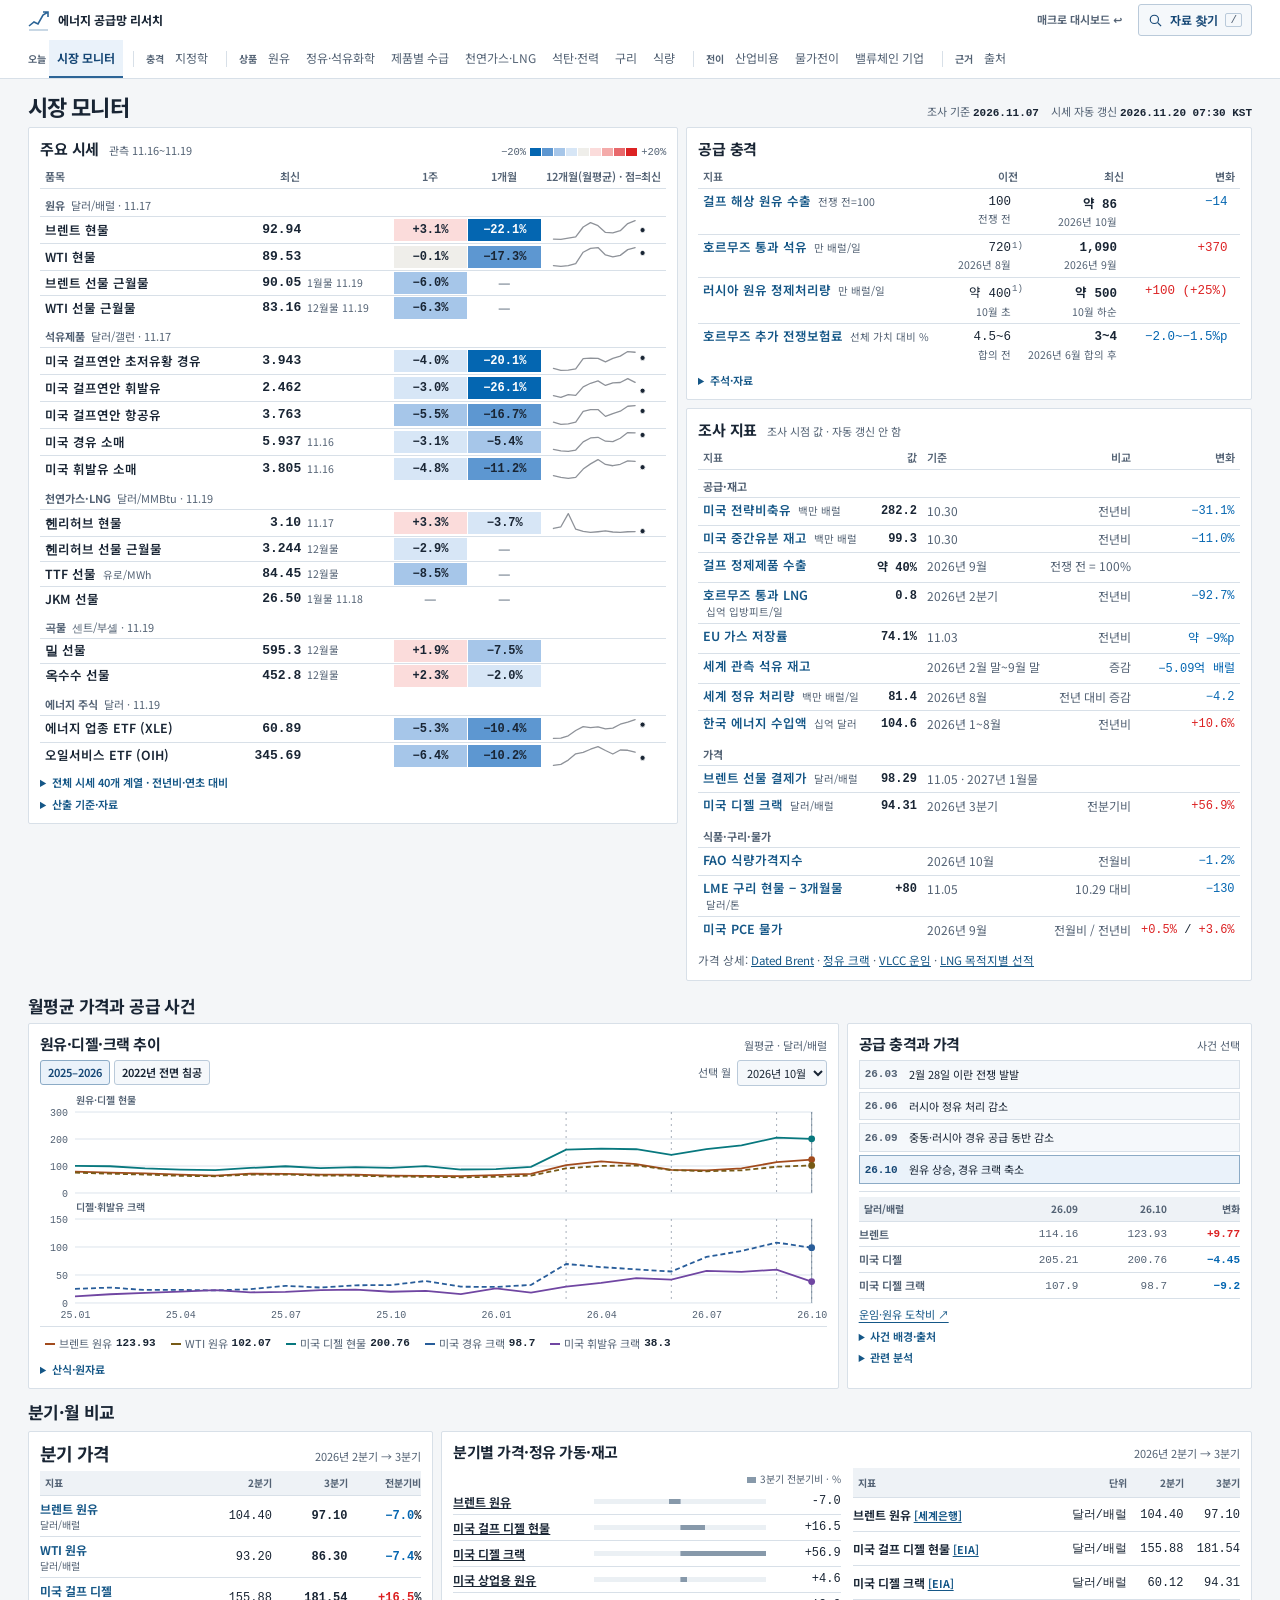
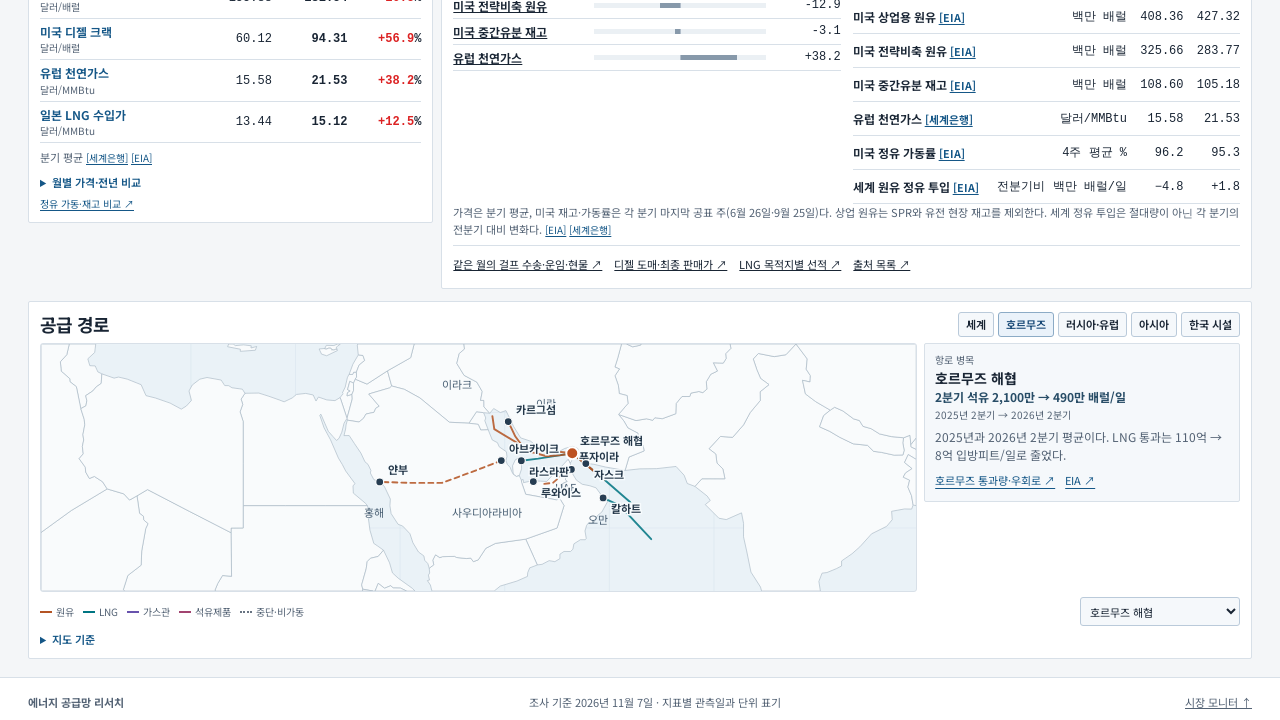
==== commit 53d18b3a: "Publish dashboard static build Data as of 2026-11-20; build 20261120T0718KST-de47805.  Co-Authored-B" ====
--- a/energy/index.html
+++ b/energy/index.html
@@ -6,49 +6,49 @@
 <meta name="theme-color" content="#f4f6f8">
 <meta name="description" content="세계 에너지·식량·구리의 생산, 가공, 교역, 재고와 최종 가격을 비교한다.">
 <title>에너지 공급망 리서치 | 2025–2026</title>
-<link rel="stylesheet" href="style.css">
-<link rel="stylesheet" href="live.css">
-<link rel="stylesheet" href="supply.css">
-<link rel="stylesheet" href="subsidy.css">
-<script defer src="compat.js"></script>
-<script defer src="d3.min.js"></script>
-<script defer src="research.js"></script>
-<script defer src="facts.js"></script>
-<script defer src="live-data.js"></script>
-<script defer src="live.js"></script>
-<script defer src="monitor.js"></script>
-<script defer src="value-chain-data.js"></script>
-<script defer src="value-chain.js"></script>
-<script defer src="supply.js"></script>
-<script defer src="subsidy-data.js"></script>
-<script defer src="subsidy.js"></script>
-<script defer src="app.js"></script>
-<script defer src="maps.js"></script>
-<script defer src="market-expansion.js"></script>
-<script defer src="geopolitics.js"></script>
-<script defer src="records-data.js"></script>
-<script defer src="records.js"></script>
-<script defer src="refinery-roster-data.js"></script>
-<script defer src="refinery-roster.js"></script>
-<script defer src="peer-quarters-data.js"></script>
-<script defer src="peer-quarters.js"></script>
-<script defer src="reference-data.js"></script>
-<script defer src="reference-charts.js"></script>
-<script defer src="workspace.js"></script>
-<script defer src="market-insights.js"></script>
-<script defer src="transmission.js"></script>
-<script defer src="energy-extensions.js"></script>
-<script defer src="market-cases.js"></script>
-<script defer src="industry-cases.js"></script>
-<script defer src="supply-followup.js"></script>
-<script defer src="physical-comparisons.js"></script>
-<script defer src="auto-series.js"></script>
-<script defer src="term-spreads.js"></script>
-<script defer src="rig-activity.js"></script>
-<script defer src="monitor-chips.js"></script>
-<script defer src="commodity-chains.js"></script>
-<script defer src="research-coverage.js"></script>
-<script defer src="research-search.js"></script>
+<link rel="stylesheet" href="style.css?v=e27dcfe3f5">
+<link rel="stylesheet" href="live.css?v=a3caedf7f1">
+<link rel="stylesheet" href="supply.css?v=7d2f69eaff">
+<link rel="stylesheet" href="subsidy.css?v=4d2face1bb">
+<script defer src="compat.js?v=adebbc8c24"></script>
+<script defer src="d3.min.js?v=f2094bbf61"></script>
+<script defer src="research.js?v=a1a81ca5fb"></script>
+<script defer src="facts.js?v=231ac78afb"></script>
+<script defer src="live-data.js?v=3bd222c6ec"></script>
+<script defer src="live.js?v=216ccab339"></script>
+<script defer src="monitor.js?v=039b2ebd3c"></script>
+<script defer src="value-chain-data.js?v=02f97a62e7"></script>
+<script defer src="value-chain.js?v=3c0a1278d0"></script>
+<script defer src="supply.js?v=93c10874a3"></script>
+<script defer src="subsidy-data.js?v=c60ef7260c"></script>
+<script defer src="subsidy.js?v=f1a4d6f4cf"></script>
+<script defer src="app.js?v=25be49d5e3"></script>
+<script defer src="maps.js?v=9522e5fbd6"></script>
+<script defer src="market-expansion.js?v=b1375ffc6e"></script>
+<script defer src="geopolitics.js?v=e4c8877e2c"></script>
+<script defer src="records-data.js?v=cb7924ad8e"></script>
+<script defer src="records.js?v=f7320d2241"></script>
+<script defer src="refinery-roster-data.js?v=9e6c134e3d"></script>
+<script defer src="refinery-roster.js?v=239ba81f6f"></script>
+<script defer src="peer-quarters-data.js?v=2e0dae5a0b"></script>
+<script defer src="peer-quarters.js?v=b91149103b"></script>
+<script defer src="reference-data.js?v=92ccde947a"></script>
+<script defer src="reference-charts.js?v=60a3586b01"></script>
+<script defer src="workspace.js?v=95809f5110"></script>
+<script defer src="market-insights.js?v=a2e79fde8d"></script>
+<script defer src="transmission.js?v=0951188b05"></script>
+<script defer src="energy-extensions.js?v=929dd9fdd3"></script>
+<script defer src="market-cases.js?v=093d8774dd"></script>
+<script defer src="industry-cases.js?v=042383ea6e"></script>
+<script defer src="supply-followup.js?v=a8e00f92a2"></script>
+<script defer src="physical-comparisons.js?v=624df0c5b6"></script>
+<script defer src="auto-series.js?v=f1c35acf8d"></script>
+<script defer src="term-spreads.js?v=941305cf6a"></script>
+<script defer src="rig-activity.js?v=4139d92ccc"></script>
+<script defer src="monitor-chips.js?v=42c046d31c"></script>
+<script defer src="commodity-chains.js?v=6fac2416d4"></script>
+<script defer src="research-coverage.js?v=667a2b5d17"></script>
+<script defer src="research-search.js?v=6bd4888c19"></script>
 </head>
 <body>
 <a class="skip" href="#main">본문으로 건너뛰기</a>
@@ -496,7 +496,15 @@
 </div>
 <div class="desk" data-desk="monitor" id="monitor">
 <div class="desk-heading market-heading"><h2>시장 모니터</h2><p class="basis-line" id="monitor-basis"><span>조사 기준 <b><time datetime="2026-11-07">2026.11.07</time></b></span></p></div>
-<div class="monitor-top"><section class="panel shock-panel" id="monitor-shock"><div class="heat-head"><p class="kicker">공급 충격 · 물량·처리·보험</p><h2>걸프 수출·호르무즈 통과·러시아 정유 투입·전쟁보험료</h2></div></section></div>
+<div class="monitor-top"><div class="monitor-side"><section class="panel shock-panel" id="monitor-shock"><div class="heat-head"><h2>공급 충격</h2></div></section>
+<section class="panel monitor-chips" id="monitor-chips" aria-label="조사 지표"><div class="heat-head"><h2>조사 지표</h2><span class="meta">조사 시점 값 · 자동 갱신 안 함</span></div>
+<div class="table-scroll"><table class="mc-table"><thead><tr><th scope="col">지표</th><th scope="col">값</th><th scope="col">기준</th><th scope="col">비교</th><th scope="col">변화</th></tr></thead>
+<tbody class="mc-row" id="monitor-chips-supply"><tr class="mc-group"><th colspan="5" scope="rowgroup">공급·재고</th></tr></tbody>
+<tbody class="mc-row" id="monitor-chips-price"><tr class="mc-group"><th colspan="5" scope="rowgroup">가격</th></tr></tbody>
+<tbody class="mc-row" id="monitor-chips-inflation"><tr class="mc-group"><th colspan="5" scope="rowgroup">식품·구리·물가</th></tr></tbody>
+</table></div>
+<p class="note mc-links">가격 상세: <a href="#brent-market">Dated Brent</a> · <a href="#oil-market">정유 크랙</a> · <a href="#shipping">VLCC 운임</a> · <a href="#lng-netback">LNG 목적지별 선적</a></p>
+</section></div></div>
 <div class="section-head market-history-heading"><h2>월평균 가격과 공급 사건</h2></div>
 <div class="monitor-grid monitor-history"><section id="timeline" class="panel market-chart">
 <div class="panel-head"><h2>원유·디젤·크랙 추이</h2><span class="meta">월평균 · 달러/배럴</span></div>
@@ -507,11 +515,6 @@
 </section>
 <section class="panel events-panel" id="market-events"><div class="panel-head"><h2>공급 충격과 가격</h2><span class="meta" id="events-heading">사건 선택</span></div><div id="events-list" aria-labelledby="events-heading"></div><div id="event-note" class="event-note" aria-live="polite"></div><details class="method event-research"><summary>관련 분석</summary><div class="events-links"><a class="ref" href="#crude-transmission">걸프 유량·원유값 ↗</a><a class="ref" href="#diesel-transmission">디젤 크랙·판매가 ↗</a><a class="ref" href="#lng-transmission">아시아 LNG 도착가 ↗</a><a class="ref" href="#geopolitics">휴전·제재 ↗</a><a class="ref" href="#power">석탄·전력 ↗</a><a class="ref" href="#futures-physical">11월 유가·실물 ↗</a><a class="ref" href="#datacenter-power">AI 전력 병목 ↗</a></div></details></section></div>
 
-<section class="panel monitor-chips" id="monitor-chips" aria-label="데스크별 주요 수치">
-<div class="mc-row" id="monitor-chips-supply"><h3>공급·재고</h3><div class="live-strip"></div></div>
-<div class="mc-row" id="monitor-chips-price"><h3>가격</h3><div class="live-strip"><a class="live-chip mc-link" href="#brent-market"><span>원유 ↗</span><b>Dated Brent</b></a><a class="live-chip mc-link" href="#oil-market"><span>정유·석유화학 ↗</span><b>정유 크랙</b></a><a class="live-chip mc-link" href="#shipping"><span>원유 ↗</span><b>VLCC 운임</b></a><a class="live-chip mc-link" href="#lng-netback"><span>천연가스·LNG ↗</span><b>LNG 목적지별 선적</b></a></div></div>
-<div class="mc-row" id="monitor-chips-inflation"><h3>식품·구리·물가</h3><div class="live-strip"></div></div>
-</section>
 <div class="section-head"><h2>분기·월 비교</h2></div>
 <div class="monitor-compare"><section id="quotes" class="panel quote-panel">
 <div class="panel-head"><h2>분기 가격</h2><span class="meta">2026년 2분기 → 3분기</span></div>
--- a/energy/live.css
+++ b/energy/live.css
@@ -473,32 +473,35 @@
   .rc-g-chip{grid-template-columns:auto 80px minmax(0,1fr);gap:7px}
 }
 
-/* Monitor first screen (redesign plan §3): weekly heatmap (live.js) and shock
-   tiles (monitor.js). Red is a rise and blue a fall (plan §5.1); every change
-   also carries ▲/▼ and its sign. */
+/* Monitor first screen (redesign plan §3): weekly heatmap (live.js), the
+   supply-shock table (monitor.js) and the home-record table (monitor-chips.js).
+   Red is a rise and blue a fall (plan §5.1); a change carries its sign. One
+   ink colour marks the latest value; no other accent colour. Digits are set in
+   the numeric font, Korean words in the text font (.kr inside number cells). */
 .monitor-top{display:grid;grid-template-columns:minmax(0,1fr);gap:8px;align-items:start;margin:0 0 12px}
 .monitor-top.has-live{grid-template-columns:minmax(0,1.15fr) minmax(0,1fr)}
-.live-more{margin:0 0 12px}
 .monitor-top .live-panel{margin:0}
 .live-panel,.heat-legend{--down4:#0466b1;--down3:#5d97d1;--down2:#a6c6e9;--down1:#d7e6f6;--flat:#efeeea;--up1:#fbdcdb;--up2:#f4abaa;--up3:#e8686b;--up4:#dc2223}
-.heat-head .kicker{margin:0;font-size:11px;font-weight:650;color:var(--muted)}
-.heat-head h2{margin:2px 0 0;font-size:17px;line-height:1.4;letter-spacing:-.02em}
-.heat-legend{display:flex;flex-wrap:wrap;align-items:center;gap:4px 10px;margin:8px 0 4px;font-size:11px;color:var(--muted)}
-.heat-scale{display:inline-flex;gap:2px}
-.heat-legend i{display:inline-block;width:13px;height:10px;border-radius:2px;vertical-align:-1px}
-.heat-legend .heat-roll{margin-right:4px}
+.heat-table,.shock-table,.mc-table{overflow-wrap:normal}
+.heat-table .kr,.shock-table .kr,.mc-table .kr{font-family:AtlasKR,"Noto Sans KR","Malgun Gothic",system-ui,sans-serif}
+.heat-head{display:flex;flex-wrap:wrap;align-items:baseline;gap:4px 10px;margin-bottom:6px}
+.heat-head h2{margin:0;font-size:15px;line-height:1.4;letter-spacing:-.01em}
+.heat-head .meta{font-size:11px;color:var(--muted)}
+.heat-legend{display:inline-flex;align-items:center;gap:4px;margin-left:auto;font:10.5px var(--numeric);color:var(--muted)}
+.heat-scale{display:inline-flex;gap:1px}
+.heat-legend i{display:inline-block;width:11px;height:8px}
 .heat-table{width:100%;border-collapse:collapse;font-variant-numeric:tabular-nums}
-.heat-table thead th{padding:4px 5px;border-bottom:1px solid var(--line);font-size:11px;font-weight:600;color:var(--muted);text-align:right;white-space:nowrap}
+.heat-table thead th{padding:3px 5px;border-bottom:1px solid var(--line);font-size:11px;font-weight:600;color:var(--muted);text-align:right;white-space:nowrap}
 .heat-table thead th:first-child{text-align:left}
-.heat-table thead th:nth-child(3),.heat-table thead th:nth-child(4){text-align:center}
-.heat-table tbody th[scope=row]{padding:3px 5px;border-top:1px solid var(--line);text-align:left;font-size:12.5px;font-weight:600;line-height:1.25}
-.heat-table tbody th small,.heat-last small{display:block;font-size:10.5px;font-weight:400;color:var(--muted)}
-.heat-table td{padding:3px 2px;border-top:1px solid var(--line);vertical-align:middle}
-.heat-table .heat-group th{padding:10px 5px 2px;border:0;text-align:left;font-size:11px;font-weight:700;color:var(--muted)}
-.heat-last{padding-right:8px!important;text-align:right;white-space:nowrap}
-.heat-last b{font-size:13.5px;font-weight:650}
-.heat-contract{display:inline-block;margin-left:4px;padding:0 4px;border:1px solid var(--edge);border-radius:3px;font-size:10px;line-height:15px;vertical-align:1px}
-.heat-cell{display:flex;align-items:center;justify-content:center;gap:3px;min-width:74px;height:34px;padding:0 4px;border-radius:3px;font-size:12px;font-weight:650;white-space:nowrap}
+.heat-table thead th:nth-child(4),.heat-table thead th:nth-child(5){text-align:center}
+.heat-table tbody th[scope=row]{padding:2px 5px;border-top:1px solid var(--line);text-align:left;font-size:12.5px;font-weight:600;line-height:1.3}
+.heat-table tbody th small{margin-left:3px;font-size:10.5px;font-weight:400;color:var(--muted);white-space:nowrap}
+.heat-table td{padding:1px 0 1px 1px;border-top:1px solid var(--line);vertical-align:middle}
+.heat-table .heat-group th{padding:8px 5px 2px;border:0;text-align:left;font-size:11px;font-weight:700;color:var(--muted)}
+.heat-table .heat-group th span{margin-left:6px;font-weight:400}
+.heat-last{padding-right:4px!important;text-align:right;white-space:nowrap;font:650 13px var(--numeric)}
+.heat-basis{padding:1px 8px 1px 2px!important;font-size:10.5px;color:var(--muted);white-space:nowrap}
+.heat-cell{display:flex;align-items:center;justify-content:center;min-width:60px;height:22px;padding:0 4px;font:600 12px var(--numeric);white-space:nowrap}
 .live-panel .flat,.heat-legend .flat{background:var(--flat)}
 .live-panel .down1,.heat-legend .down1{background:var(--down1)}
 .live-panel .down2,.heat-legend .down2{background:var(--down2)}
@@ -508,64 +511,87 @@
 .live-panel .up2,.heat-legend .up2{background:var(--up2)}
 .live-panel .up3,.heat-legend .up3{background:var(--up3)}
 .live-panel .up4,.heat-legend .up4{background:var(--up4);color:#fff}
-.heat-roll{background:repeating-linear-gradient(135deg,#d9d9d3 0 2px,#f6f6f4 2px 6px);color:var(--ink)}
-.heat-cell.heat-roll{flex-direction:column;gap:0;font-size:11px;font-weight:600;line-height:1.2}
-.heat-cell.heat-roll small{font-size:10px;font-weight:400}
 .heat-none{text-align:center;color:var(--muted)}
 .heat-trend{width:118px}
-.heat-spark{display:block;width:112px;height:28px;overflow:visible}
+.heat-spark{display:block;width:112px;height:24px;overflow:visible}
 .heat-spark path{fill:none;stroke:#8e9299;stroke-width:1.5;stroke-linejoin:round;stroke-linecap:round}
-.heat-spark circle{fill:#9c2f8f;stroke:#fff;stroke-width:1.5}
-.heat-key{width:30px;height:10px;margin-right:4px;vertical-align:-1px;overflow:visible}
-.heat-key path{fill:none;stroke:#8e9299;stroke-width:1.5}
-.heat-key circle{fill:#9c2f8f}
+.heat-spark circle{fill:var(--ink);stroke:#fff;stroke-width:1}
 .live-panel>.note{margin-top:6px}
-.shock-panel{min-width:0}
-.shock-grid{display:grid;grid-template-columns:repeat(2,minmax(0,1fr));gap:8px;margin-top:10px}
-.shock-tile{display:flex;flex-direction:column;gap:6px;min-width:0;padding:9px 10px;border:1px solid var(--line);border-radius:3px}
-.shock-tile h3{display:flex;justify-content:space-between;align-items:baseline;gap:6px;margin:0;font-size:12.5px;font-weight:650;letter-spacing:-.01em}
-.shock-tile h3 span{font-size:11px;font-weight:400;color:var(--muted);white-space:nowrap}
-.shock-value{margin:0;line-height:1.15}
-.shock-value b{font-size:24px;font-weight:700;letter-spacing:-.02em}
-.shock-value small{margin-left:5px;font-size:12px;color:var(--muted)}
-.shock-bars{display:grid;gap:4px}
-.shock-bar{display:grid;grid-template-columns:56px minmax(0,1fr) 92px;align-items:center;gap:6px;font-size:11px;color:var(--muted)}
-.shock-track{position:relative;height:8px;border-radius:2px;background:#ebedf0}
-.shock-track b{position:absolute;top:0;bottom:0;border-radius:2px;background:#8e9299}
-.shock-track b.latest{background:#9c2f8f}
-.shock-bar em{font-style:normal;font-weight:650;color:var(--ink);white-space:nowrap;text-align:right}
-.shock-line{margin:0;font-size:11.5px;line-height:1.45;color:var(--muted)}
-.shock-foot{display:flex;flex-wrap:wrap;gap:2px 8px;margin:auto 0 0;padding-top:6px;border-top:1px solid var(--line);font-size:11px;color:var(--muted)}
-.shock-foot a{color:var(--blue)}
-@media(min-width:1101px){.monitor-top.has-live .shock-grid{grid-template-columns:minmax(0,1fr)}}
+/* Right column: supply-shock table over the home-record table. The tables fold
+   to two lines per row when their panel is narrower than the table (container
+   queries below), whatever the window width. */
+.monitor-side{display:grid;gap:8px;min-width:0;align-content:start}
+.monitor-side>.panel{margin:0;min-width:0;container-type:inline-size}
+.shock-table,.mc-table{width:100%;max-width:760px;border-collapse:collapse;font-variant-numeric:tabular-nums}
+.shock-table thead th,.mc-table thead th{padding:3px 5px;border-bottom:1px solid var(--line);font-size:11px;font-weight:600;color:var(--muted);text-align:left;white-space:nowrap}
+.shock-table thead th:nth-child(n+2){text-align:right}
+.shock-table tbody th,.mc-table .mc-item th{width:99%;padding:4px 5px;border-top:1px solid var(--line);text-align:left;vertical-align:top;font-size:12.5px;font-weight:600;line-height:1.3}
+.shock-table tbody th a,.mc-table .mc-item th a{color:var(--blue);text-decoration:none}
+.shock-table tbody th a:hover,.mc-table .mc-item th a:hover{text-decoration:underline}
+/* The unit sits beside the name in small grey text, as in the heatmap. */
+.shock-table tbody th small,.mc-table .mc-item th small{margin-left:3px;font-size:10.5px;font-weight:400;color:var(--muted);white-space:nowrap}
+.shock-table td{padding:4px 5px;border-top:1px solid var(--line);font-size:12.5px;vertical-align:top}
+.shock-table .num{position:relative;padding-right:12px;text-align:right;font-family:var(--numeric);white-space:nowrap}
+.shock-table td:last-child{padding-left:16px}
+.shock-table .num small{display:block;font:10.5px/1.4 AtlasKR,"Noto Sans KR","Malgun Gothic",system-ui,sans-serif;color:var(--muted)}
+.shock-table .shock-latest{font-weight:650}
+/* The note mark hangs right of the number so the column keeps one edge. */
+.shock-table sup{position:absolute;margin-left:1px;font-size:9px;line-height:1.6;color:var(--muted)}
+.shock-fold{margin-top:6px}
+.shock-notes,.shock-sources{margin:4px 0 0;font-size:11px;line-height:1.5;color:var(--muted)}
+.shock-notes p{margin:0 0 2px}
+.shock-sources a,.shock-notes a{color:var(--blue)}
+/* Home-record table (monitor-chips.js): one row per value, grouped; the name links to its home section */
+.mc-table thead th:nth-child(2),.mc-table thead th:nth-child(4),.mc-table thead th:last-child{text-align:right}
+.mc-table .mc-group th{padding:8px 5px 2px;text-align:left;font-size:11px;font-weight:700;color:var(--muted)}
+.mc-table .mc-item td{padding:4px 5px;border-top:1px solid var(--line);font-size:12px;color:var(--muted);white-space:nowrap;vertical-align:top}
+.mc-table .mc-item td:nth-child(4){text-align:right}
+.mc-table .mc-item td.num{text-align:right;font-family:var(--numeric);color:var(--ink)}
+.mc-table .mc-item td.num b{font-weight:650}
+.mc-table .mc-item td.num.live-up,.mc-table .mc-item td.num .live-up{color:#dc2223}.mc-table .mc-item td.num.live-down,.mc-table .mc-item td.num .live-down{color:#0466b1}
+.mc-links{margin:8px 0 0;font-size:11.5px;color:var(--muted)}
+.mc-links a{color:var(--blue)}
+/* Without a live payload the right column has the full width: its two tables sit side by side. */
+@media(min-width:1101px){.monitor-top:not(.has-live) .monitor-side{grid-template-columns:minmax(0,1fr) minmax(0,1fr)}}
 @media(max-width:1100px){.monitor-top.has-live{grid-template-columns:minmax(0,1fr)}}
+/* Supply-shock table, narrow panel: each row folds to the name and change, then unit, earlier and latest. */
+@container (max-width:440px){
+  .shock-table,.shock-table tbody{display:block}
+  .shock-table thead{position:absolute;width:1px;height:1px;overflow:hidden;clip:rect(0 0 0 0);white-space:nowrap}
+  .shock-table .shock-row{display:grid;grid-template-columns:minmax(0,1fr) auto auto;grid-template-areas:"name name chg" ". before after";column-gap:12px;row-gap:2px;padding:6px 5px;border-top:1px solid var(--line)}
+  .shock-table .shock-row>*{width:auto;padding:0!important;border:0!important}
+  .shock-table .shock-row th{grid-area:name}
+  .shock-table .shock-row td:nth-child(2){grid-area:before}
+  .shock-table .shock-row td:nth-child(3){grid-area:after}
+  .shock-table .shock-row td:nth-child(4){grid-area:chg}
+}
+/* Home-record table, narrow panel: each row folds to name and value, then period, comparison and change. */
+@container (max-width:520px){
+  .mc-table,.mc-table tbody,.mc-table .mc-group,.mc-table .mc-group th{display:block}
+  .mc-table tbody[hidden]{display:none}
+  .mc-table thead{position:absolute;width:1px;height:1px;overflow:hidden;clip:rect(0 0 0 0);white-space:nowrap}
+  .mc-table .mc-item{display:grid;grid-template-columns:minmax(0,1fr) auto auto;grid-template-areas:"name name value" "when cmp chg";column-gap:8px;row-gap:1px;padding:5px;border-top:1px solid var(--line)}
+  .mc-table .mc-item>*{width:auto;padding:0!important;border:0!important}
+  .mc-table .mc-item th{grid-area:name}
+  .mc-table .mc-item td:nth-child(2){grid-area:value}
+  .mc-table .mc-item td:nth-child(3){grid-area:when;font-size:11px;white-space:normal}
+  .mc-table .mc-item td:nth-child(4){grid-area:cmp;font-size:11px}
+  .mc-table .mc-item td:nth-child(5){grid-area:chg;font-size:11.5px}
+}
 /* Monitor rows below the first screen */
 .monitor-history{grid-template-columns:minmax(0,1.6fr) minmax(220px,.8fr);margin-bottom:12px}
-/* Home-record chips (monitor-chips.js): one labelled row per group, each chip links to its home section */
-#monitor-chips{display:grid;gap:7px;margin-bottom:12px;padding:10px 12px}
-.mc-row{display:grid;grid-template-columns:92px minmax(0,1fr);gap:8px;align-items:start}
-.mc-row h3{margin:7px 0 0;font-size:12px;color:var(--muted)}
-.mc-row .live-strip{display:grid;grid-template-columns:repeat(auto-fill,minmax(146px,1fr));margin:0}
-.mc-row .live-chip{min-width:0}
-.mc-row .live-chip small{white-space:normal}
-.mc-row+.mc-row{padding-top:7px;border-top:1px solid var(--line)}
-.live-chip.mc-link{align-content:center;border-style:dashed}
-.live-chip.mc-link b{font:650 13px/1.3 AtlasKR,"Noto Sans KR","Malgun Gothic",system-ui,sans-serif;color:var(--blue)}
 .monitor-map{margin-top:12px}
 .monitor-compare{display:grid;grid-template-columns:minmax(300px,1fr) minmax(0,2fr);gap:8px;align-items:start}
 .monitor-compare>.context-grid{margin-top:0}
 @media(max-width:1110px){.monitor-history{grid-template-columns:minmax(0,1fr)}.monitor-history .events-panel{grid-column:auto}}
 @media(max-width:860px){.monitor-compare{grid-template-columns:minmax(0,1fr)}}
+@media(max-width:640px){.heat-table thead th:last-child,.heat-trend{display:none}}
 @media(max-width:560px){
-  .shock-grid{grid-template-columns:minmax(0,1fr)}
-  .mc-row{grid-template-columns:minmax(0,1fr);gap:4px}
-  .mc-row h3{margin:0}
-  .heat-table thead th:last-child,.heat-trend{display:none}
-  .heat-cell{min-width:58px;font-size:11.5px}
+  .heat-cell{min-width:52px;font-size:11.5px}
   .heat-table tbody th[scope=row]{font-size:12px}
-  .heat-contract{display:table;margin:1px 0 0 auto}
-  .heat-cell.heat-roll small{white-space:normal;text-align:center}
-}
+  .heat-legend{margin-left:0}
+}
+@media(max-width:360px){.heat-cell{min-width:46px;padding:0 2px}.heat-basis{white-space:normal}}
 
 /* 자동 계열 패널 (auto-series.js): 미국 선물 크랙과 미국 CPI 품목. Table and
    chart sit side by side and stack at 860px and below, where the page's own
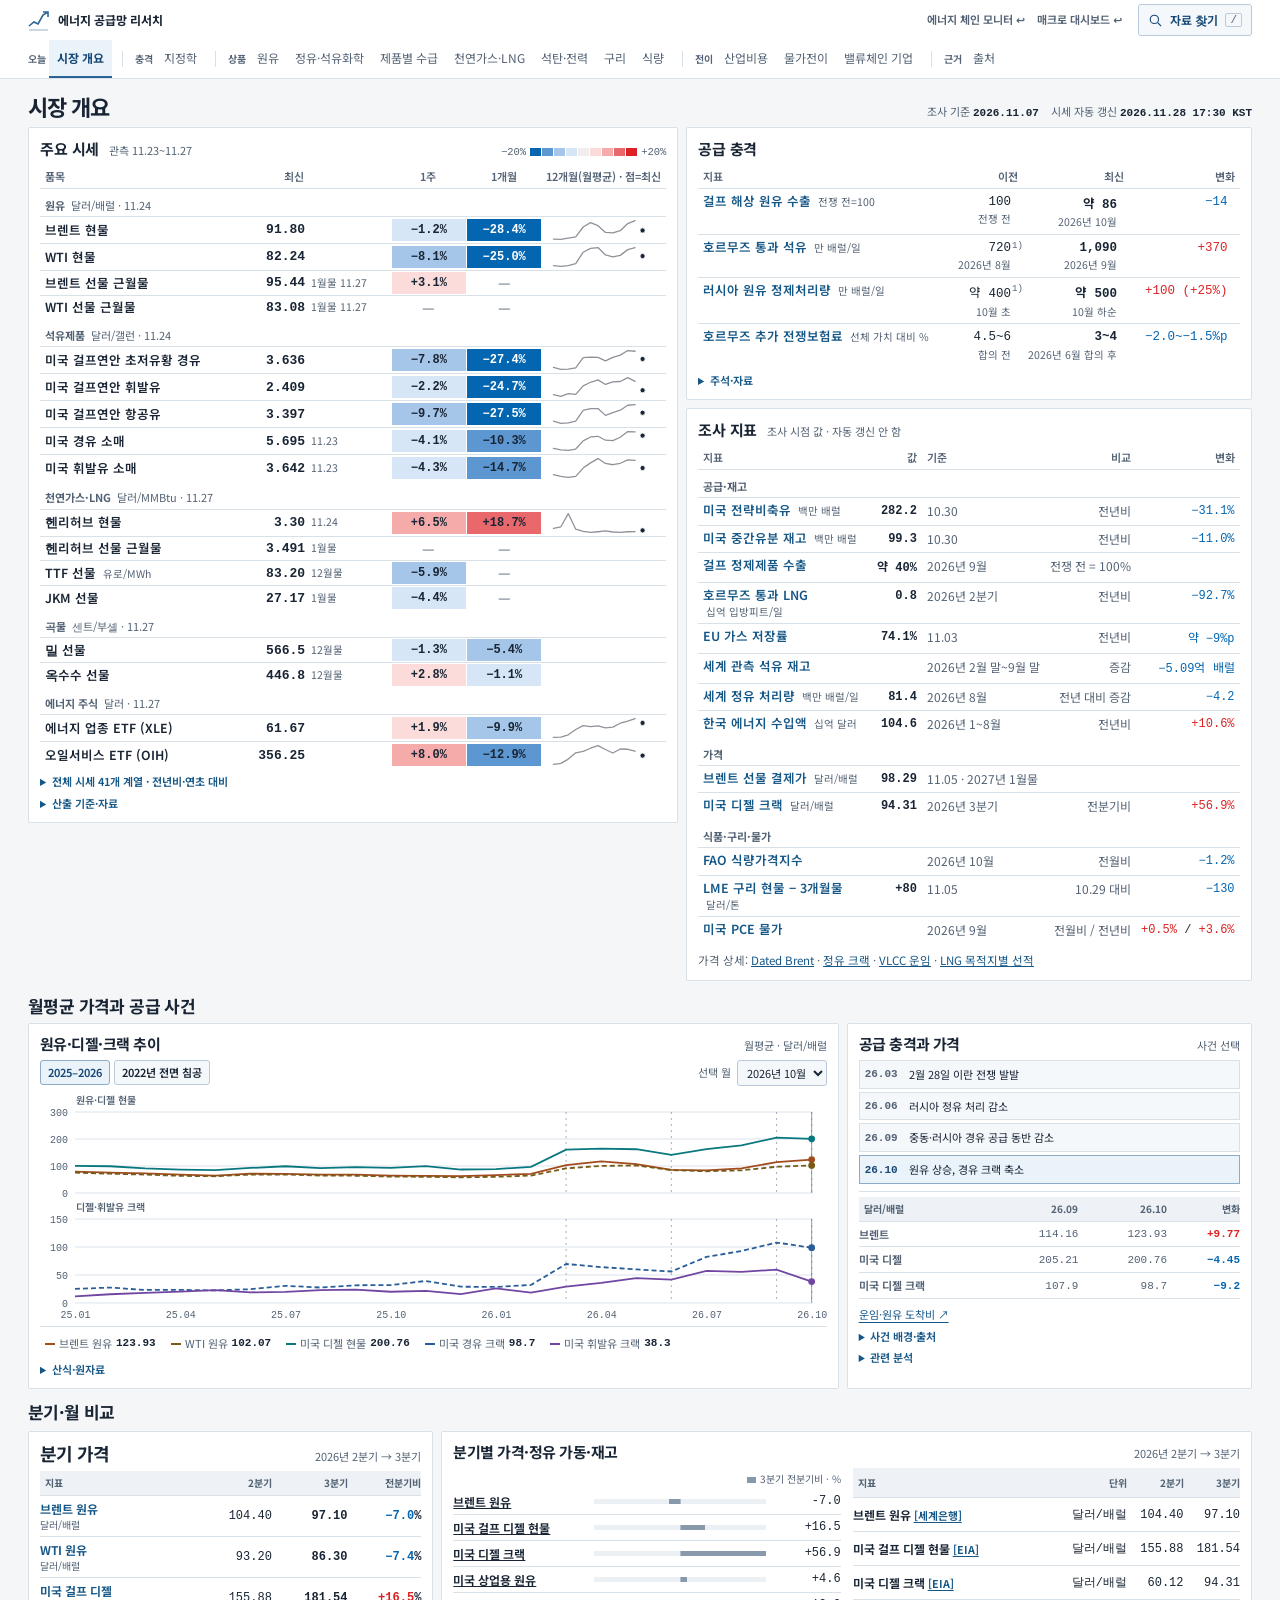
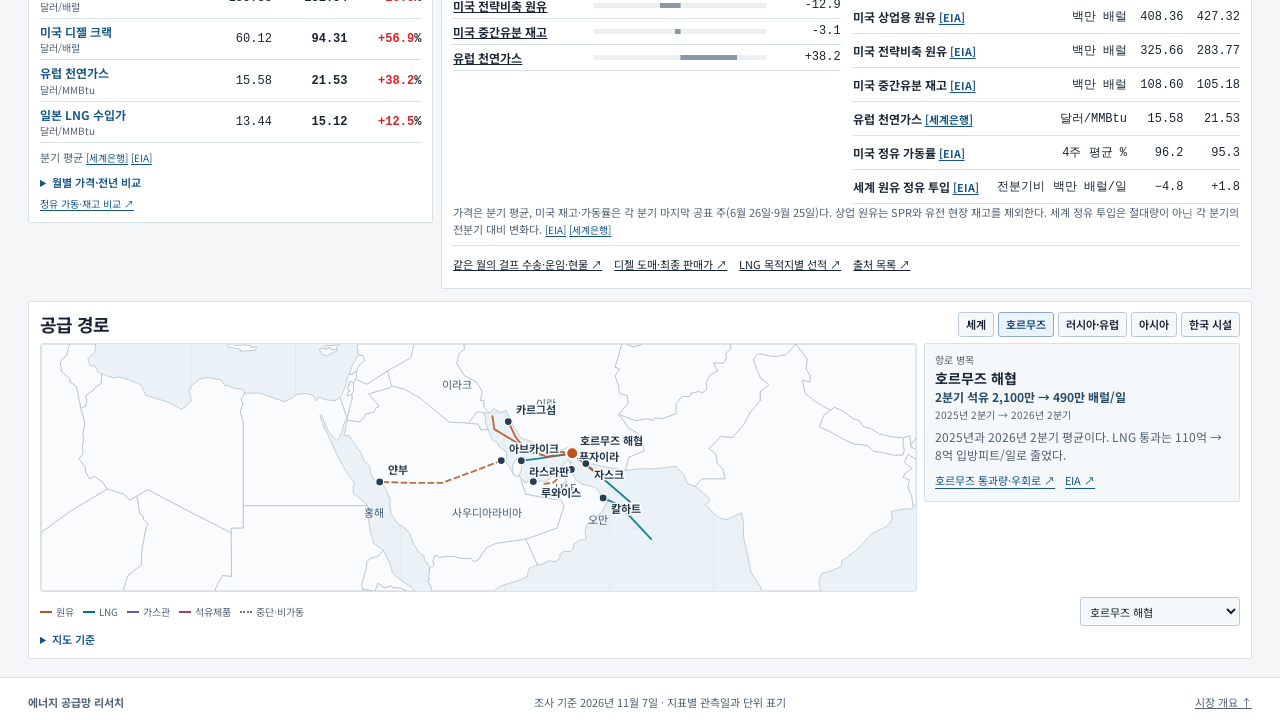
==== commit 6420267b: "Publish dashboard static build Data as of 2026-11-28; build 20261128T1717KST-61a2789.  Co-Authored-B" ====
--- a/energy/index.html
+++ b/energy/index.html
@@ -6,20 +6,22 @@
 <meta name="theme-color" content="#f4f6f8">
 <meta name="description" content="세계 에너지·식량·구리의 생산, 가공, 교역, 재고와 최종 가격을 비교한다.">
 <title>에너지 공급망 리서치 | 2025–2026</title>
-<link rel="stylesheet" href="style.css?v=e27dcfe3f5">
+<link rel="stylesheet" href="style.css?v=d9fb463684">
 <link rel="stylesheet" href="live.css?v=a3caedf7f1">
 <link rel="stylesheet" href="supply.css?v=7d2f69eaff">
 <link rel="stylesheet" href="subsidy.css?v=4d2face1bb">
+<link rel="stylesheet" href="event-chains.css?v=cf0972c31a">
 <script defer src="compat.js?v=adebbc8c24"></script>
 <script defer src="d3.min.js?v=f2094bbf61"></script>
 <script defer src="research.js?v=a1a81ca5fb"></script>
 <script defer src="facts.js?v=231ac78afb"></script>
-<script defer src="live-data.js?v=3bd222c6ec"></script>
-<script defer src="live.js?v=216ccab339"></script>
-<script defer src="monitor.js?v=039b2ebd3c"></script>
-<script defer src="value-chain-data.js?v=02f97a62e7"></script>
-<script defer src="value-chain.js?v=3c0a1278d0"></script>
-<script defer src="supply.js?v=93c10874a3"></script>
+<script defer src="live-data.js?v=7f6016f1b7"></script>
+<script defer src="live.js?v=5d566bfa0e"></script>
+<script defer src="monitor.js?v=939bdc901e"></script>
+<script defer src="value-chain-data.js?v=da47b7a78e"></script>
+<script defer src="event-chains-data.js?v=1ca57e7a93"></script>
+<script defer src="value-chain.js?v=e0ecaae073"></script>
+<script defer src="supply.js?v=dcb2224494"></script>
 <script defer src="subsidy-data.js?v=c60ef7260c"></script>
 <script defer src="subsidy.js?v=f1a4d6f4cf"></script>
 <script defer src="app.js?v=25be49d5e3"></script>
@@ -30,11 +32,12 @@
 <script defer src="records.js?v=f7320d2241"></script>
 <script defer src="refinery-roster-data.js?v=9e6c134e3d"></script>
 <script defer src="refinery-roster.js?v=239ba81f6f"></script>
-<script defer src="peer-quarters-data.js?v=2e0dae5a0b"></script>
-<script defer src="peer-quarters.js?v=b91149103b"></script>
+<script defer src="peer-quarters-data.js?v=581e69eac2"></script>
+<script defer src="peer-quarters.js?v=3950e20efc"></script>
 <script defer src="reference-data.js?v=92ccde947a"></script>
 <script defer src="reference-charts.js?v=60a3586b01"></script>
-<script defer src="workspace.js?v=95809f5110"></script>
+<script defer src="event-chains.js?v=d8564816c4"></script>
+<script defer src="workspace.js?v=563dedf112"></script>
 <script defer src="market-insights.js?v=a2e79fde8d"></script>
 <script defer src="transmission.js?v=0951188b05"></script>
 <script defer src="energy-extensions.js?v=929dd9fdd3"></script>
@@ -42,26 +45,29 @@
 <script defer src="industry-cases.js?v=042383ea6e"></script>
 <script defer src="supply-followup.js?v=a8e00f92a2"></script>
 <script defer src="physical-comparisons.js?v=624df0c5b6"></script>
-<script defer src="auto-series.js?v=f1c35acf8d"></script>
+<script defer src="auto-series.js?v=f81a165861"></script>
 <script defer src="term-spreads.js?v=941305cf6a"></script>
 <script defer src="rig-activity.js?v=4139d92ccc"></script>
-<script defer src="monitor-chips.js?v=42c046d31c"></script>
+<script defer src="monitor-chips.js?v=82d9e6b25e"></script>
 <script defer src="commodity-chains.js?v=6fac2416d4"></script>
 <script defer src="research-coverage.js?v=667a2b5d17"></script>
-<script defer src="research-search.js?v=6bd4888c19"></script>
+<script defer src="research-search.js?v=e6f7dd4c28"></script>
+<script defer src="oil-country-compare.js?v=2bc8a0da35"></script>
+<script defer src="chokepoint-transits.js?v=a15bd13d37"></script>
+<script defer src="section-dates.js?v=6a62cefd04"></script>
 </head>
 <body>
 <a class="skip" href="#main">본문으로 건너뛰기</a>
 <header class="top"><div class="wrap top-inner">
 <a href="#main" class="brand"><svg aria-hidden="true" width="21" height="21" viewBox="0 0 21 21" fill="none"><path d="M1 16L6 12L10 14L15 5L20 2M15 2H20V7" stroke="currentColor" stroke-width="1.6"/><path d="M1 20H20" stroke="currentColor" stroke-opacity=".5"/></svg>에너지 공급망 리서치</a>
-<button type="button" class="desk-sheet-button" aria-expanded="false" aria-controls="desk-sheet"><span>시장 모니터</span></button>
+<button type="button" class="desk-sheet-button" aria-expanded="false" aria-controls="desk-sheet"><span>시장 개요</span></button>
 <div class="desk-sheet" id="desk-sheet"><nav class="desk-tabs" aria-label="데스크">
-<div class="desk-group" role="group" aria-label="오늘"><span aria-hidden="true">오늘</span><a href="#monitor" data-tab="monitor" aria-current="page">시장 모니터</a></div>
+<div class="desk-group" role="group" aria-label="오늘"><span aria-hidden="true">오늘</span><a href="#monitor" data-tab="monitor">시장 개요</a></div>
 <div class="desk-group" role="group" aria-label="충격"><span aria-hidden="true">충격</span><a href="#war" data-tab="war">지정학</a></div>
 <div class="desk-group" role="group" aria-label="상품"><span aria-hidden="true">상품</span><a href="#oil" data-tab="oil">원유</a><a href="#products" data-tab="products">정유·석유화학</a><a href="#supply" data-tab="supply">제품별 수급</a><a href="#gas" data-tab="gas">천연가스·LNG</a><a href="#power" data-tab="power">석탄·전력</a><a href="#copper" data-tab="copper">구리</a><a href="#food" data-tab="food">식량</a></div>
 <div class="desk-group" role="group" aria-label="전이"><span aria-hidden="true">전이</span><a href="#prices" data-tab="prices">산업비용</a><a href="#inflation" data-tab="inflation">물가전이</a><a href="#companies" data-tab="companies">밸류체인 기업</a></div>
 <div class="desk-group" role="group" aria-label="근거"><span aria-hidden="true">근거</span><a href="#source-list" data-tab="sources">출처</a></div>
-</nav><a href="../index.html" class="dashboard-link">매크로 대시보드 ↩</a></div>
+</nav><span class="home-links"><a href="monitor.html" class="dashboard-link">에너지 체인 모니터 ↩</a><a href="../index.html" class="dashboard-link">매크로 대시보드 ↩</a></span></div>
 <nav class="top-views" aria-label="하위 화면"></nav>
 <button type="button" class="search-trigger" id="research-search-open" aria-haspopup="dialog"><svg aria-hidden="true" viewBox="0 0 20 20"><circle cx="8.5" cy="8.5" r="5.5"/><path d="m13 13 4.5 4.5"/></svg><span>자료 찾기</span> <kbd aria-hidden="true">/</kbd></button>
 </div></header>
@@ -127,7 +133,7 @@
 <div class="detail-grid">
 <article class="panel"><div class="panel-head"><h3>원유선·항로별 44주차 비교</h3></div><div class="table-scroll" id="freight-table"></div>
 <details class="method"><summary>월드스케일과 일일 환산수익</summary><p>월드스케일(WS) 100은 해당 항로의 기준 톤당 운임이다. 기준은 매년 갱신된다. 왕복 일일 환산수익(TCE)은 항해 운임에서 연료와 항해비를 빼고 왕복 일수로 나눈다. 선박 고정비와 금융비 차감 전이다. <a class="ref" href="#s-wscale">[WS]</a> <a class="ref" href="#s-tce">[TCE]</a></p></details></article>
-<article class="panel"><div class="panel-head"><h3>초대형 원유운반선(VLCC) · TD3C</h3><span class="meta">중동 걸프 → 중국</span></div><p class="note">왕복 일일 환산수익 · 백만 달러/일 · 2026년 10월</p><div id="vlcc-plot"></div>
+<article class="panel"><div class="panel-head"><h3>초대형 원유운반선(VLCC) · TD3C</h3><span class="meta">중동 걸프 → 중국</span></div><p class="note">왕복 일일 환산수익 · 백만 달러/일 · 2026년 10월</p><div id="vlcc-plot"></div><div id="bwet-freight"></div>
 <div class="panel-head split-head"><h3>화주 부담 원유 운송비</h3><span class="meta">10월 중순 · 달러/배럴</span></div><div id="route-costs"></div>
 <p class="note">호르무즈 혼잡과 환적으로 왕복 시간이 늘었다. 일부 장거리 제품선(LR2)이 원유를 실으면서 제품선 공급도 줄었다. <a class="ref" href="#s-ieafreight">[IEA]</a></p>
 </article></div>
@@ -235,6 +241,8 @@
 </div>
 <div class="panel context-grid"><div class="panel-head"><h3>실제 원유 투입과 경유 공급</h3><span class="meta">분기 전분기비 · 수출 전년비</span></div><div id="regional-runs" class="table-scroll"></div><div id="diesel-exports" class="table-scroll"></div></div>
 </section>
+<section class="section" id="oil-country-compare"><div class="section-head"><h2>국가별 원유 수출·정제 투입과 제품 수율·순공급</h2><span class="meta" id="oil-country-compare-asof">JODI 월간</span></div>
+<div class="panel"><div id="oil-country-compare-pick"></div><div id="oil-country-compare-data"></div><div id="oil-country-compare-basis" class="ra-basis"></div></div></section>
 <section class="section" id="refinery-run-model">
 <div class="section-head"><h2>도착 원유비 기준 정유 채산 계산</h2><span class="meta">관측 운임 + 공통 제품 바스켓 가정</span></div>
 <article class="panel">
@@ -478,7 +486,7 @@
 <div class="pills rc-key" id="records-contracts-phase" role="group" aria-label="사업 단계별 건수와 거르기"></div>
 <div class="rc-controls"><span class="note">발표문이 없는 행의 발표일은 어닝콜 날짜다.</span><span id="records-contracts-count" class="meta" aria-live="polite"></span></div>
 <div id="records-contracts-data"></div></section>
-<section class="section" id="peer-quarters"><div class="section-head"><h2>분기 비교</h2><span class="meta">확인 기준 <time datetime="2026-11-11">2026.11.11</time></span></div>
+<section class="section" id="peer-quarters"><div class="section-head"><h2>분기 비교</h2><span class="meta">확인 기준 <time datetime="2026-11-20">2026.11.20</time></span></div>
 <p class="note">기업 분기 발표와 콜에서 확인한 수치를 밸류체인 단계별로 비교하며, 단위와 묶음이 같은 수치만 한 차트에 놓고 집계 기준이 다른 차트에는 그 차이를 적었다.</p>
 <div class="pills pq-flow" id="peer-quarters-stage" role="group" aria-label="밸류체인 단계별 회사 수·관측 수와 거르기"></div>
 <div class="rc-controls pq-legend"><span class="pq-key" id="peer-quarters-key"></span><span id="peer-quarters-count" class="meta" aria-live="polite"></span></div>
@@ -495,7 +503,7 @@
 <div class="rf-panels" id="ref-companies-filings-panels"></div></section>
 </div>
 <div class="desk" data-desk="monitor" id="monitor">
-<div class="desk-heading market-heading"><h2>시장 모니터</h2><p class="basis-line" id="monitor-basis"><span>조사 기준 <b><time datetime="2026-11-07">2026.11.07</time></b></span></p></div>
+<div class="desk-heading market-heading"><h2>시장 개요</h2><p class="basis-line" id="monitor-basis"><span>조사 기준 <b><time datetime="2026-11-07">2026.11.07</time></b></span></p></div>
 <div class="monitor-top"><div class="monitor-side"><section class="panel shock-panel" id="monitor-shock"><div class="heat-head"><h2>공급 충격</h2></div></section>
 <section class="panel monitor-chips" id="monitor-chips" aria-label="조사 지표"><div class="heat-head"><h2>조사 지표</h2><span class="meta">조사 시점 값 · 자동 갱신 안 함</span></div>
 <div class="table-scroll"><table class="mc-table"><thead><tr><th scope="col">지표</th><th scope="col">값</th><th scope="col">기준</th><th scope="col">비교</th><th scope="col">변화</th></tr></thead>
@@ -544,6 +552,6 @@
 <ul id="research-search-results"></ul>
 <div class="search-foot"><a href="#source-list">출처 목록 ↗</a><span class="meta">Enter로 첫 결과 열기</span></div>
 </dialog>
-<footer><div class="wrap footer-inner"><strong>에너지 공급망 리서치</strong><span>조사 기준 2026년 11월 7일 · 지표별 관측일과 단위 표기</span><a href="#monitor">시장 모니터 ↑</a></div></footer>
+<footer><div class="wrap footer-inner"><strong>에너지 공급망 리서치</strong><span>조사 기준 2026년 11월 7일 · 지표별 관측일과 단위 표기</span><a href="#monitor">시장 개요 ↑</a></div></footer>
 </body>
 </html>
--- a/energy/style.css
+++ b/energy/style.css
@@ -449,7 +449,9 @@
 .desk-tabs a{display:flex;align-items:center;min-height:38px;padding:0 8px;color:var(--muted);font-size:12px;text-decoration:none;white-space:nowrap;border-bottom:2px solid transparent}
 .desk-tabs a:hover{color:var(--blue-strong);background:var(--surface)}
 .desk-tabs a[aria-current=page]{color:var(--blue-strong);border-color:var(--accent);background:var(--selected);font-weight:690}
-.dashboard-link{grid-area:home;color:var(--muted);font-size:11px;text-decoration:none;white-space:nowrap}
+/* 위로 가는 링크 묶음: 에너지 체인 모니터(한 단계 위), 매크로 대시보드(맨 위) */
+.home-links{grid-area:home;display:flex;align-items:center;gap:12px}
+.dashboard-link{color:var(--muted);font-size:11px;text-decoration:none;white-space:nowrap}
 .dashboard-link:hover{color:var(--blue-strong);text-decoration:underline}
 .search-trigger{grid-area:search}
 .desk-sheet-button,.top-views{display:none}
@@ -477,7 +479,8 @@
   .desk-group+.desk-group::before{display:none}
   .desk-group>span{flex:0 0 36px}
   .desk-tabs a{min-height:40px;font-size:13px}
-  .dashboard-link{display:flex;align-items:center;min-height:40px;border-top:1px solid var(--line);font-size:12px}
+  .home-links{display:block}
+  .dashboard-link{display:flex;align-items:center;min-height:44px;border-top:1px solid var(--line);font-size:12px}
   .desk-navigation{position:static;border-bottom:0}
   .desk-views{display:none}
   .view-picker{width:100%;margin:6px 0 0}
@@ -485,3 +488,8 @@
 }
 @media(max-width:760px) and (prefers-reduced-motion:reduce){.top{transition:none}}
 .korea-imports{margin-top:10px;padding-top:8px;border-top:1px solid var(--line)}
+/* 최신 자료일 after a section head's meta (section-dates.js): the date keeps to one line and a head too long for it wraps; a section without a head gets a line of its own. */
+.section-head:has(.section-latest){flex-wrap:wrap}
+.section-head .meta:has(.section-latest){white-space:normal}
+.section-latest{white-space:nowrap}
+.section-head-latest{justify-content:flex-end;margin-bottom:6px}
--- a/energy/event-chains.css
+++ b/energy/event-chains.css
@@ -0,0 +1,54 @@
+/* 사건 연결 (event-chains.js): a chain's six 연결 단계 side by side, stacked
+   on a narrow screen, and the market and industry summary table; and the
+   연결 지표 line value-chain.js draws under a company card's metric table
+   (eventChains.company_links). Colours are variables of style.css and
+   live.css. A status is a colour and a line style, and its word is always
+   written next to it. */
+:root{--ec-measured:var(--blue-strong);--ec-estimated:var(--rc-t3);--ec-derived:var(--rc-plan);--ec-unknown:var(--rc-unknown)}
+.ec-records{display:flex;flex-wrap:wrap;gap:6px;margin:8px 0 10px;padding:0;list-style:none}
+.ec-records li{display:grid;gap:1px;padding:5px 9px;border:1px solid var(--line);border-radius:4px;background:var(--paper);font-size:12px;line-height:1.35}
+.ec-records a{font-weight:650}
+.ec-records span{color:var(--muted);font-size:11px}
+.ec-steps{display:grid;grid-template-columns:repeat(6,minmax(0,1fr));gap:8px;margin:0 0 10px;padding:0;list-style:none}
+.ec-step{min-width:0;padding:8px 9px 4px;border:1px solid var(--line);border-radius:4px;background:var(--paper)}
+.ec-step-head{display:grid;grid-template-columns:auto minmax(0,1fr);align-items:center;gap:2px 7px;padding-bottom:6px;border-bottom:1px solid var(--edge)}
+.ec-step-head h3{margin:0;font-size:12.5px;line-height:1.35;letter-spacing:-.02em}
+.ec-num{display:inline-grid;place-items:center;width:18px;height:18px;border-radius:50%;background:var(--blue-strong);color:var(--paper);font:700 10.5px var(--numeric)}
+.ec-counts{grid-column:1/-1;margin:0;color:var(--muted);font-size:10.5px}
+.ec-links{margin:0;padding:0;list-style:none}
+.ec-link{margin:6px 0;padding:2px 0 4px 8px;border-left:3px solid var(--ec-measured);font-size:11.5px;line-height:1.45}
+.ec-link[data-status=estimated]{border-left-color:var(--ec-estimated)}
+.ec-link[data-status=derived]{border-left-color:var(--ec-derived);border-left-style:double}
+.ec-link[data-status=unknown]{border-left:3px dashed var(--ec-unknown)}
+.ec-link p{margin:0 0 2px}
+.ec-what b{font-weight:680}
+.ec-value{font-size:12.5px;font-weight:700;line-height:1.35;font-variant-numeric:tabular-nums;overflow-wrap:anywhere}
+.ec-tags{display:flex;flex-wrap:wrap;align-items:center;gap:3px 4px}
+.ec-badge,.ec-chip{display:inline-block;padding:0 4px;border:1px solid var(--edge);border-radius:2px;background:var(--paper);color:var(--ink);font-size:10px;line-height:1.5;white-space:nowrap}
+.ec-badge{font-weight:700;color:var(--paper);border-color:transparent;background:var(--ec-measured)}
+.ec-badge[data-status=estimated]{background:var(--ec-estimated)}
+.ec-badge[data-status=derived]{background:var(--ec-derived)}
+.ec-badge[data-status=unknown]{background:var(--paper);color:var(--ink);border:1px dashed var(--ec-unknown)}
+.ec-mixed{background:#fff6e5;border-color:#e8cf9a}
+.ec-period{color:var(--muted);font:10.5px var(--numeric)}
+.ec-basis{color:var(--ink)}
+.ec-missing{color:var(--muted)}
+.ec-missing b,.ec-ind .live-badge{margin-right:3px}
+.ec-missing b{color:var(--ink);font-size:10.5px}
+.ec-ind,.ec-ref{color:var(--muted);font-size:10.5px}
+.ec-ind small,.ec-summary-table small{color:var(--muted)}
+.ec-summary-table thead th,.ec-summary-table td{text-align:left}
+.ec-summary-table td.ec-text{font:12px/1.4 AtlasKR,"Noto Sans KR","Malgun Gothic",system-ui,sans-serif;white-space:normal;text-align:left;min-width:120px}
+.ec-summary-table td.ec-text b{font-family:var(--numeric)}
+.ec-summary-table td.ec-text .ec-badge{margin-top:2px}
+.ec-change{white-space:nowrap}
+.vc-link{margin:6px 0 8px;padding:3px 0 3px 8px;border-left:3px solid var(--ec-measured);font-size:11.5px;line-height:1.5}
+.vc-link[data-status=estimated]{border-left-color:var(--ec-estimated)}
+.vc-link[data-status=unknown]{border-left:3px dashed var(--ec-unknown)}
+.vc-link strong{margin-right:3px}
+.vc-link b{font-family:var(--numeric);font-weight:700}
+.vc-link em{font-style:normal;font-weight:650}
+.vc-link small{display:block;margin-top:2px;color:var(--muted);font-size:10.5px}
+.vc-rel{display:inline-block;margin-right:3px;padding:0 4px;border:1px solid var(--edge);border-radius:2px;background:var(--paper);font-size:10px;line-height:1.5;white-space:nowrap}
+@media (max-width:1100px){.ec-steps{grid-template-columns:repeat(3,minmax(0,1fr))}}
+@media (max-width:720px){.ec-steps{grid-template-columns:minmax(0,1fr)}.ec-summary-table{min-width:760px}}
